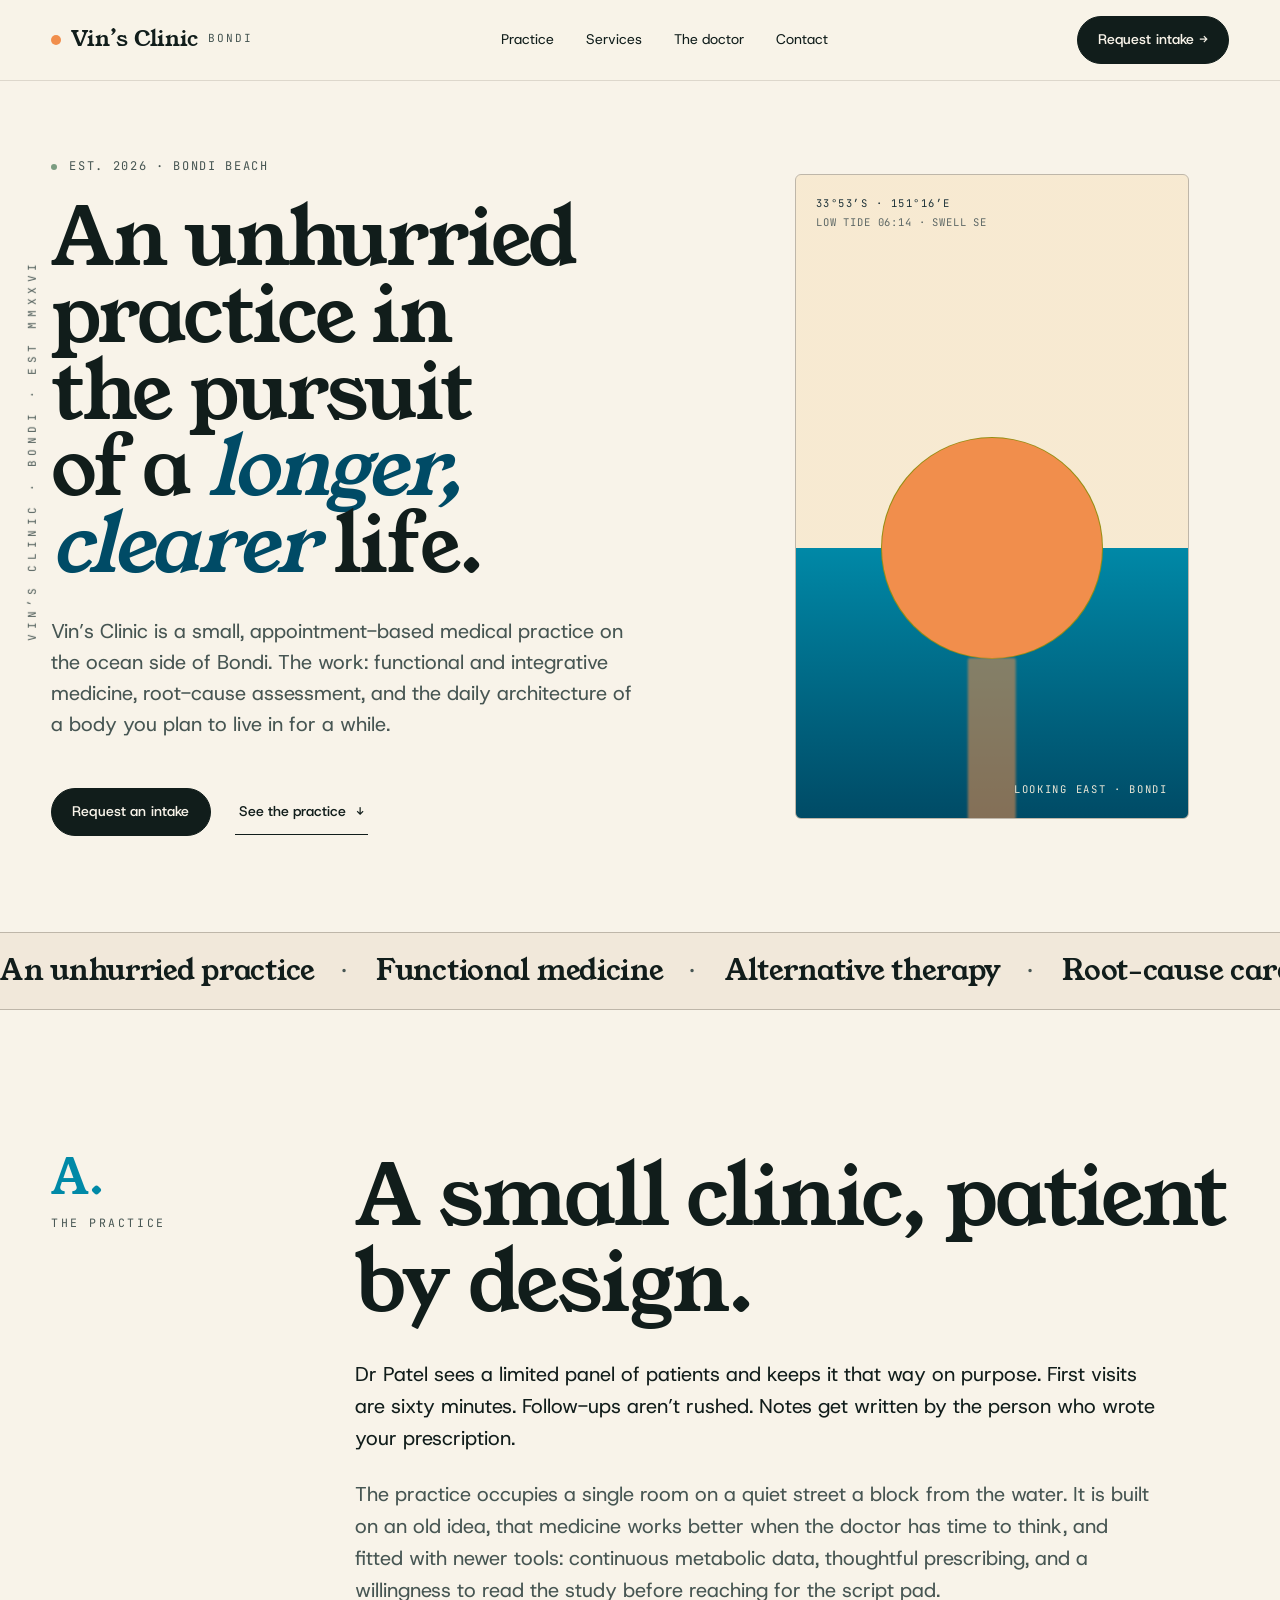
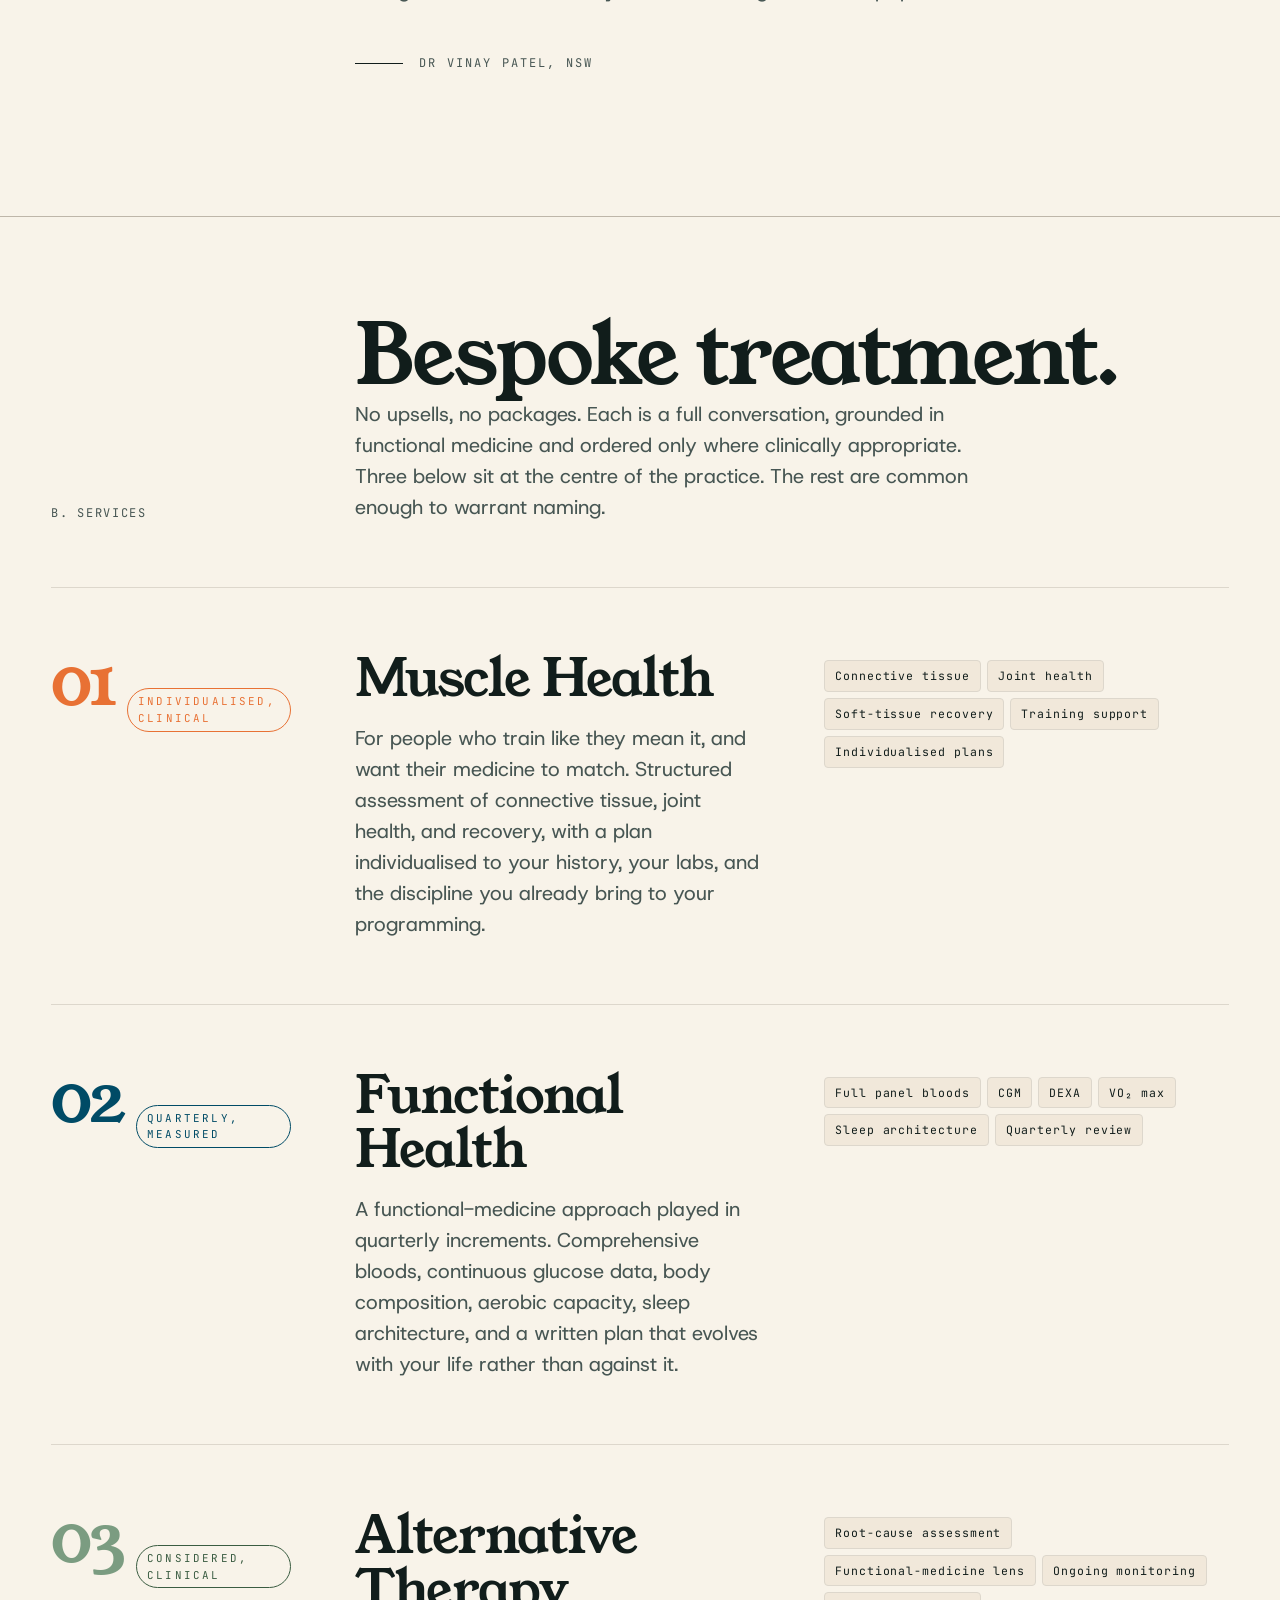
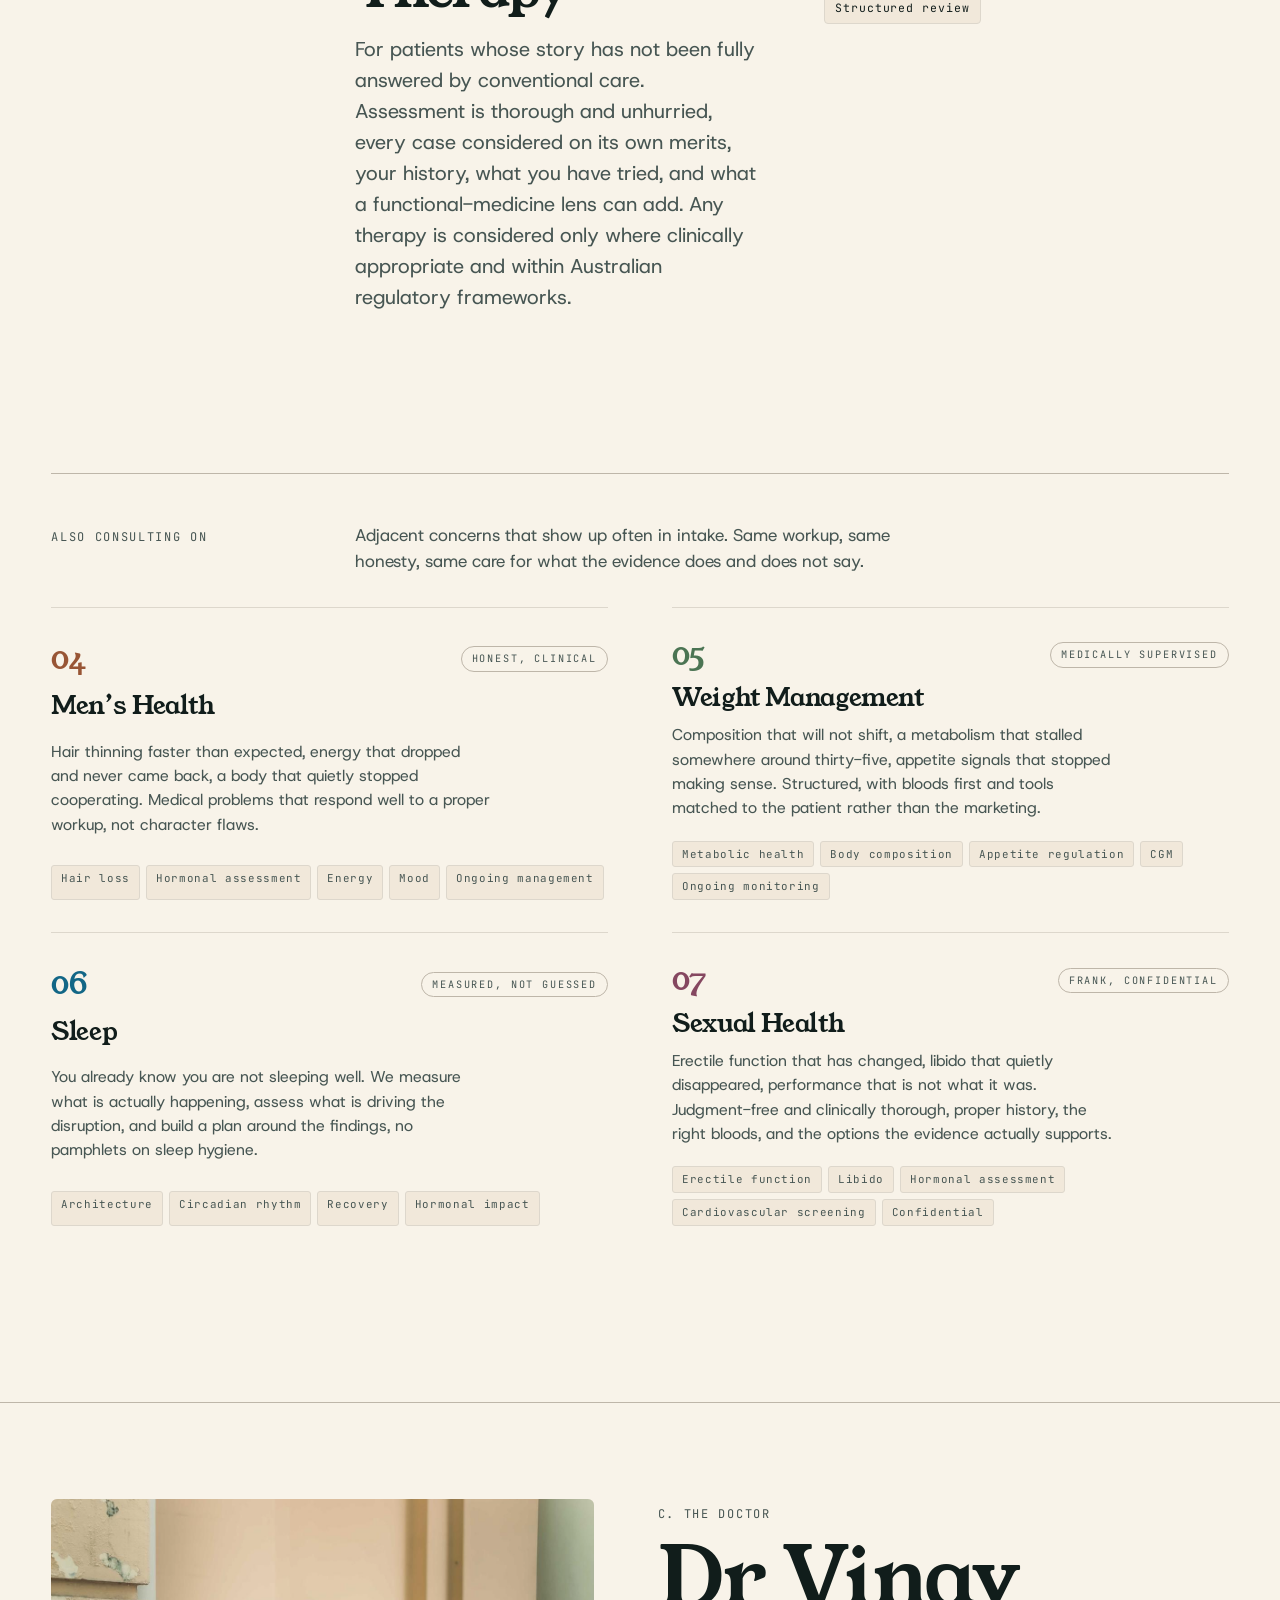
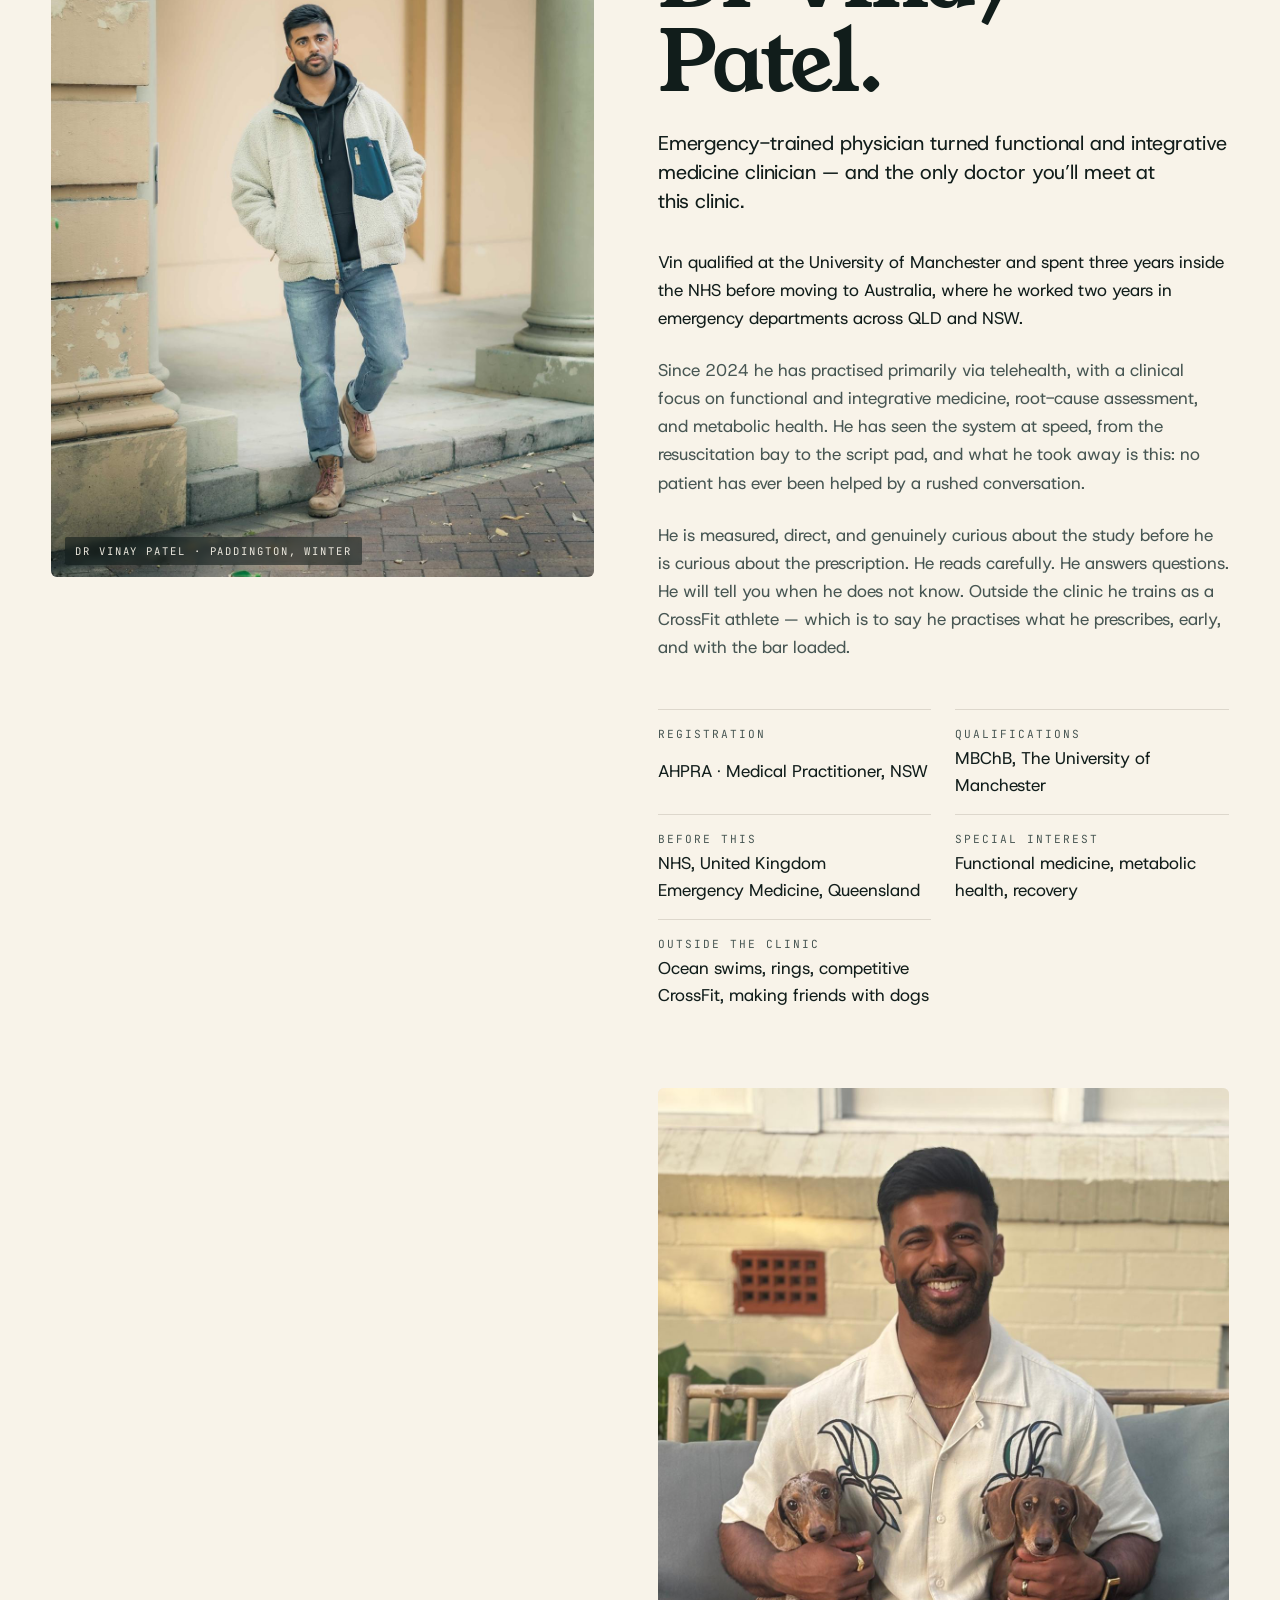
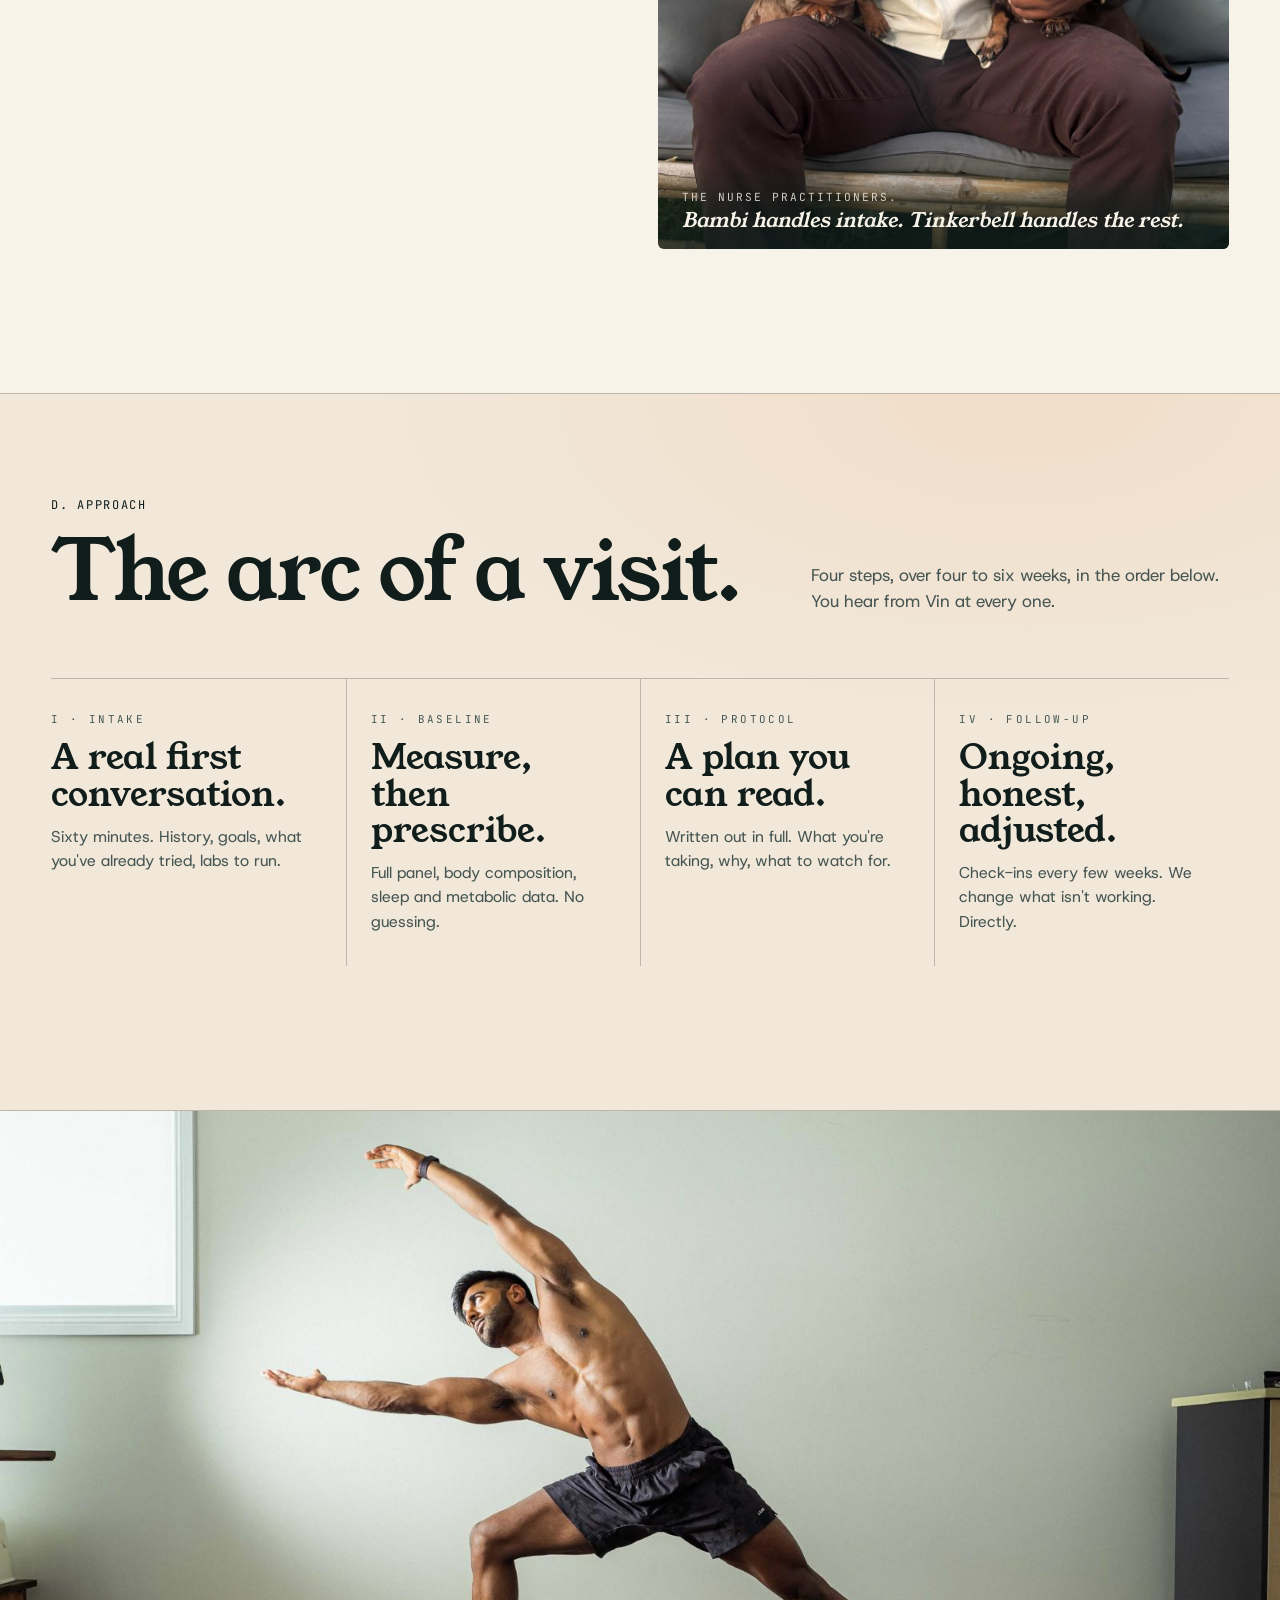
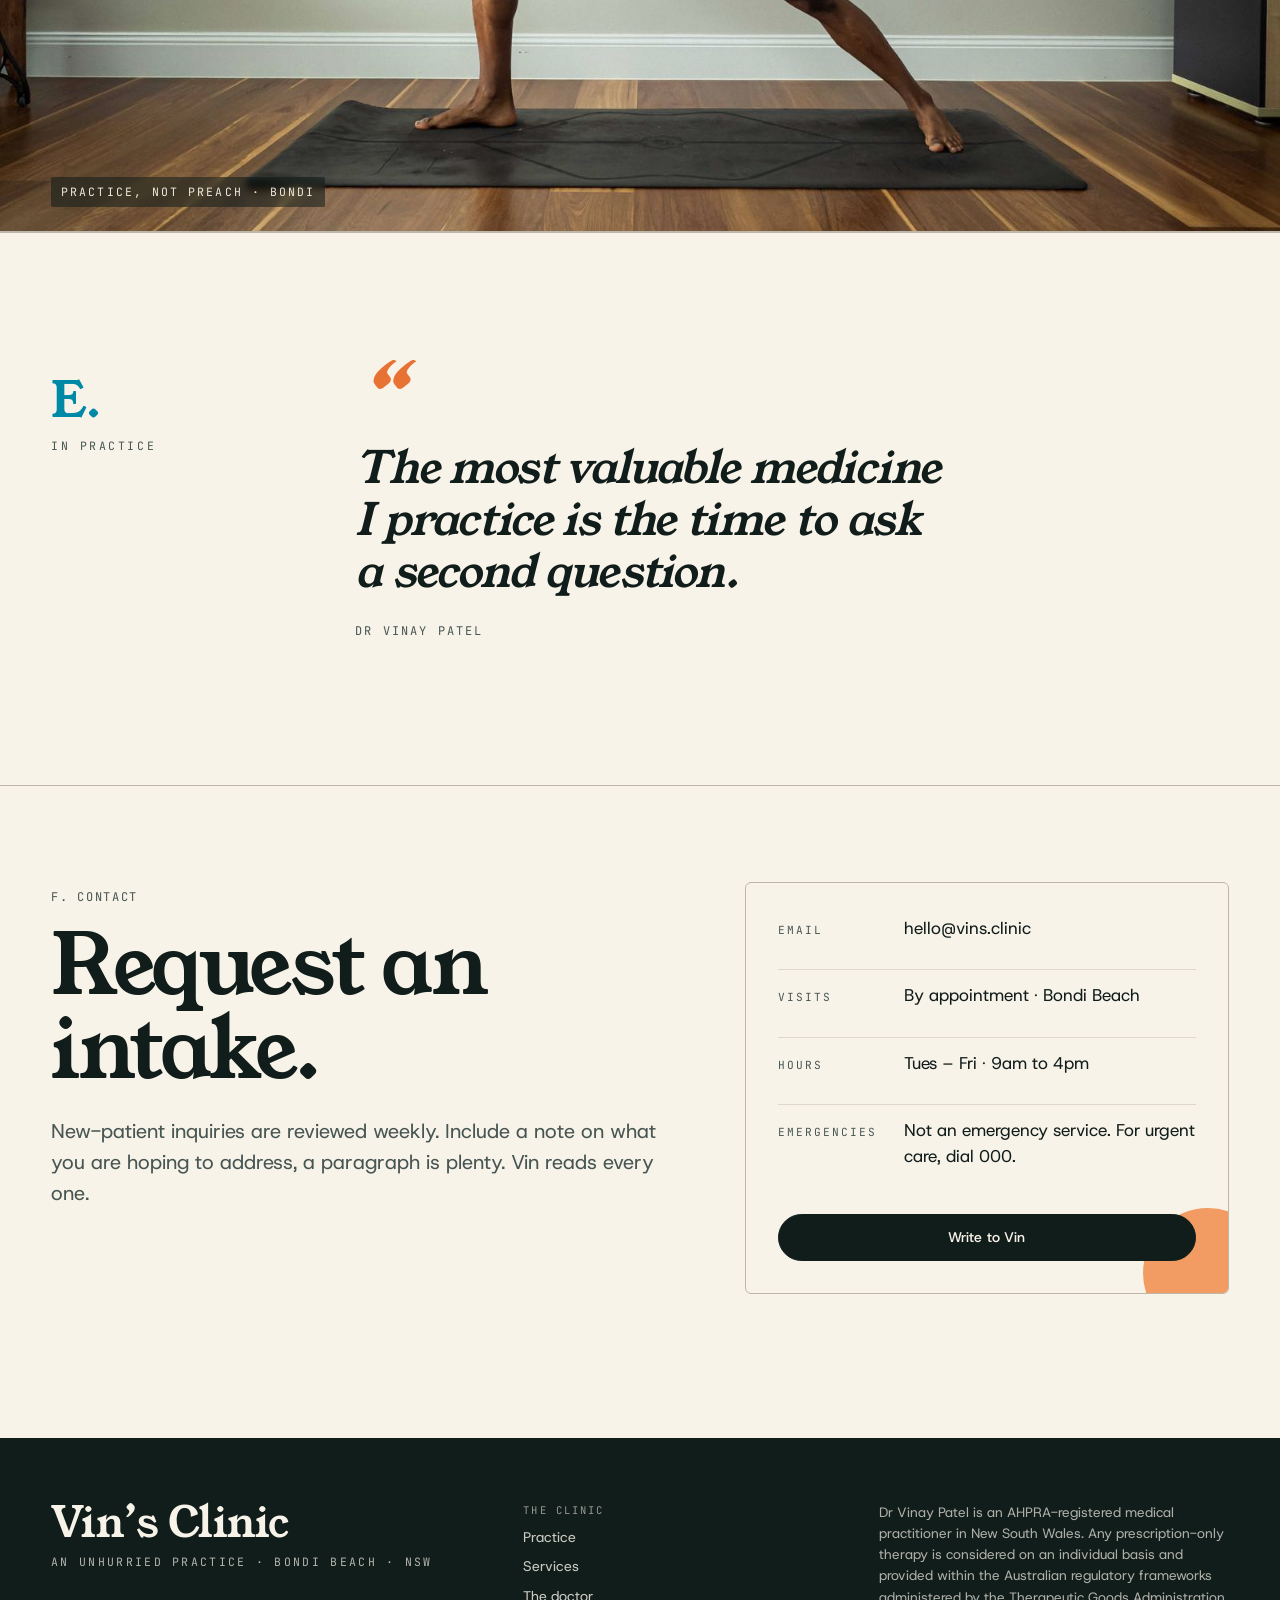
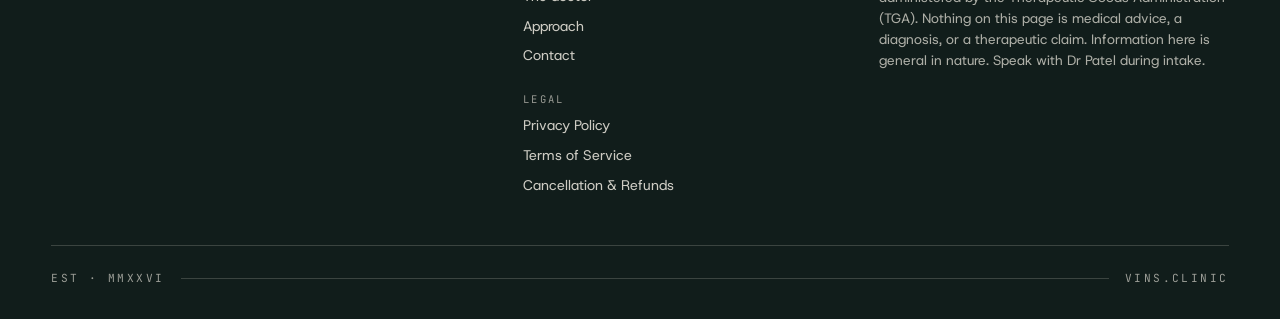
==== index.html @ 53d13d1b "more of vins changes" ====
<!doctype html>
<html lang="en">
  <head>
    <meta charset="UTF-8" />
    <meta name="viewport" content="width=device-width, initial-scale=1.0" />
    <title>Vin&rsquo;s Clinic, Bondi, an unhurried practice</title>
    <meta
      name="description"
      content="An unhurried, appointment-based practice in Bondi Beach. Functional and integrative medicine with Dr Vinay Patel."
    />
    <meta name="theme-color" content="#f2ece0" />
    <link rel="canonical" href="https://vins.clinic/" />

    <!-- Open Graph -->
    <meta property="og:type" content="website" />
    <meta property="og:site_name" content="Vin&rsquo;s Clinic" />
    <meta property="og:title" content="Vin&rsquo;s Clinic, Bondi" />
    <meta property="og:description" content="An unhurried, appointment-based medical practice on the ocean side of Bondi. Dr Vinay Patel." />
    <meta property="og:url" content="https://vins.clinic/" />
    <meta property="og:locale" content="en_AU" />
    <meta property="og:image" content="https://vins.clinic/og-image.jpg" />
    <meta property="og:image:secure_url" content="https://vins.clinic/og-image.jpg" />
    <meta property="og:image:type" content="image/jpeg" />
    <meta property="og:image:width" content="1200" />
    <meta property="og:image:height" content="630" />
    <meta property="og:image:alt" content="A flat illustration of the Bondi horizon, with the sun meeting the sea, and the words Vin&rsquo;s Clinic." />

    <!-- Twitter / X -->
    <meta name="twitter:card" content="summary_large_image" />
    <meta name="twitter:title" content="Vin&rsquo;s Clinic, Bondi" />
    <meta name="twitter:description" content="An unhurried, appointment-based medical practice on the ocean side of Bondi." />
    <meta name="twitter:image" content="https://vins.clinic/og-image.jpg" />
    <meta name="twitter:image:alt" content="Vin&rsquo;s Clinic, an unhurried practice in Bondi." />

    <!-- iMessage / Apple rich link -->
    <meta name="apple-mobile-web-app-title" content="Vin&rsquo;s Clinic" />

    <link rel="icon" type="image/svg+xml" href="data:image/svg+xml;utf8,<svg xmlns='http://www.w3.org/2000/svg' viewBox='0 0 32 32'><rect width='32' height='32' rx='8' fill='%23f2ece0'/><circle cx='16' cy='15' r='7' fill='%23e8833d'/><rect y='20' width='32' height='12' fill='%231866a6'/></svg>" />

    <link rel="preconnect" href="https://fonts.googleapis.com" />
    <link rel="preconnect" href="https://fonts.gstatic.com" crossorigin />
    <link
      href="https://fonts.googleapis.com/css2?family=Young+Serif&family=Host+Grotesk:ital,wght@0,300..800;1,300..800&family=JetBrains+Mono:wght@400;500&display=swap"
      rel="stylesheet"
    />

    <style>
      /* -------------------------------------------------------------
         TOKENS
         ------------------------------------------------------------- */
      :root {
        /* Palette: sun-bleached Bondi apothecary */
        --ink: oklch(0.22 0.018 180);            /* deep kelp-black */
        --ink-muted: oklch(0.44 0.02 180);
        --paper: oklch(0.965 0.014 85);          /* warm limestone */
        --paper-deep: oklch(0.935 0.022 80);     /* stepped surface */
        --line: oklch(0.78 0.02 80);             /* parchment rule */
        --line-soft: oklch(0.88 0.016 80);

        --ocean: oklch(0.58 0.11 220);           /* Bondi ocean glass */
        --ocean-deep: oklch(0.38 0.09 225);
        --sun: oklch(0.74 0.145 52);             /* terracotta sun */
        --sun-hot: oklch(0.68 0.165 45);
        --sage: oklch(0.66 0.055 150);           /* eucalyptus */

        /* Spacing — 4pt scale */
        --s-1: 4px;
        --s-2: 8px;
        --s-3: 12px;
        --s-4: 16px;
        --s-5: 24px;
        --s-6: 32px;
        --s-7: 48px;
        --s-8: 64px;
        --s-9: 96px;
        --s-10: 144px;

        /* Type */
        --display: "Young Serif", ui-serif, Georgia, serif;
        --body: "Host Grotesk", ui-sans-serif, system-ui, -apple-system, Segoe UI, sans-serif;
        --mono: "JetBrains Mono", ui-monospace, SFMono-Regular, Menlo, Consolas, monospace;

        --text-xs: 0.75rem;
        --text-sm: 0.875rem;
        --text-base: 1.0625rem;
        --text-lg: 1.25rem;
        --text-xl: clamp(1.5rem, 1.2rem + 1.2vw, 2.25rem);
        --text-2xl: clamp(2rem, 1.4rem + 2.4vw, 3.25rem);
        --text-3xl: clamp(2.75rem, 1.4rem + 5vw, 5.25rem);
        --text-4xl: clamp(2.75rem, 1.4rem + 4.5vw, 5.75rem);

        --container: 1320px;
        --gutter: clamp(20px, 4vw, 56px);
      }

      /* -------------------------------------------------------------
         RESET / BASE
         ------------------------------------------------------------- */
      *, *::before, *::after { box-sizing: border-box; }
      html, body { margin: 0; padding: 0; }
      html { -webkit-text-size-adjust: 100%; }
      body {
        font-family: var(--body);
        font-size: var(--text-base);
        line-height: 1.55;
        color: var(--ink);
        background: var(--paper);
        font-kerning: normal;
        font-feature-settings: "ss01", "ss02";
        text-rendering: optimizeLegibility;
        -webkit-font-smoothing: antialiased;
      }
      a { color: inherit; text-decoration: none; }
      img, svg { display: block; max-width: 100%; }
      button { font: inherit; color: inherit; background: none; border: 0; cursor: pointer; }
      ul, ol { list-style: none; padding: 0; margin: 0; }
      h1, h2, h3, h4 { margin: 0; font-weight: 400; }
      p { margin: 0; }

      ::selection { background: var(--sun); color: var(--ink); }

      /* -------------------------------------------------------------
         LAYOUT PRIMITIVES
         ------------------------------------------------------------- */
      .container {
        width: 100%;
        max-width: var(--container);
        margin-inline: auto;
        padding-inline: var(--gutter);
      }

      .rule {
        height: 1px;
        background: var(--line);
        border: 0;
        margin: 0;
      }

      .kicker {
        font-family: var(--mono);
        font-size: var(--text-xs);
        letter-spacing: 0.14em;
        text-transform: uppercase;
        color: var(--ink-muted);
      }

      /* -------------------------------------------------------------
         NAV
         ------------------------------------------------------------- */
      .nav {
        position: sticky;
        top: 0;
        z-index: 40;
        background: color-mix(in oklch, var(--paper) 92%, transparent);
        backdrop-filter: saturate(1.2);
        border-bottom: 1px solid var(--line-soft);
      }
      .nav-inner {
        display: grid;
        grid-template-columns: auto 1fr auto;
        align-items: center;
        gap: var(--s-5);
        padding-block: var(--s-4);
      }
      .brand {
        display: inline-flex;
        align-items: baseline;
        gap: 10px;
        font-family: var(--display);
        font-size: 1.4rem;
        letter-spacing: -0.01em;
        white-space: nowrap;
      }
      .brand::before {
        content: "";
        width: 10px;
        height: 10px;
        background: var(--sun);
        border-radius: 999px;
        align-self: center;
      }
      .brand-sub {
        font-family: var(--mono);
        font-size: 0.7rem;
        letter-spacing: 0.18em;
        text-transform: uppercase;
        color: var(--ink-muted);
        align-self: center;
        transform: translateY(-1px);
      }
      .nav-links {
        display: flex;
        gap: var(--s-6);
        justify-content: center;
        font-size: var(--text-sm);
      }
      .nav-links a {
        position: relative;
        padding-block: 4px;
        color: var(--ink);
        transition: color 160ms ease;
      }
      .nav-links a::after {
        content: "";
        position: absolute;
        left: 0; right: 0; bottom: -2px;
        height: 1px;
        background: var(--ink);
        transform: scaleX(0);
        transform-origin: left;
        transition: transform 220ms cubic-bezier(0.2, 0.8, 0.2, 1);
      }
      .nav-links a:hover::after { transform: scaleX(1); }

      .btn {
        display: inline-flex;
        align-items: center;
        gap: 10px;
        font-family: var(--body);
        font-size: var(--text-sm);
        font-weight: 500;
        letter-spacing: 0.01em;
        padding: 12px 20px;
        border: 1px solid var(--ink);
        color: var(--paper);
        background: var(--ink);
        border-radius: 999px;
        transition: background 180ms ease, color 180ms ease, transform 220ms cubic-bezier(0.2,0.8,0.2,1);
      }
      .btn:hover { background: var(--ocean-deep); border-color: var(--ocean-deep); transform: translateY(-1px); }
      .btn-ghost {
        display: inline-flex;
        align-items: center;
        gap: 10px;
        font-size: var(--text-sm);
        font-weight: 500;
        padding: 12px 4px;
        border-bottom: 1px solid var(--ink);
        color: var(--ink);
        transition: gap 220ms cubic-bezier(0.2,0.8,0.2,1);
      }
      .btn-ghost:hover { gap: 16px; }

      /* -------------------------------------------------------------
         VERTICAL SIDE WORDMARK
         ------------------------------------------------------------- */
      .side-brand {
        position: fixed;
        left: 24px;
        top: 50%;
        transform: translateY(-50%) rotate(180deg);
        writing-mode: vertical-rl;
        font-family: var(--mono);
        font-size: 0.68rem;
        letter-spacing: 0.42em;
        text-transform: uppercase;
        color: var(--ink-muted);
        z-index: 10;
        pointer-events: none;
      }
      @media (max-width: 1100px) { .side-brand { display: none; } }

      /* -------------------------------------------------------------
         HERO
         ------------------------------------------------------------- */
      .hero {
        padding-top: clamp(var(--s-7), 6vw, var(--s-9));
        padding-bottom: var(--s-9);
      }
      .hero-grid {
        display: grid;
        grid-template-columns: 1fr;
        gap: var(--s-7);
        align-items: stretch;
      }
      @media (min-width: 960px) {
        .hero-grid {
          grid-template-columns: minmax(0, 1.35fr) minmax(0, 1fr);
          gap: var(--s-8);
        }
      }

      .hero-meta {
        display: flex;
        align-items: center;
        gap: var(--s-3);
        margin-bottom: var(--s-5);
      }
      .hero-meta .dot {
        width: 6px; height: 6px; border-radius: 999px;
        background: var(--sage);
      }

      h1.hero-title {
        font-family: var(--display);
        font-size: var(--text-4xl);
        line-height: 0.96;
        letter-spacing: -0.025em;
        color: var(--ink);
        max-width: 13ch;
        text-wrap: balance;
      }
      h1.hero-title em {
        font-style: italic;
        font-family: var(--display);
        color: var(--ocean-deep);
      }

      .hero-lede {
        margin-top: var(--s-6);
        font-size: var(--text-lg);
        line-height: 1.55;
        color: var(--ink-muted);
        max-width: 46ch;
      }

      .hero-cta {
        margin-top: var(--s-7);
        display: flex;
        align-items: center;
        gap: var(--s-5);
        flex-wrap: wrap;
      }

      /* Horizon — flat geometric composition */
      .horizon {
        position: relative;
        min-height: 420px;
        border: 1px solid var(--line);
        border-radius: 6px;
        overflow: hidden;
        background: linear-gradient(
          to bottom,
          oklch(0.94 0.035 82) 0%,
          oklch(0.94 0.035 82) 58%,
          var(--ocean) 58%,
          var(--ocean-deep) 100%
        );
        /* NOTE: not a decorative gradient on content — this is a flat two-block
           sky/sea illustration rendered as a single image via a hard-stop gradient. */
      }
      @media (min-width: 960px) {
        .horizon { min-height: 560px; }
      }
      .horizon .sun {
        position: absolute;
        left: 50%;
        top: 58%;
        transform: translate(-50%, -50%);
        width: clamp(120px, 22vw, 220px);
        aspect-ratio: 1;
        background: var(--sun);
        border-radius: 999px;
        box-shadow:
          0 0 0 1px color-mix(in oklch, var(--sun) 70%, var(--ocean-deep));
      }
      .horizon .sun::after {
        /* faint reflection band on the water */
        content: "";
        position: absolute;
        left: 50%;
        top: 100%;
        transform: translateX(-50%);
        width: 22%;
        height: clamp(80px, 18vh, 180px);
        background: color-mix(in oklch, var(--sun) 55%, transparent);
        filter: blur(1px);
        border-radius: 2px;
      }
      .horizon .tag {
        position: absolute;
        left: 20px;
        top: 20px;
        display: flex;
        flex-direction: column;
        gap: 2px;
        font-family: var(--mono);
        font-size: 0.66rem;
        letter-spacing: 0.14em;
        text-transform: uppercase;
        color: oklch(0.3 0.03 220);
      }
      .horizon .tag span:last-child { opacity: 0.7; letter-spacing: 0.08em; }
      .horizon .tag-r {
        position: absolute;
        right: 20px;
        bottom: 20px;
        font-family: var(--mono);
        font-size: 0.66rem;
        letter-spacing: 0.16em;
        text-transform: uppercase;
        color: color-mix(in oklch, var(--paper) 90%, var(--ocean));
      }

      /* -------------------------------------------------------------
         MARQUEE
         ------------------------------------------------------------- */
      .marquee {
        position: relative;
        border-top: 1px solid var(--line);
        border-bottom: 1px solid var(--line);
        overflow: hidden;
        background: var(--paper-deep);
      }
      .marquee-track {
        display: flex;
        gap: var(--s-7);
        padding-block: var(--s-4);
        white-space: nowrap;
        animation: marquee 42s linear infinite;
        width: max-content;
      }
      .marquee span {
        font-family: var(--display);
        font-size: clamp(1.35rem, 1rem + 1vw, 1.9rem);
        letter-spacing: -0.01em;
        color: var(--ink);
      }
      .marquee span em {
        font-family: var(--mono);
        font-style: normal;
        font-size: 0.7em;
        letter-spacing: 0.18em;
        text-transform: uppercase;
        color: var(--ink-muted);
        margin-left: var(--s-4);
        margin-right: var(--s-4);
        vertical-align: 0.12em;
      }
      @keyframes marquee {
        from { transform: translateX(0); }
        to   { transform: translateX(-50%); }
      }
      @media (prefers-reduced-motion: reduce) {
        .marquee-track { animation: none; }
      }

      /* -------------------------------------------------------------
         PRACTICE (about)
         ------------------------------------------------------------- */
      .practice {
        padding-block: var(--s-10);
      }
      .practice-grid {
        display: grid;
        grid-template-columns: 1fr;
        gap: var(--s-6);
      }
      @media (min-width: 900px) {
        .practice-grid {
          grid-template-columns: 240px 1fr;
          gap: var(--s-8);
        }
      }
      .col-label {
        display: flex;
        flex-direction: column;
        gap: var(--s-3);
      }
      .col-label .num {
        font-family: var(--display);
        font-size: 3rem;
        line-height: 1;
        color: var(--ocean);
      }
      .col-label .label {
        font-family: var(--mono);
        font-size: 0.72rem;
        letter-spacing: 0.22em;
        text-transform: uppercase;
        color: var(--ink-muted);
      }
      .practice h2 {
        font-family: var(--display);
        font-size: var(--text-3xl);
        line-height: 1.02;
        letter-spacing: -0.025em;
        max-width: 18ch;
      }
      .practice .prose {
        margin-top: var(--s-6);
        display: grid;
        gap: var(--s-5);
        max-width: 62ch;
        font-size: var(--text-lg);
        line-height: 1.6;
        color: var(--ink);
      }
      .practice .prose p + p { color: var(--ink-muted); }
      .practice .signature {
        margin-top: var(--s-7);
        display: flex;
        align-items: center;
        gap: var(--s-4);
        font-family: var(--mono);
        font-size: var(--text-xs);
        letter-spacing: 0.18em;
        text-transform: uppercase;
        color: var(--ink-muted);
      }
      .practice .signature .line {
        flex: 0 0 48px;
        height: 1px;
        background: var(--ink);
      }

      /* -------------------------------------------------------------
         DOCTOR / PORTRAIT
         ------------------------------------------------------------- */
      .doctor {
        border-top: 1px solid var(--line);
        padding-block: var(--s-9) var(--s-10);
      }
      .doctor-grid {
        display: grid;
        grid-template-columns: 1fr;
        gap: var(--s-7);
      }
      @media (min-width: 900px) {
        .doctor-grid {
          grid-template-columns: minmax(0, 0.95fr) minmax(0, 1fr);
          gap: var(--s-8);
          align-items: start;
        }
      }
      .doctor-photo {
        margin: 0;
        position: relative;
        overflow: hidden;
        border-radius: 6px;
        background: var(--paper-deep);
        aspect-ratio: 4 / 5;
      }
      .doctor-photo img {
        width: 100%;
        height: 100%;
        object-fit: cover;
        object-position: 55% 22%;
        display: block;
        filter: saturate(0.96) contrast(1.02);
      }
      @media (max-width: 720px) {
        .doctor-photo { aspect-ratio: 4 / 5; }
        .doctor-photo img {
          object-position: 58% 18%;
          transform: scale(1.35);
          transform-origin: 58% 20%;
        }
      }
      .doctor-photo figcaption {
        position: absolute;
        left: 14px;
        bottom: 12px;
        font-family: var(--mono);
        font-size: 0.66rem;
        letter-spacing: 0.18em;
        text-transform: uppercase;
        color: color-mix(in oklch, var(--paper) 94%, transparent);
        padding: 6px 10px;
        background: color-mix(in oklch, var(--ink) 55%, transparent);
        backdrop-filter: blur(3px);
        border-radius: 2px;
      }

      .doctor-body h2 {
        font-family: var(--display);
        font-size: var(--text-3xl);
        line-height: 1;
        letter-spacing: -0.025em;
        margin-top: var(--s-3);
        max-width: 16ch;
      }
      .doctor-body .lede {
        margin-top: var(--s-5);
        font-size: var(--text-lg);
        line-height: 1.45;
        letter-spacing: -0.005em;
        color: var(--ink);
        max-width: 46ch;
        text-wrap: pretty;
      }
      .doctor-body .prose {
        margin-top: var(--s-6);
        display: grid;
        gap: var(--s-5);
        font-size: var(--text-base);
        line-height: 1.65;
        color: var(--ink-muted);
        max-width: 56ch;
        text-wrap: pretty;
      }
      .doctor-body .prose p {
        hanging-punctuation: first last;
      }
      .doctor-body .prose p:first-child {
        color: var(--ink);
      }

      .creds {
        margin-top: var(--s-7);
        display: grid;
        grid-template-columns: 1fr;
        gap: 0;
      }
      @media (min-width: 560px) {
        .creds { grid-template-columns: 1fr 1fr; column-gap: var(--s-5); }
      }
      .creds > div {
        display: grid;
        grid-template-columns: 1fr;
        gap: 2px;
        padding-block: var(--s-4);
        border-top: 1px solid var(--line-soft);
      }
      .creds dt {
        font-family: var(--mono);
        font-size: 0.7rem;
        letter-spacing: 0.18em;
        text-transform: uppercase;
        color: var(--ink-muted);
      }
      .creds dd {
        margin: 0;
        font-size: var(--text-base);
        color: var(--ink);
      }

      .doctor-inset {
        margin: var(--s-8) 0 0;
        padding: 0;
        position: relative;
        overflow: hidden;
        border-radius: 6px;
        background: var(--paper-deep);
        aspect-ratio: 4 / 5;
      }
      .doctor-inset img {
        width: 100%;
        height: 100%;
        object-fit: cover;
        object-position: center 28%;
        display: block;
      }
      .doctor-inset figcaption {
        position: absolute;
        left: 0; right: 0; bottom: 0;
        padding: var(--s-5) var(--s-5) var(--s-4);
        font-family: var(--display);
        font-style: italic;
        font-size: var(--text-lg);
        line-height: 1.25;
        color: var(--paper);
        background: linear-gradient(
          to top,
          color-mix(in oklch, var(--ink) 82%, transparent) 0%,
          color-mix(in oklch, var(--ink) 55%, transparent) 55%,
          transparent 100%
        );
      }
      .doctor-inset figcaption span {
        display: block;
        margin-bottom: 4px;
        font-family: var(--mono);
        font-style: normal;
        font-size: 0.7rem;
        letter-spacing: 0.18em;
        text-transform: uppercase;
        color: color-mix(in oklch, var(--paper) 82%, transparent);
      }
      @media (min-width: 900px) {
        .doctor-inset { aspect-ratio: 3 / 4; }
        .doctor-inset img { object-position: center 22%; }
      }

      /* -------------------------------------------------------------
         FIELD (full-bleed image break)
         ------------------------------------------------------------- */
      .field {
        position: relative;
        border-top: 1px solid var(--line);
        border-bottom: 1px solid var(--line);
        background: oklch(0.9 0.018 150);
        overflow: hidden;
      }
      .field-img {
        width: 100%;
        aspect-ratio: 16 / 9;
        object-fit: cover;
        object-position: center 45%;
        display: block;
        filter: saturate(0.92);
      }
      @media (max-width: 640px) {
        .field-img {
          aspect-ratio: 5 / 6;
          object-position: 52% 42%;
        }
        .field { overflow: hidden; }
      }
      .field .cap {
        position: absolute;
        left: var(--gutter);
        bottom: var(--s-5);
        font-family: var(--mono);
        font-size: 0.72rem;
        letter-spacing: 0.18em;
        text-transform: uppercase;
        color: color-mix(in oklch, var(--paper) 94%, transparent);
        padding: 6px 10px;
        background: color-mix(in oklch, var(--ink) 55%, transparent);
        backdrop-filter: blur(3px);
        border-radius: 2px;
      }

      /* -------------------------------------------------------------
         SERVICES
         ------------------------------------------------------------- */
      .services {
        border-top: 1px solid var(--line);
        padding-block: var(--s-9) var(--s-10);
      }
      .services-head {
        display: grid;
        grid-template-columns: 1fr;
        gap: var(--s-4);
        margin-bottom: var(--s-8);
      }
      @media (min-width: 900px) {
        .services-head {
          grid-template-columns: 240px 1fr;
          gap: var(--s-8);
          align-items: end;
        }
      }
      .services-head h2 {
        font-family: var(--display);
        font-size: var(--text-3xl);
        line-height: 1.02;
        letter-spacing: -0.025em;
        max-width: 18ch;
      }
      .services-head p {
        font-size: var(--text-lg);
        color: var(--ink-muted);
        max-width: 50ch;
      }

      .service {
        display: grid;
        grid-template-columns: 1fr;
        gap: var(--s-5);
        padding-block: var(--s-8);
        border-top: 1px solid var(--line-soft);
      }
      .service:last-child { border-bottom: 1px solid var(--line-soft); }
      @media (min-width: 900px) {
        .service {
          grid-template-columns: 240px 1fr 1fr;
          gap: var(--s-8);
        }
      }

      .service-num {
        display: flex;
        align-items: baseline;
        gap: var(--s-3);
      }
      .service-num .n {
        font-family: var(--display);
        font-size: 4.25rem;
        line-height: 0.9;
        letter-spacing: -0.03em;
      }
      .service-num .chip {
        font-family: var(--mono);
        font-size: 0.68rem;
        letter-spacing: 0.2em;
        text-transform: uppercase;
        padding: 4px 10px;
        border: 1px solid currentColor;
        border-radius: 999px;
      }

      .service-01 .service-num .n    { color: var(--sun-hot); }
      .service-01 .service-num .chip { color: var(--sun-hot); }
      .service-02 .service-num .n    { color: var(--ocean-deep); }
      .service-02 .service-num .chip { color: var(--ocean-deep); }
      .service-03 .service-num .n    { color: var(--sage); }
      .service-03 .service-num .chip { color: oklch(0.44 0.06 150); }

      /* Compact services — an index of adjacent care */
      .services-more {
        margin-top: var(--s-9);
        padding-top: var(--s-7);
        border-top: 1px solid var(--line);
      }
      .services-more-head {
        display: grid;
        grid-template-columns: 1fr;
        gap: var(--s-4);
        margin-bottom: var(--s-6);
      }
      @media (min-width: 900px) {
        .services-more-head {
          grid-template-columns: 240px 1fr;
          gap: var(--s-8);
          align-items: baseline;
        }
      }
      .services-more-head p {
        font-size: var(--text-base);
        color: var(--ink-muted);
        max-width: 52ch;
      }
      .services-more-grid {
        display: grid;
        grid-template-columns: 1fr;
        column-gap: var(--s-8);
      }
      @media (min-width: 720px) {
        .services-more-grid {
          grid-template-columns: 1fr 1fr;
        }
      }

      .service-compact {
        display: grid;
        grid-template-columns: 1fr;
        gap: var(--s-3);
        padding-block: var(--s-6);
        border-top: 1px solid var(--line-soft);
      }
      @media (min-width: 720px) {
        /* Hide the top border on the 2nd card of each row so it aligns */
        .service-compact:nth-child(2),
        .service-compact:nth-child(2) ~ .service-compact {
          /* keep rules on all cards; the grid renders a clean row */
        }
      }
      .service-compact-top {
        display: flex;
        align-items: center;
        justify-content: space-between;
        gap: var(--s-4);
      }
      .service-compact .n {
        font-family: var(--display);
        font-size: 1.9rem;
        line-height: 1;
        letter-spacing: -0.02em;
        color: var(--ink);
      }
      .service-compact .chip {
        font-family: var(--mono);
        font-size: 0.64rem;
        letter-spacing: 0.18em;
        text-transform: uppercase;
        color: var(--ink-muted);
        padding: 4px 10px;
        border: 1px solid var(--line);
        border-radius: 999px;
        white-space: nowrap;
      }
      .service-compact h3 {
        font-family: var(--display);
        font-size: 1.55rem;
        line-height: 1.1;
        letter-spacing: -0.015em;
        margin-top: 2px;
      }
      .service-compact p {
        font-size: 0.98rem;
        line-height: 1.55;
        color: var(--ink-muted);
        max-width: 44ch;
      }
      .service-compact-tags {
        display: flex;
        flex-wrap: wrap;
        gap: 6px;
        margin-top: var(--s-2);
      }
      .service-compact-tags li {
        font-family: var(--mono);
        font-size: 0.68rem;
        letter-spacing: 0.06em;
        padding: 4px 9px;
        background: var(--paper-deep);
        border: 1px solid var(--line-soft);
        border-radius: 3px;
        color: var(--ink-muted);
      }

      /* Subtle tonal accents on compact numbers — each distinct from its neighbours */
      .service-04 .n { color: oklch(0.52 0.1 45); }   /* sienna */
      .service-05 .n { color: oklch(0.52 0.07 150); } /* sage */
      .service-06 .n { color: oklch(0.48 0.09 230); } /* dusk blue */
      .service-07 .n { color: oklch(0.48 0.09 355); } /* rose plum */

      .service h3 {
        font-family: var(--display);
        font-size: var(--text-2xl);
        line-height: 1.05;
        letter-spacing: -0.02em;
        max-width: 14ch;
      }
      .service h3 + p {
        margin-top: var(--s-4);
        font-size: var(--text-lg);
        line-height: 1.55;
        color: var(--ink-muted);
        max-width: 52ch;
      }
      .service-tags {
        display: flex;
        flex-wrap: wrap;
        gap: 6px;
        align-self: start;
        margin-top: var(--s-2);
      }
      .service-tags li {
        font-family: var(--mono);
        font-size: 0.72rem;
        letter-spacing: 0.08em;
        padding: 6px 10px;
        background: var(--paper-deep);
        border: 1px solid var(--line-soft);
        border-radius: 4px;
      }

      /* -------------------------------------------------------------
         APPROACH / STEPS
         ------------------------------------------------------------- */
      .approach {
        border-top: 1px solid var(--line);
        padding-block: var(--s-9) var(--s-10);
        background:
          radial-gradient(
            1200px 600px at 80% 0%,
            color-mix(in oklch, var(--sun) 12%, transparent) 0%,
            transparent 55%
          ),
          var(--paper-deep);
      }
      .approach-head {
        display: flex;
        align-items: flex-end;
        justify-content: space-between;
        gap: var(--s-5);
        flex-wrap: wrap;
        margin-bottom: var(--s-8);
      }
      .approach-head h2 {
        font-family: var(--display);
        font-size: var(--text-3xl);
        line-height: 1.02;
        letter-spacing: -0.025em;
        max-width: 18ch;
      }
      .approach-head .kicker { color: var(--ink); }

      .steps {
        display: grid;
        grid-template-columns: 1fr;
        gap: 0;
      }
      @media (min-width: 760px) {
        .steps {
          grid-template-columns: repeat(4, 1fr);
        }
      }
      .steps li {
        padding: var(--s-6) 0;
        border-top: 1px solid var(--line);
        display: flex;
        flex-direction: column;
        gap: var(--s-3);
        min-height: 180px;
      }
      @media (min-width: 760px) {
        .steps li {
          padding: var(--s-6) var(--s-5) var(--s-6) 0;
        }
        .steps li + li { border-left: 1px solid var(--line); padding-left: var(--s-5); }
      }
      .steps .rn {
        font-family: var(--mono);
        font-size: 0.68rem;
        letter-spacing: 0.22em;
        text-transform: uppercase;
        color: var(--ink-muted);
      }
      .steps h3 {
        font-family: var(--display);
        font-size: var(--text-xl);
        line-height: 1.05;
      }
      .steps p {
        color: var(--ink-muted);
        font-size: 0.98rem;
        max-width: 28ch;
      }

      /* -------------------------------------------------------------
         QUOTE
         ------------------------------------------------------------- */
      .quote {
        padding-block: var(--s-10);
        border-top: 1px solid var(--line);
      }
      .quote-inner {
        display: grid;
        grid-template-columns: 1fr;
        gap: var(--s-5);
      }
      @media (min-width: 900px) {
        .quote-inner {
          grid-template-columns: 240px 1fr;
          gap: var(--s-8);
          align-items: start;
        }
      }
      .quote blockquote {
        margin: 0;
        font-family: var(--display);
        font-style: italic;
        font-size: clamp(1.6rem, 1rem + 2.2vw, 3rem);
        line-height: 1.18;
        letter-spacing: -0.018em;
        color: var(--ink);
        max-width: 22ch;
      }
      .quote blockquote::before {
        content: "“";
        display: block;
        font-size: 2em;
        line-height: 0.6;
        color: var(--sun-hot);
        margin-bottom: var(--s-3);
      }
      .quote cite {
        display: block;
        margin-top: var(--s-5);
        font-family: var(--mono);
        font-style: normal;
        font-size: var(--text-xs);
        letter-spacing: 0.18em;
        text-transform: uppercase;
        color: var(--ink-muted);
      }

      /* -------------------------------------------------------------
         CONTACT
         ------------------------------------------------------------- */
      .contact {
        border-top: 1px solid var(--line);
        padding-block: var(--s-9) var(--s-10);
      }
      .contact-grid {
        display: grid;
        grid-template-columns: 1fr;
        gap: var(--s-7);
      }
      @media (min-width: 900px) {
        .contact-grid {
          grid-template-columns: 1.3fr 1fr;
          gap: var(--s-8);
          align-items: start;
        }
      }
      .contact h2 {
        font-family: var(--display);
        font-size: var(--text-3xl);
        line-height: 1;
        letter-spacing: -0.03em;
        max-width: 16ch;
      }
      .contact .lede {
        margin-top: var(--s-5);
        font-size: var(--text-lg);
        color: var(--ink-muted);
        max-width: 48ch;
      }
      .contact-card {
        padding: var(--s-6);
        background: var(--paper);
        border: 1px solid var(--line);
        border-radius: 6px;
        position: relative;
        overflow: hidden;
      }
      .contact-card .corner {
        position: absolute;
        right: -45px; bottom: -45px;
        width: 130px; height: 130px;
        background: var(--sun);
        border-radius: 999px;
        opacity: 0.85;
        z-index: 0;
        pointer-events: none;
      }
      .contact-card dl, .contact-card > .btn { position: relative; z-index: 1; }
      .contact-card dl {
        display: grid;
        grid-template-columns: 1fr;
        gap: var(--s-4);
        margin: 0 0 var(--s-6);
        position: relative;
      }
      .contact-card .row {
        display: grid;
        grid-template-columns: 110px 1fr;
        gap: var(--s-4);
        align-items: baseline;
        padding-block: var(--s-3);
        border-top: 1px solid var(--line-soft);
      }
      .contact-card .row:first-child { border-top: 0; padding-top: 0; }
      .contact-card dt {
        font-family: var(--mono);
        font-size: 0.7rem;
        letter-spacing: 0.18em;
        text-transform: uppercase;
        color: var(--ink-muted);
      }
      .contact-card dd {
        margin: 0;
        font-size: var(--text-base);
        color: var(--ink);
      }
      .contact-card dd a:hover { color: var(--ocean-deep); }

      /* -------------------------------------------------------------
         FOOTER
         ------------------------------------------------------------- */
      footer {
        background: var(--ink);
        color: var(--paper);
        padding-block: var(--s-8) var(--s-6);
      }
      .foot-grid {
        display: grid;
        grid-template-columns: 1fr;
        gap: var(--s-7);
        padding-bottom: var(--s-7);
        border-bottom: 1px solid color-mix(in oklch, var(--paper) 18%, transparent);
      }
      @media (min-width: 760px) {
        .foot-grid {
          grid-template-columns: 1.4fr 1fr 1.2fr;
          gap: var(--s-8);
        }
      }
      .foot-brand {
        font-family: var(--display);
        font-size: clamp(1.8rem, 1rem + 2vw, 2.6rem);
        letter-spacing: -0.02em;
        line-height: 1;
      }
      .foot-brand span {
        display: block;
        margin-top: var(--s-3);
        font-family: var(--mono);
        font-size: 0.72rem;
        letter-spacing: 0.2em;
        text-transform: uppercase;
        color: color-mix(in oklch, var(--paper) 70%, transparent);
      }
      .foot-nav {
        display: flex;
        flex-direction: column;
        gap: var(--s-2);
        font-size: var(--text-sm);
      }
      .foot-nav a {
        color: color-mix(in oklch, var(--paper) 82%, transparent);
        transition: color 160ms ease;
      }
      .foot-nav a:hover { color: var(--paper); }
      .foot-nav .foot-nav-head {
        font-family: var(--mono);
        font-size: 0.66rem;
        letter-spacing: 0.2em;
        text-transform: uppercase;
        color: color-mix(in oklch, var(--paper) 58%, transparent);
        margin-top: var(--s-4);
      }
      .foot-nav .foot-nav-head:first-child { margin-top: 0; }
      .foot-disc {
        font-size: 0.85rem;
        line-height: 1.55;
        color: color-mix(in oklch, var(--paper) 68%, transparent);
        max-width: 48ch;
      }
      .foot-mark {
        display: flex;
        align-items: center;
        gap: var(--s-4);
        padding-top: var(--s-5);
        font-family: var(--mono);
        font-size: 0.7rem;
        letter-spacing: 0.22em;
        text-transform: uppercase;
        color: color-mix(in oklch, var(--paper) 60%, transparent);
      }
      .foot-mark .bar {
        flex: 1;
        height: 1px;
        background: color-mix(in oklch, var(--paper) 18%, transparent);
      }

      /* -------------------------------------------------------------
         ENTRANCE ANIMATION
         ------------------------------------------------------------- */
      @media (prefers-reduced-motion: no-preference) {
        .reveal {
          opacity: 0;
          transform: translateY(12px);
          animation: reveal 900ms cubic-bezier(0.2, 0.8, 0.2, 1) forwards;
        }
        .reveal-1 { animation-delay: 60ms; }
        .reveal-2 { animation-delay: 180ms; }
        .reveal-3 { animation-delay: 320ms; }
        .reveal-4 { animation-delay: 460ms; }
        .reveal-5 { animation-delay: 600ms; }
        @keyframes reveal {
          to { opacity: 1; transform: translateY(0); }
        }
        .sun-rise {
          animation: sun-rise 1400ms cubic-bezier(0.2, 0.8, 0.2, 1) 240ms both;
        }
        @keyframes sun-rise {
          from { transform: translate(-50%, calc(-50% + 60px)); opacity: 0; }
          to   { transform: translate(-50%, -50%); opacity: 1; }
        }
      }

      /* -------------------------------------------------------------
         SMALL SCREEN ADJUSTMENTS
         ------------------------------------------------------------- */
      @media (max-width: 640px) {
        .nav-links { display: none; }
        .nav-inner { grid-template-columns: 1fr auto; }
        .brand-sub { display: none; }
        .btn { padding: 10px 14px; font-size: 0.82rem; }
        .hero-meta { flex-wrap: wrap; }
        h1.hero-title { max-width: none; letter-spacing: -0.02em; }
        .service-num .n { font-size: 3.25rem; }
        .contact-card .row { grid-template-columns: 88px 1fr; }
        .contact-card .corner { width: 100px; height: 100px; right: -40px; bottom: -40px; }
      }
    </style>
  </head>

  <body>
    <!-- Navigation -->
    <header class="nav">
      <div class="container nav-inner">
        <a href="#" class="brand" aria-label="Vin&rsquo;s Clinic home">
          Vin&rsquo;s Clinic
          <span class="brand-sub">Bondi</span>
        </a>
        <nav class="nav-links" aria-label="Primary">
          <a href="#practice">Practice</a>
          <a href="#services">Services</a>
          <a href="#doctor">The doctor</a>
          <a href="#contact">Contact</a>
        </nav>
        <a href="#contact" class="btn">Request intake →</a>
      </div>
    </header>

    <aside class="side-brand" aria-hidden="true">
      VIN&rsquo;S CLINIC · BONDI · EST MMXXVI
    </aside>

    <!-- Hero -->
    <section class="hero">
      <div class="container">
        <div class="hero-grid">
          <div>
            <div class="hero-meta reveal reveal-1">
              <span class="dot"></span>
              <span class="kicker">Est. 2026 · Bondi Beach</span>
            </div>
            <h1 class="hero-title reveal reveal-2">
              An unhurried practice in the pursuit of&nbsp;a <em>longer, clearer</em> life.
            </h1>
            <p class="hero-lede reveal reveal-3">
              Vin&rsquo;s Clinic is a small, appointment-based medical
              practice on the ocean side of Bondi. The work: functional
              and integrative medicine, root-cause assessment, and the
              daily architecture of a body you plan to live in for a
              while.
            </p>
            <div class="hero-cta reveal reveal-4">
              <a href="#contact" class="btn">Request an intake</a>
              <a href="#services" class="btn-ghost">See the practice <span aria-hidden="true">↓</span></a>
            </div>
          </div>

          <!-- Horizon illustration -->
          <figure class="horizon reveal reveal-3" aria-label="A flat horizon illustration of sun, sky, and sea.">
            <div class="tag">
              <span>33°53′S · 151°16′E</span>
              <span>Low tide 06:14 · Swell SE</span>
            </div>
            <div class="sun sun-rise" aria-hidden="true"></div>
            <span class="tag-r">Looking east · Bondi</span>
          </figure>
        </div>
      </div>
    </section>

    <!-- Scrolling marquee -->
    <div class="marquee" aria-hidden="true">
      <div class="marquee-track">
        <span>An unhurried practice <em>·</em> Functional medicine <em>·</em> Alternative therapy <em>·</em> Root-cause care <em>·</em> By appointment <em>·</em> Bondi Beach <em>·</em></span>
        <span>An unhurried practice <em>·</em> Functional medicine <em>·</em> Alternative therapy <em>·</em> Root-cause care <em>·</em> By appointment <em>·</em> Bondi Beach <em>·</em></span>
      </div>
    </div>

    <!-- The Practice -->
    <section id="practice" class="practice">
      <div class="container practice-grid">
        <div class="col-label">
          <span class="num">A.</span>
          <span class="label">The Practice</span>
        </div>
        <div>
          <h2>A small clinic, patient by design.</h2>
          <div class="prose">
            <p>
              Dr Patel sees a limited panel of patients and keeps it
              that way on purpose. First visits are sixty minutes.
              Follow-ups aren&rsquo;t rushed. Notes get written by the
              person who wrote your prescription.
            </p>
            <p>
              The practice occupies a single room on a quiet street a
              block from the water. It is built on an old idea, that
              medicine works better when the doctor has time to think,
              and fitted with newer tools: continuous metabolic data,
              thoughtful prescribing, and a willingness to read the
              study before reaching for the script pad.
            </p>
          </div>
          <div class="signature">
            <span class="line"></span>
            <span>Dr Vinay Patel, NSW</span>
          </div>
        </div>
      </div>
    </section>

    <!-- Services -->
    <section id="services" class="services">
      <div class="container">
        <div class="services-head">
          <div class="col-label">
            <span class="kicker">B. Services</span>
          </div>
          <div>
            <h2>Bespoke treatment.</h2>
            <p>No upsells, no packages. Each is a full conversation, grounded in functional medicine and ordered only where clinically appropriate. Three below sit at the centre of the practice. The rest are common enough to warrant naming.</p>
          </div>
        </div>

        <article class="service service-01">
          <div class="service-num">
            <span class="n">01</span>
            <span class="chip">Individualised, clinical</span>
          </div>
          <div>
            <h3>Muscle Health</h3>
            <p>
              For people who train like they mean it, and want their
              medicine to match. Structured assessment of connective
              tissue, joint health, and recovery, with a plan
              individualised to your history, your labs, and the
              discipline you already bring to your programming.
            </p>
          </div>
          <ul class="service-tags" aria-label="Areas of clinical practice">
            <li>Connective tissue</li>
            <li>Joint health</li>
            <li>Soft-tissue recovery</li>
            <li>Training support</li>
            <li>Individualised plans</li>
          </ul>
        </article>

        <article class="service service-02">
          <div class="service-num">
            <span class="n">02</span>
            <span class="chip">Quarterly, measured</span>
          </div>
          <div>
            <h3>Functional Health</h3>
            <p>
              A functional-medicine approach played in quarterly
              increments. Comprehensive bloods, continuous glucose
              data, body composition, aerobic capacity, sleep
              architecture, and a written plan that evolves with your
              life rather than against it.
            </p>
          </div>
          <ul class="service-tags" aria-label="What is measured">
            <li>Full panel bloods</li>
            <li>CGM</li>
            <li>DEXA</li>
            <li>VO₂ max</li>
            <li>Sleep architecture</li>
            <li>Quarterly review</li>
          </ul>
        </article>

        <article class="service service-03">
          <div class="service-num">
            <span class="n">03</span>
            <span class="chip">Considered, clinical</span>
          </div>
          <div>
            <h3>Alternative Therapy</h3>
            <p>
              For patients whose story has not been fully answered by
              conventional care. Assessment is thorough and
              unhurried, every case considered on its own merits,
              your history, what you have tried, and what a
              functional-medicine lens can add. Any therapy is
              considered only where clinically appropriate and within
              Australian regulatory frameworks.
            </p>
          </div>
          <ul class="service-tags" aria-label="Areas of clinical practice">
            <li>Root-cause assessment</li>
            <li>Functional-medicine lens</li>
            <li>Ongoing monitoring</li>
            <li>Structured review</li>
          </ul>
        </article>

        <!-- Adjacent services — compact grid -->
        <div class="services-more">
          <div class="services-more-head">
            <div class="col-label">
              <span class="kicker">Also consulting on</span>
            </div>
            <p>Adjacent concerns that show up often in intake. Same workup, same honesty, same care for what the evidence does and does not say.</p>
          </div>

          <div class="services-more-grid">
            <article class="service-compact service-04">
              <div class="service-compact-top">
                <span class="n">04</span>
                <span class="chip">Honest, clinical</span>
              </div>
              <h3>Men&rsquo;s Health</h3>
              <p>
                Hair thinning faster than expected, energy that dropped
                and never came back, a body that quietly stopped
                cooperating. Medical problems that respond well to a
                proper workup, not character flaws.
              </p>
              <ul class="service-compact-tags" aria-label="Areas of clinical practice">
                <li>Hair loss</li>
                <li>Hormonal assessment</li>
                <li>Energy</li>
                <li>Mood</li>
                <li>Ongoing management</li>
              </ul>
            </article>

            <article class="service-compact service-05">
              <div class="service-compact-top">
                <span class="n">05</span>
                <span class="chip">Medically supervised</span>
              </div>
              <h3>Weight Management</h3>
              <p>
                Composition that will not shift, a metabolism that
                stalled somewhere around thirty-five, appetite signals
                that stopped making sense. Structured, with bloods
                first and tools matched to the patient rather than the
                marketing.
              </p>
              <ul class="service-compact-tags" aria-label="Areas of clinical practice">
                <li>Metabolic health</li>
                <li>Body composition</li>
                <li>Appetite regulation</li>
                <li>CGM</li>
                <li>Ongoing monitoring</li>
              </ul>
            </article>

            <article class="service-compact service-06">
              <div class="service-compact-top">
                <span class="n">06</span>
                <span class="chip">Measured, not guessed</span>
              </div>
              <h3>Sleep</h3>
              <p>
                You already know you are not sleeping well. We measure
                what is actually happening, assess what is driving the
                disruption, and build a plan around the findings, no
                pamphlets on sleep hygiene.
              </p>
              <ul class="service-compact-tags" aria-label="Areas of clinical practice">
                <li>Architecture</li>
                <li>Circadian rhythm</li>
                <li>Recovery</li>
                <li>Hormonal impact</li>
              </ul>
            </article>

            <article class="service-compact service-07">
              <div class="service-compact-top">
                <span class="n">07</span>
                <span class="chip">Frank, confidential</span>
              </div>
              <h3>Sexual Health</h3>
              <p>
                Erectile function that has changed, libido that
                quietly disappeared, performance that is not what it
                was. Judgment-free and clinically thorough, proper
                history, the right bloods, and the options the
                evidence actually supports.
              </p>
              <ul class="service-compact-tags" aria-label="Areas of clinical practice">
                <li>Erectile function</li>
                <li>Libido</li>
                <li>Hormonal assessment</li>
                <li>Cardiovascular screening</li>
                <li>Confidential</li>
              </ul>
            </article>
          </div>
        </div>
      </div>
    </section>

    <!-- The Doctor -->
    <section id="doctor" class="doctor">
      <div class="container doctor-grid">
        <figure class="doctor-photo">
          <img
            src="assets/vin-whatsapp-photos-2026-04-03/vin-2026-04-03-211230-08.jpg"
            alt="Dr Vinay Patel, standing in a cream fleece against a terracotta wall in Sydney."
            loading="lazy"
            width="900"
            height="1200"
          />
          <figcaption>Dr Vinay Patel · Paddington, winter</figcaption>
        </figure>

        <div class="doctor-body">
          <span class="kicker">C. The Doctor</span>
          <h2>Dr Vinay Patel.</h2>
          <p class="lede">
            Emergency-trained physician turned functional and
            integrative medicine clinician &mdash; and the only doctor
            you&rsquo;ll meet at this clinic.
          </p>
          <div class="prose">
            <p>
              Vin qualified at the University of Manchester and spent
              three years inside the NHS before moving to Australia,
              where he worked two years in emergency departments
              across QLD and NSW.
            </p>
            <p>
              Since 2024 he has practised primarily via telehealth,
              with a clinical focus on functional and integrative
              medicine, root-cause assessment, and metabolic health.
              He has seen the system at speed, from the resuscitation
              bay to the script pad, and what he took away is this:
              no patient has ever been helped by a rushed
              conversation.
            </p>
            <p>
              He is measured, direct, and genuinely curious about the
              study before he is curious about the prescription. He
              reads carefully. He answers questions. He will tell you
              when he does not know. Outside the clinic he trains as a
              CrossFit athlete &mdash; which is to say he practises
              what he prescribes, early, and with the bar loaded.
            </p>
          </div>

          <dl class="creds" aria-label="Credentials">
            <div>
              <dt>Registration</dt>
              <dd>AHPRA · Medical Practitioner, NSW</dd>
            </div>
            <div>
              <dt>Qualifications</dt>
              <dd>MBChB, The University of Manchester</dd>
            </div>
            <div>
              <dt>Before this</dt>
              <dd>
                NHS, United Kingdom<br />
                Emergency Medicine, Queensland
              </dd>
            </div>
            <div>
              <dt>Special interest</dt>
              <dd>Functional medicine, metabolic health, recovery</dd>
            </div>
            <div>
              <dt>Outside the clinic</dt>
              <dd>
                Ocean swims, rings, competitive CrossFit, making
                friends with dogs
              </dd>
            </div>
          </dl>

          <figure class="doctor-inset">
            <img
              src="assets/vin-whatsapp-photos-2026-04-03/vin-2026-04-03-211230-01.jpg"
              alt="Dr Patel on a bamboo bench with his two dachshunds, Bambi and Tinkerbell."
              loading="lazy"
              width="900"
              height="1200"
            />
            <figcaption>
              <span>The nurse practitioners.</span>
              Bambi handles intake. Tinkerbell handles the rest.
            </figcaption>
          </figure>
        </div>
      </div>
    </section>

    <!-- Approach -->
    <section id="approach" class="approach">
      <div class="container">
        <div class="approach-head">
          <div>
            <span class="kicker">D. Approach</span>
            <h2 style="margin-top: var(--s-3);">The arc of a visit.</h2>
          </div>
          <p style="max-width: 38ch; color: var(--ink-muted);">
            Four steps, over four to six weeks, in the order below. You
            hear from Vin at every one.
          </p>
        </div>
        <ol class="steps">
          <li>
            <span class="rn">i · Intake</span>
            <h3>A real first conversation.</h3>
            <p>Sixty minutes. History, goals, what you've already tried, labs to run.</p>
          </li>
          <li>
            <span class="rn">ii · Baseline</span>
            <h3>Measure, then prescribe.</h3>
            <p>Full panel, body composition, sleep and metabolic data. No guessing.</p>
          </li>
          <li>
            <span class="rn">iii · Protocol</span>
            <h3>A plan you can read.</h3>
            <p>Written out in full. What you're taking, why, what to watch for.</p>
          </li>
          <li>
            <span class="rn">iv · Follow-up</span>
            <h3>Ongoing, honest, adjusted.</h3>
            <p>Check-ins every few weeks. We change what isn't working. Directly.</p>
          </li>
        </ol>
      </div>
    </section>

    <!-- Field image break -->
    <section class="field" aria-label="Dr Patel in practice.">
      <img
        class="field-img"
        src="assets/vin-whatsapp-photos-2026-04-03/vin-2026-04-03-211230-06.jpg"
        alt="Dr Patel in a side-angle yoga posture, on a wooden floor against a sage wall."
        loading="lazy"
      />
      <span class="cap">Practice, not preach · Bondi</span>
    </section>

    <!-- Pull quote -->
    <section class="quote">
      <div class="container quote-inner">
        <div class="col-label">
          <span class="num">E.</span>
          <span class="label">In practice</span>
        </div>
        <div>
          <blockquote>
            The most valuable medicine I practice is the time to ask a second question.
          </blockquote>
          <cite>Dr Vinay Patel</cite>
        </div>
      </div>
    </section>

    <!-- Contact -->
    <section id="contact" class="contact">
      <div class="container">
        <div class="contact-grid">
          <div>
            <span class="kicker">F. Contact</span>
            <h2 style="margin-top: var(--s-4);">Request an intake.</h2>
            <p class="lede">
              New-patient inquiries are reviewed weekly. Include a note
              on what you are hoping to address, a paragraph is plenty.
              Vin reads every one.
            </p>
          </div>
          <div class="contact-card">
            <div class="corner" aria-hidden="true"></div>
            <dl>
              <div class="row">
                <dt>Email</dt>
                <dd><a href="mailto:hello@vins.clinic">hello@vins.clinic</a></dd>
              </div>
              <div class="row">
                <dt>Visits</dt>
                <dd>By appointment · Bondi Beach</dd>
              </div>
              <div class="row">
                <dt>Hours</dt>
                <dd>Tues &ndash; Fri · 9am to 4pm</dd>
              </div>
              <div class="row">
                <dt>Emergencies</dt>
                <dd>Not an emergency service. For urgent care, dial 000.</dd>
              </div>
            </dl>
            <a href="mailto:hello@vins.clinic" class="btn" style="width: 100%; justify-content: center;">
              Write to Vin
            </a>
          </div>
        </div>
      </div>
    </section>

    <!-- Footer -->
    <footer>
      <div class="container">
        <div class="foot-grid">
          <div>
            <div class="foot-brand">
              Vin&rsquo;s Clinic
              <span>An unhurried practice · Bondi Beach · NSW</span>
            </div>
          </div>
          <nav class="foot-nav" aria-label="Footer">
            <span class="foot-nav-head">The clinic</span>
            <a href="#practice">Practice</a>
            <a href="#services">Services</a>
            <a href="#doctor">The doctor</a>
            <a href="#approach">Approach</a>
            <a href="#contact">Contact</a>
            <span class="foot-nav-head">Legal</span>
            <a href="privacy-policy.html">Privacy Policy</a>
            <a href="terms-of-service.html">Terms of Service</a>
            <a href="refund-policy.html">Cancellation &amp; Refunds</a>
          </nav>
          <p class="foot-disc">
            Dr Vinay Patel is an AHPRA-registered medical practitioner
            in New South Wales. Any prescription-only therapy is
            considered on an individual basis and provided within the
            Australian regulatory frameworks administered by the
            Therapeutic Goods Administration (TGA). Nothing on this
            page is medical advice, a diagnosis, or a therapeutic
            claim. Information here is general in nature. Speak with
            Dr Patel during intake.
          </p>
        </div>
        <div class="foot-mark">
          <span>Est · MMXXVI</span>
          <span class="bar"></span>
          <span><a href="https://vins.clinic">vins.clinic</a></span>
        </div>
      </div>
    </footer>
  </body>
</html>
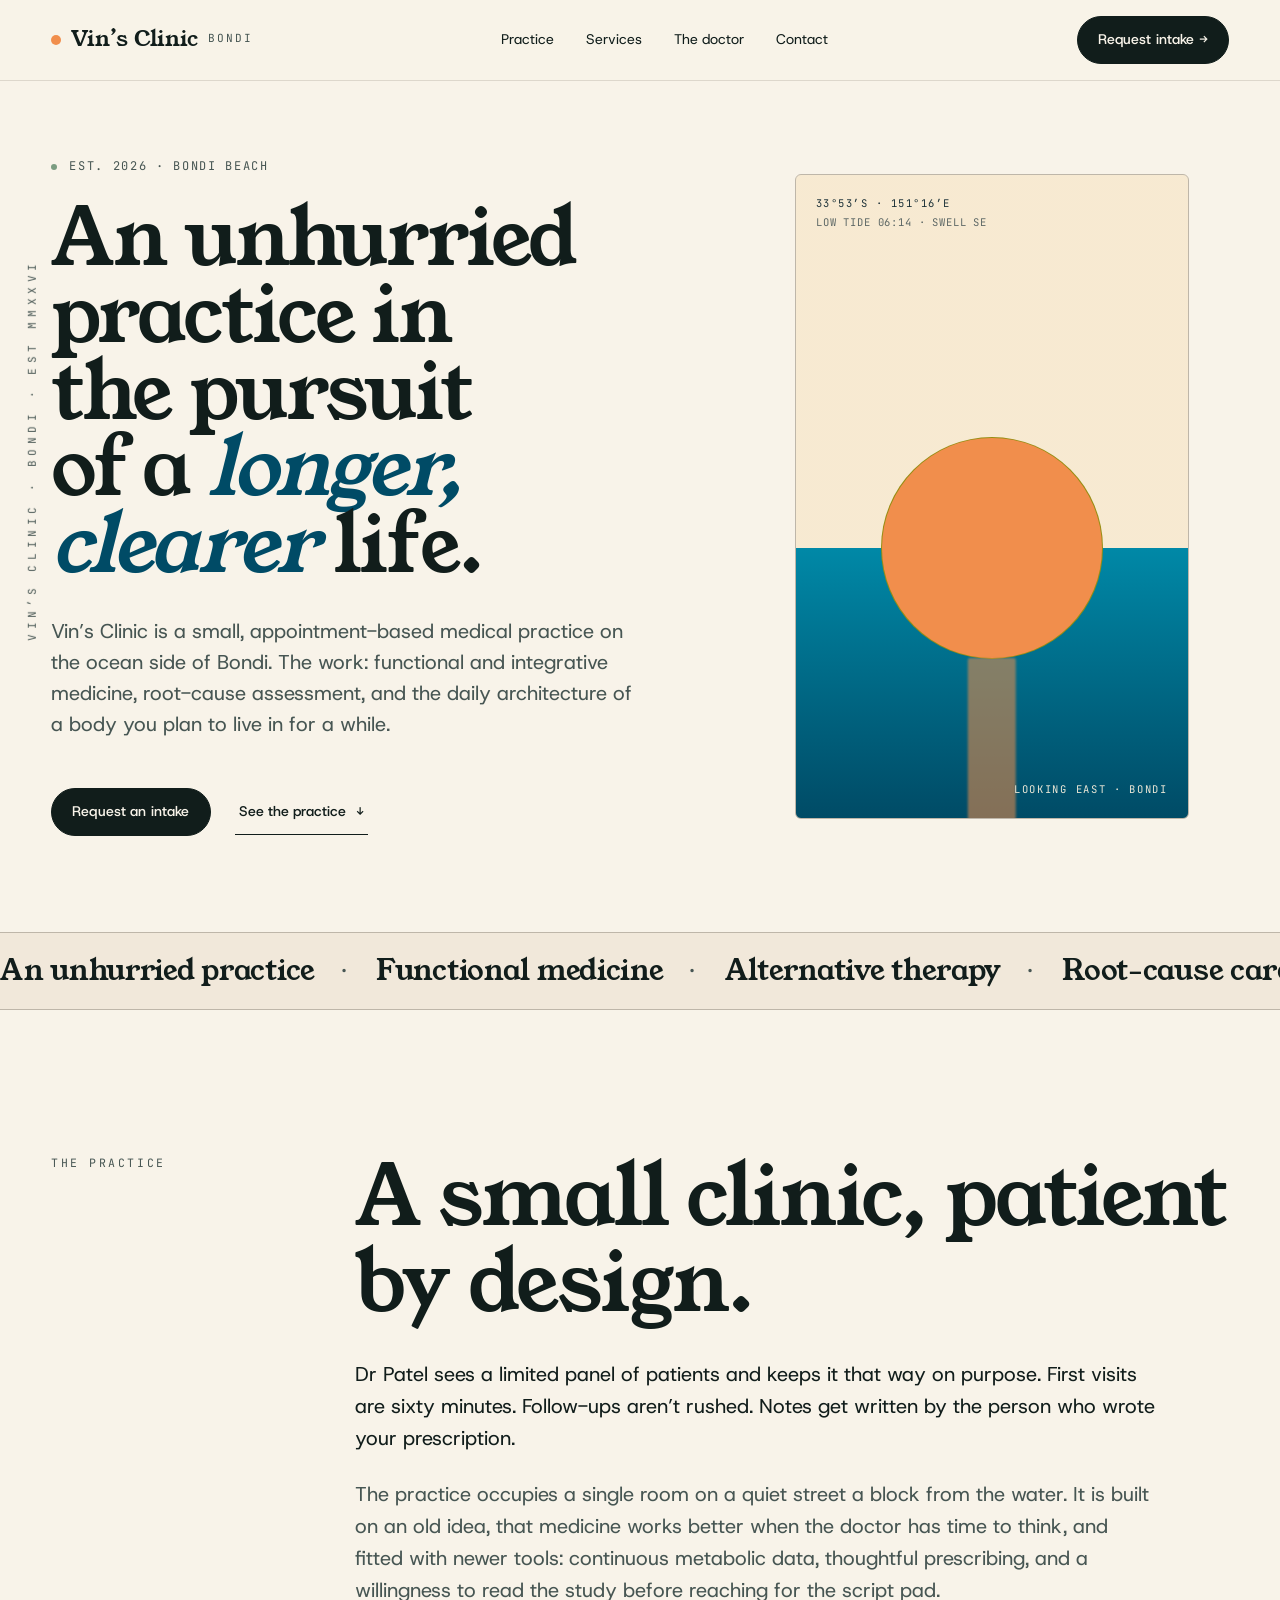
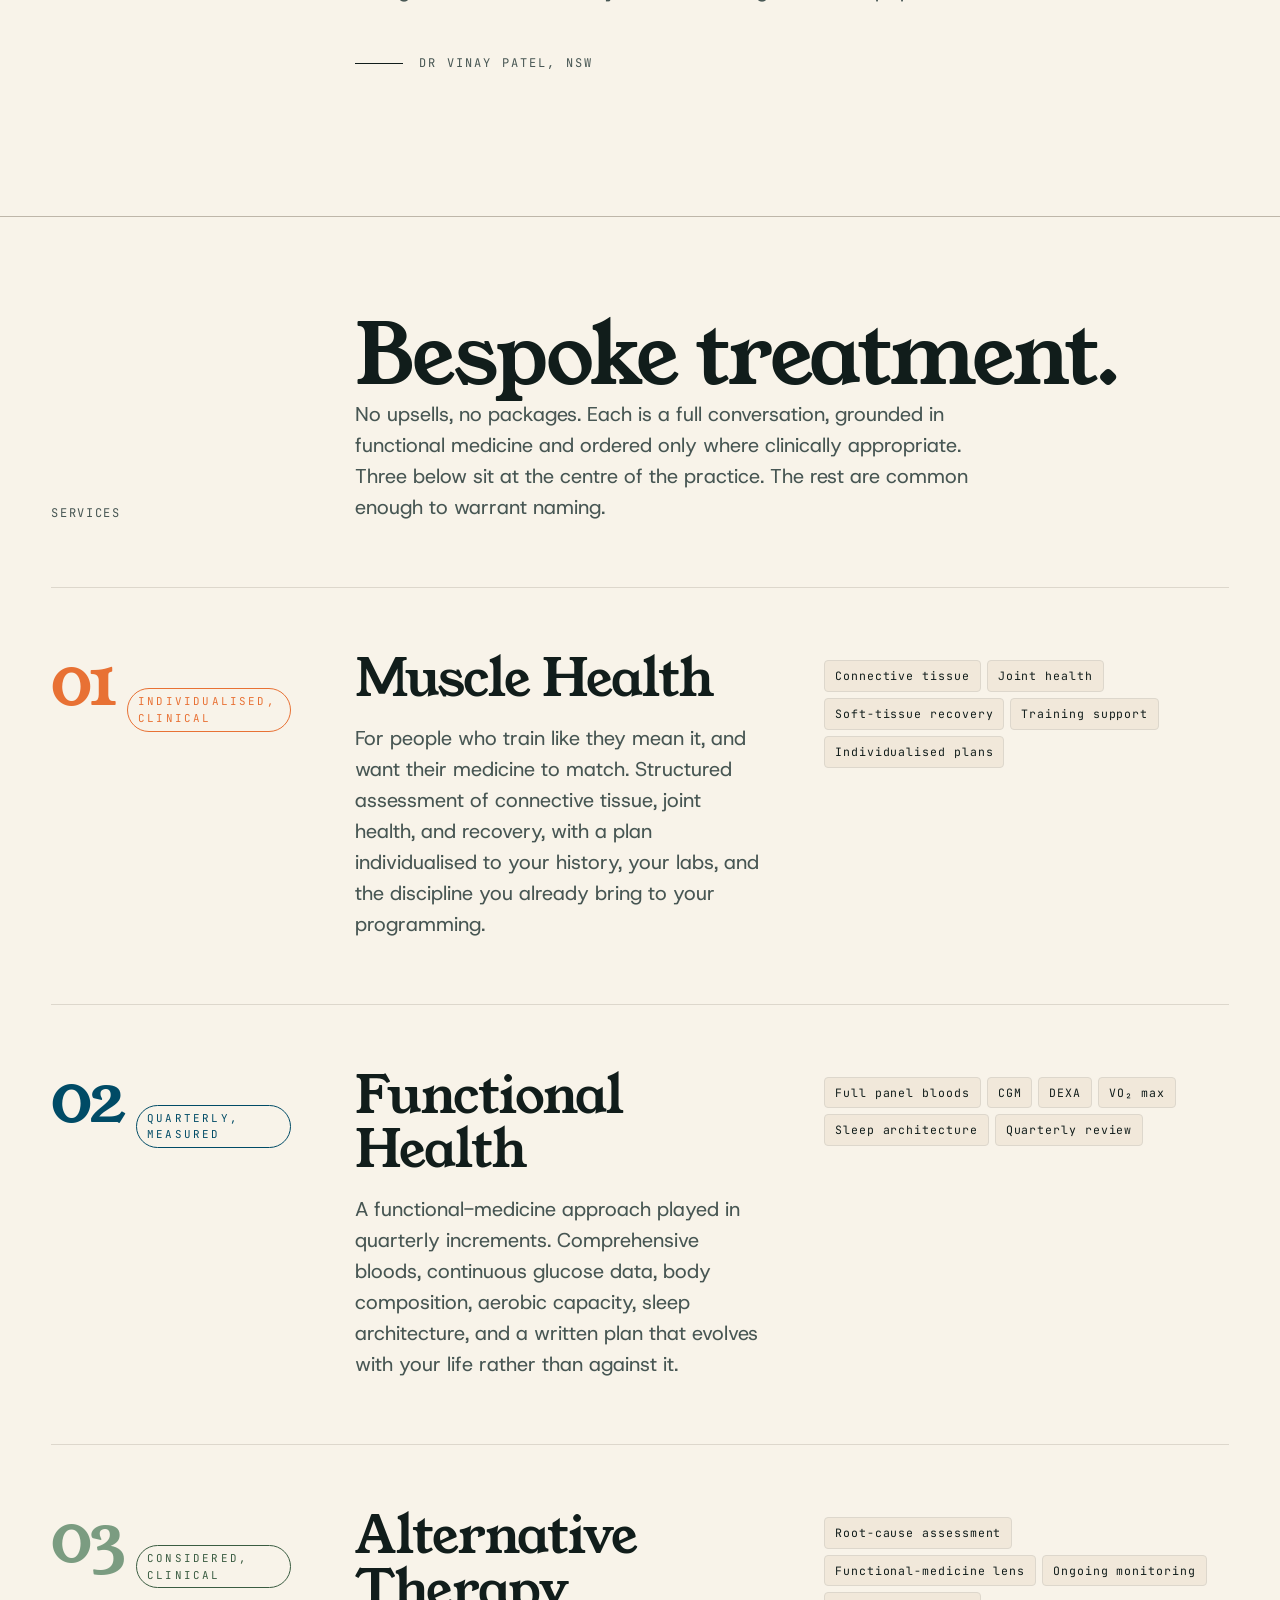
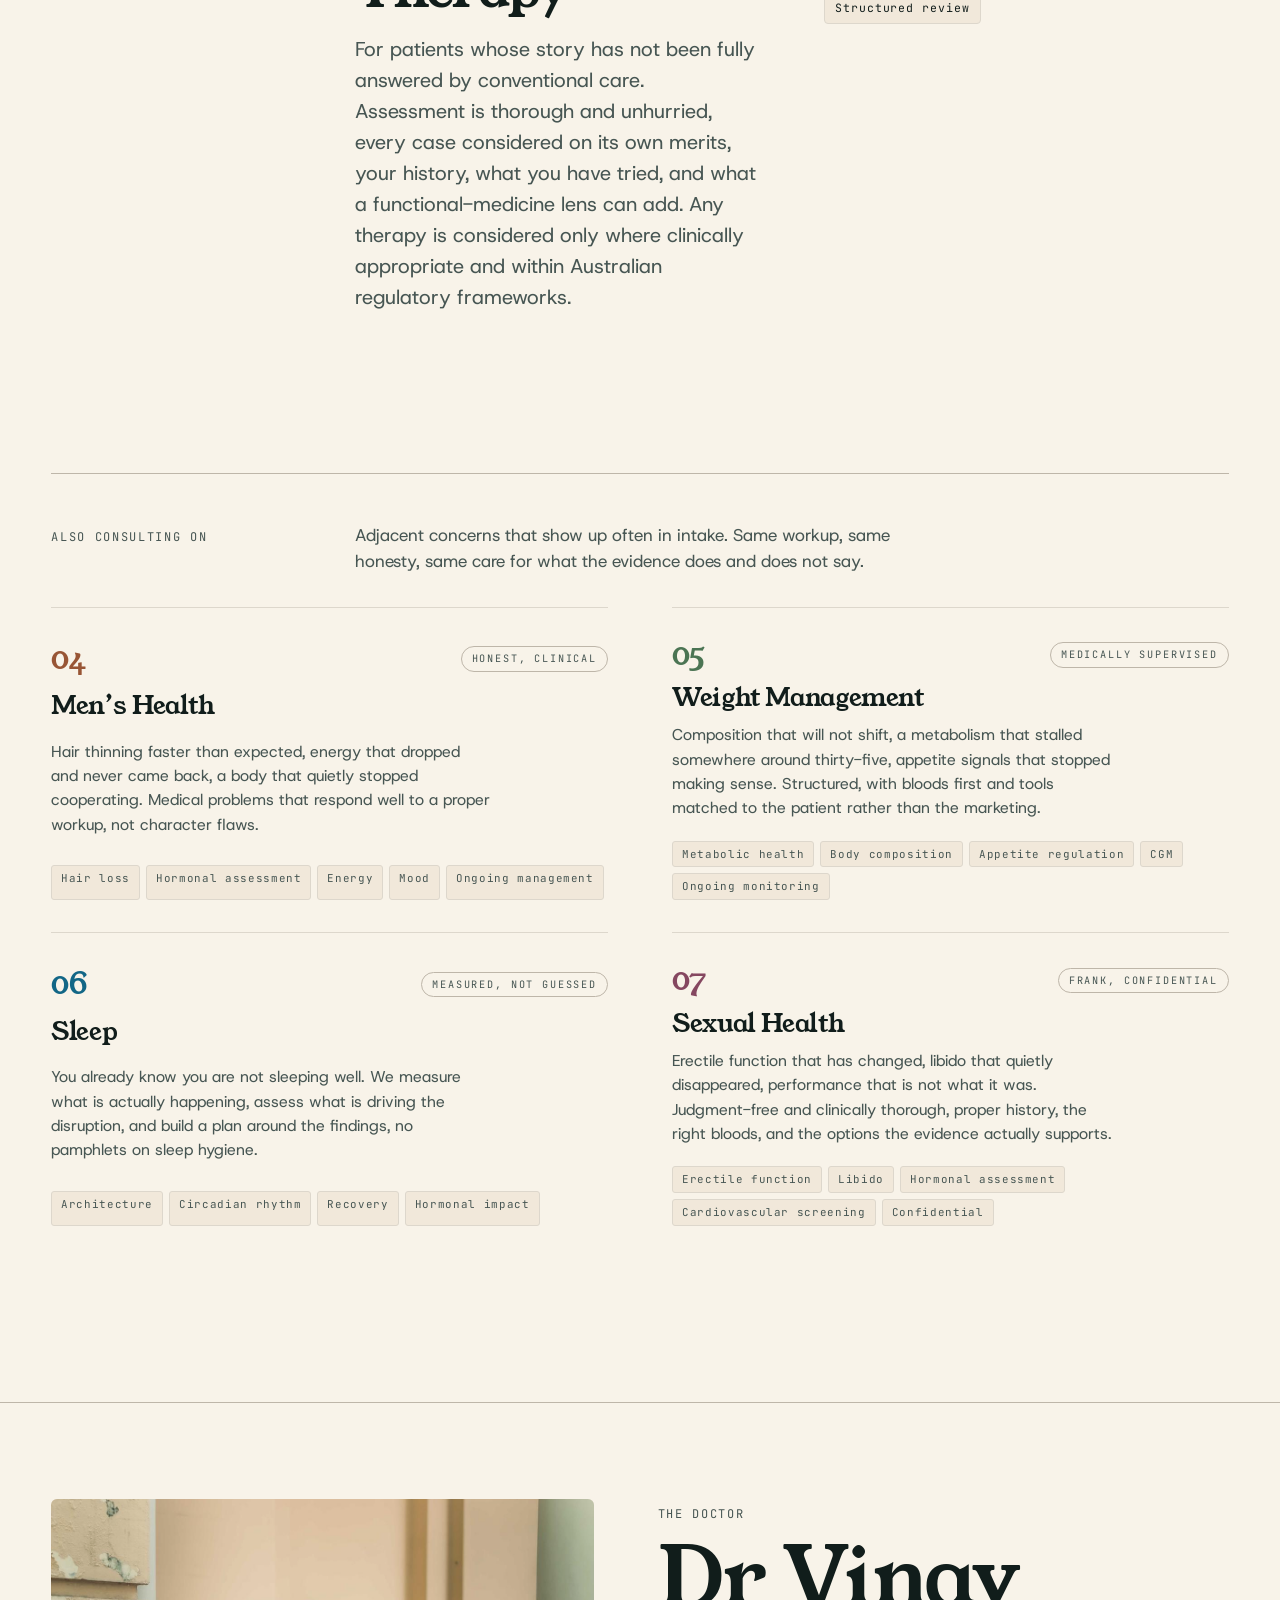
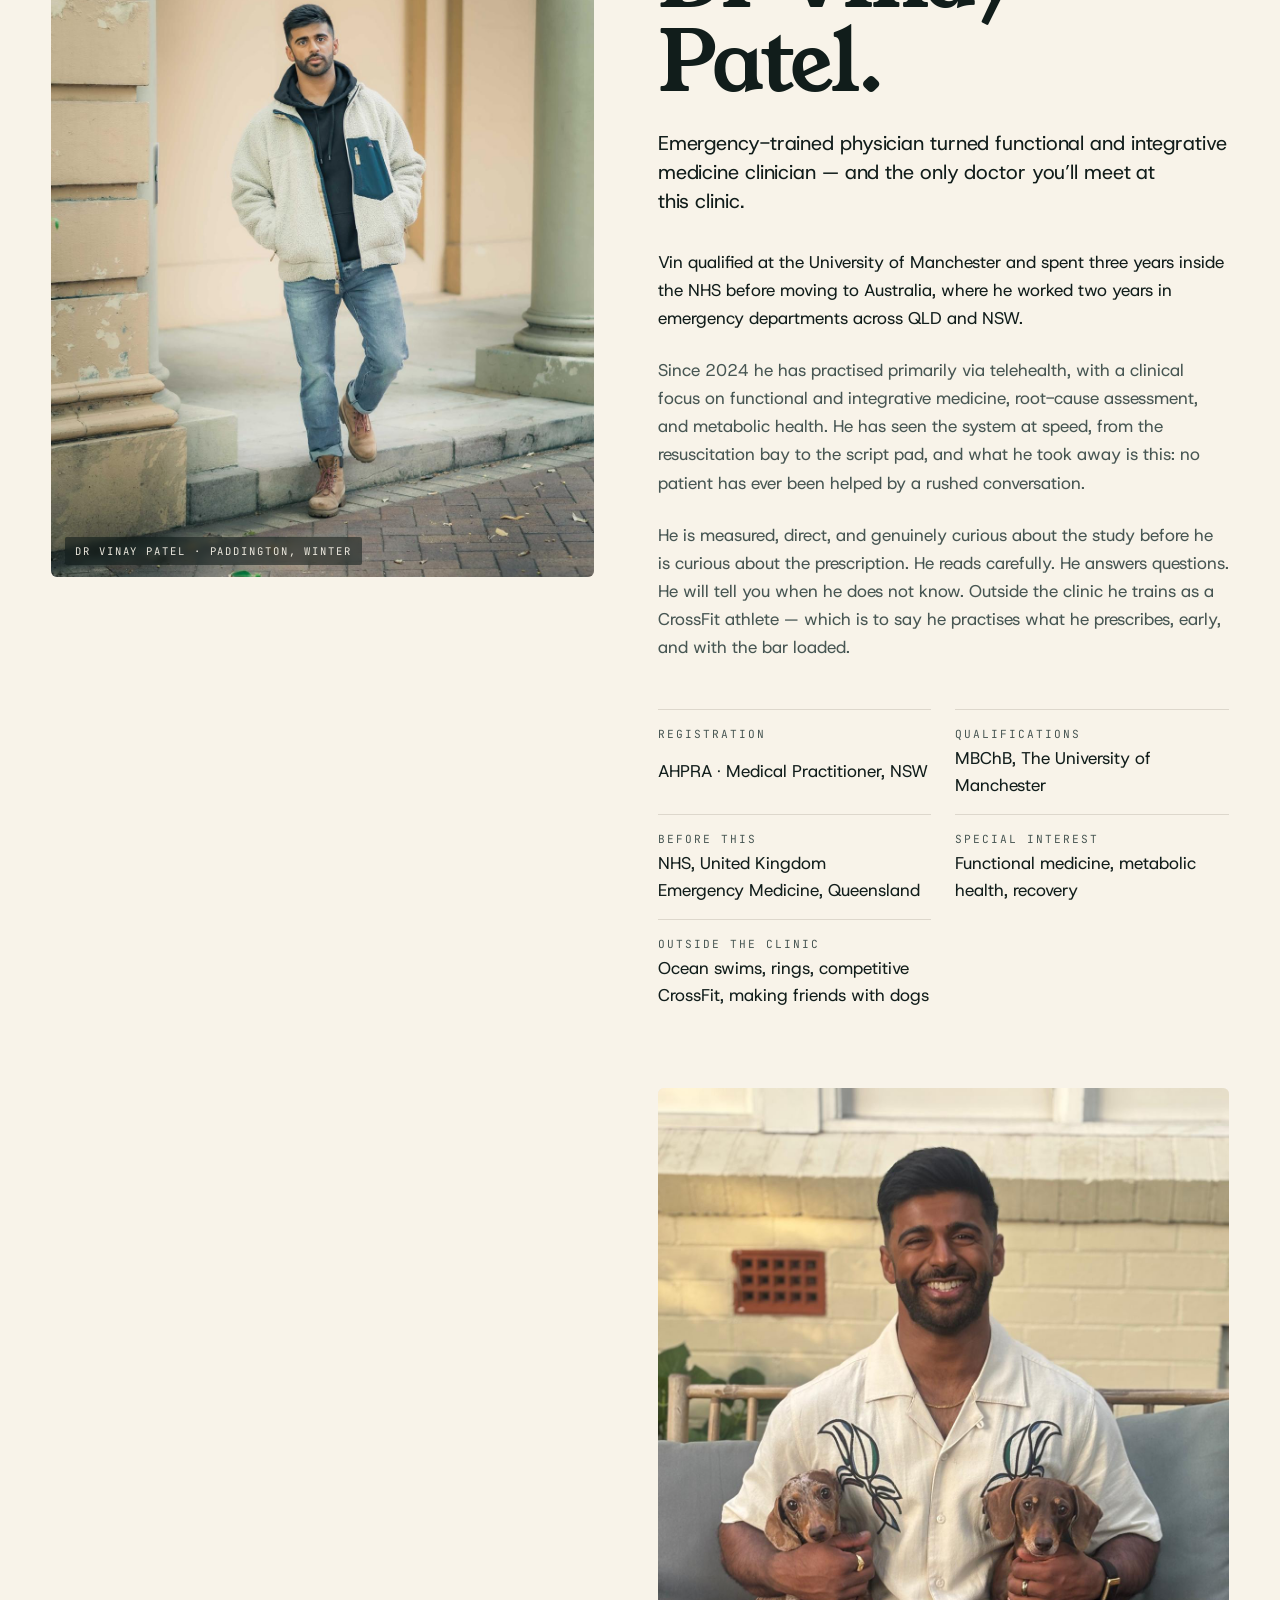
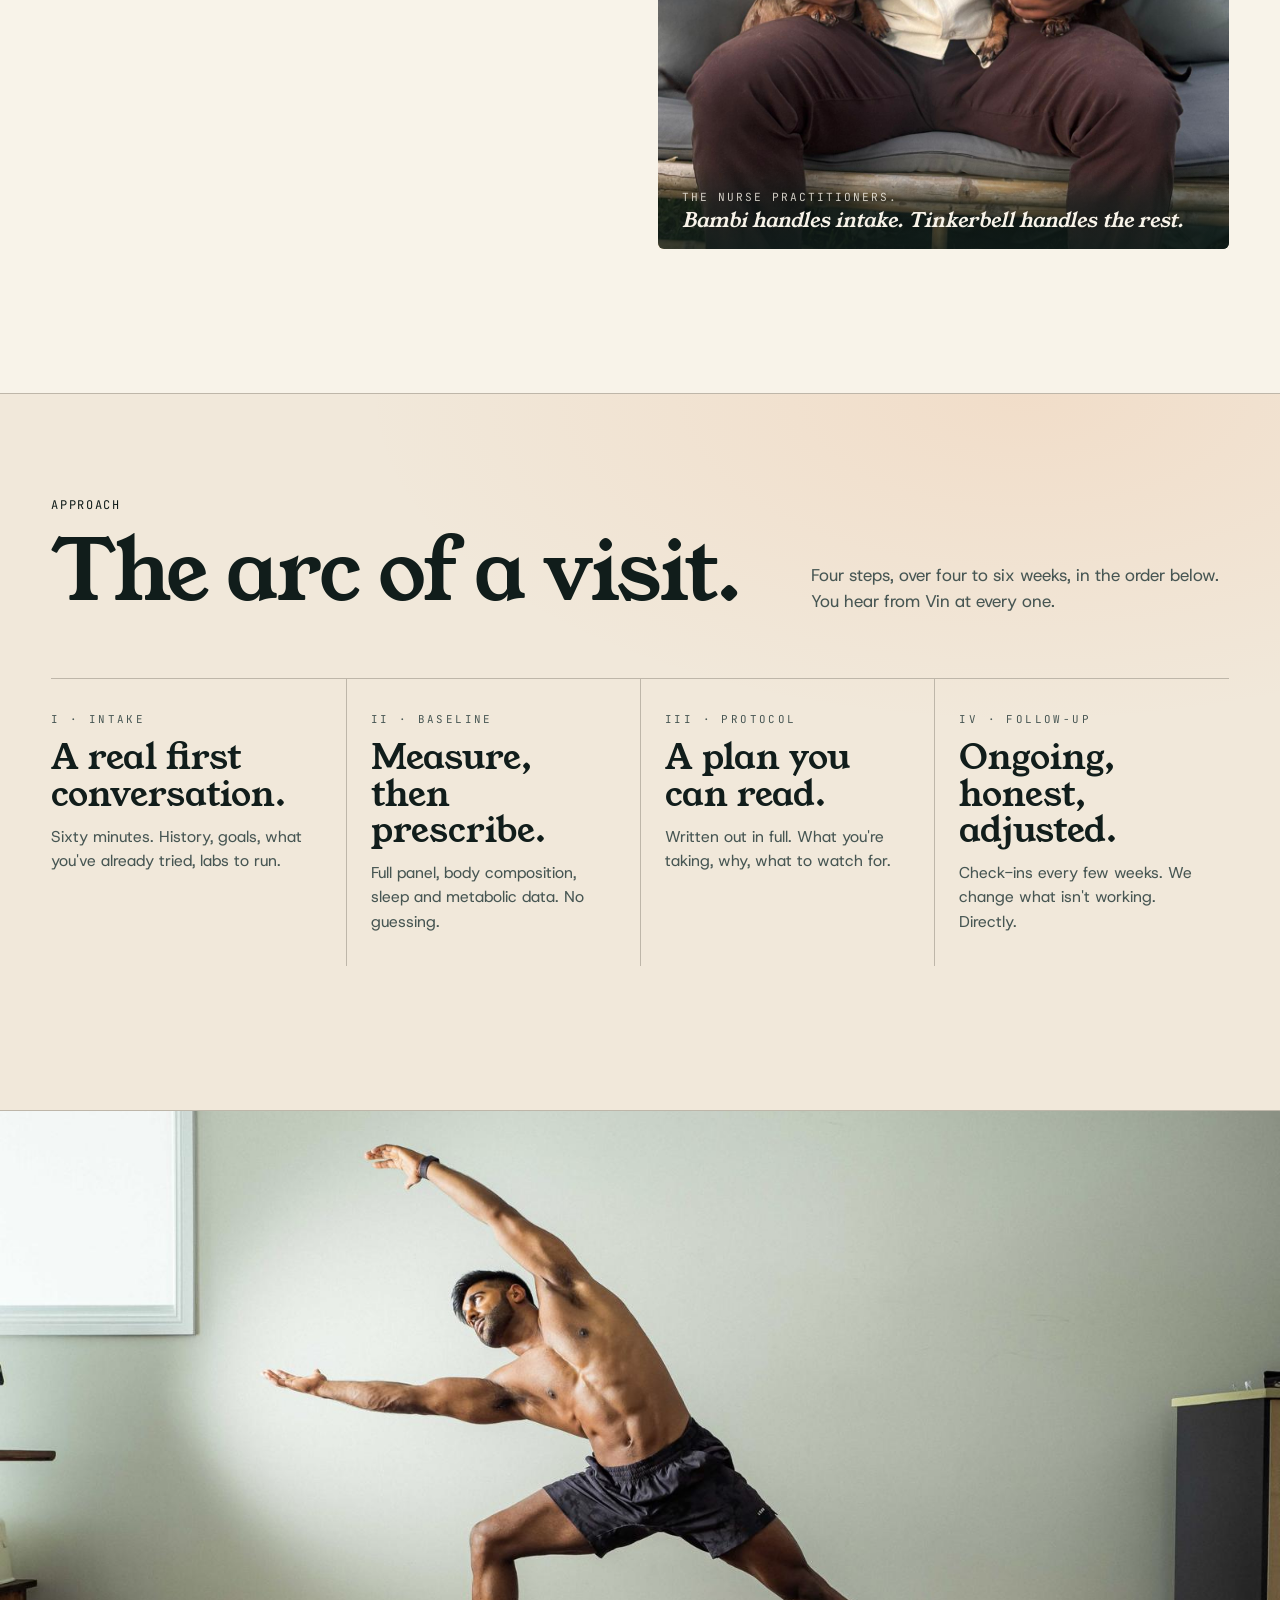
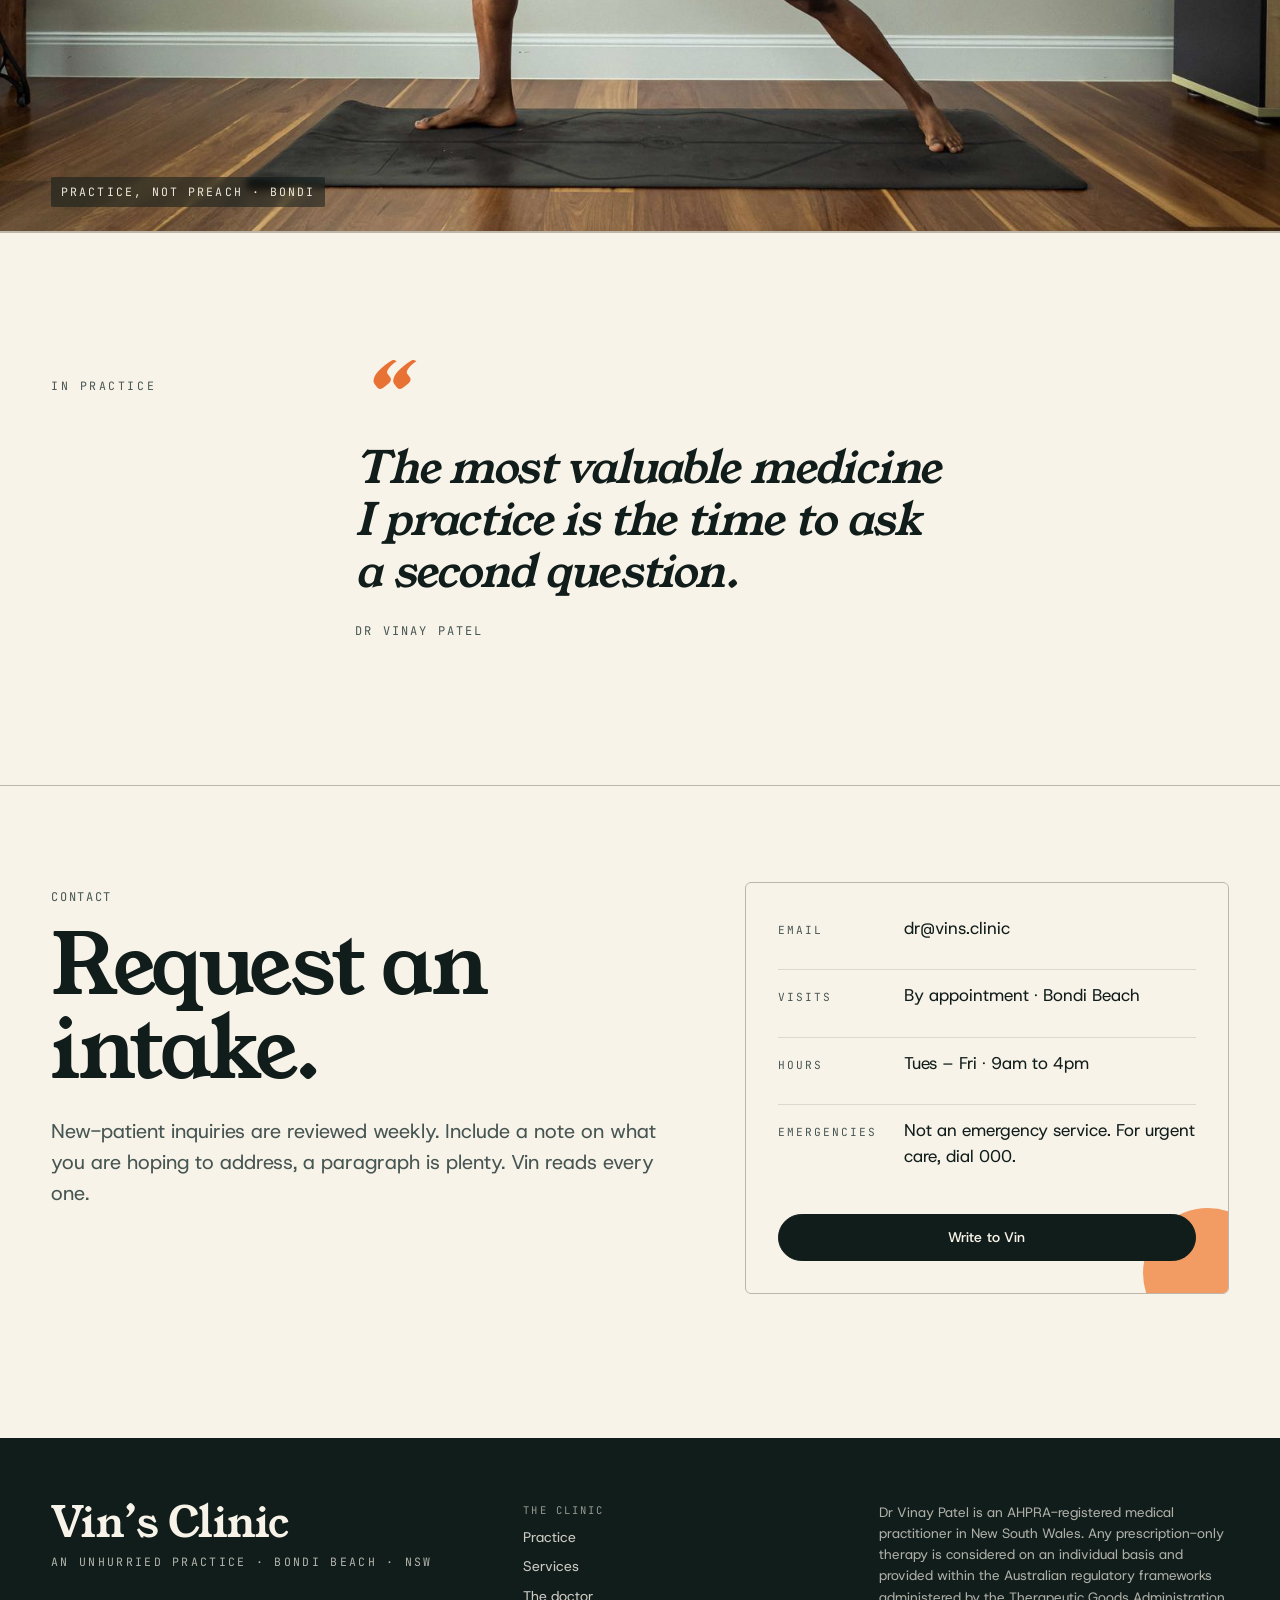
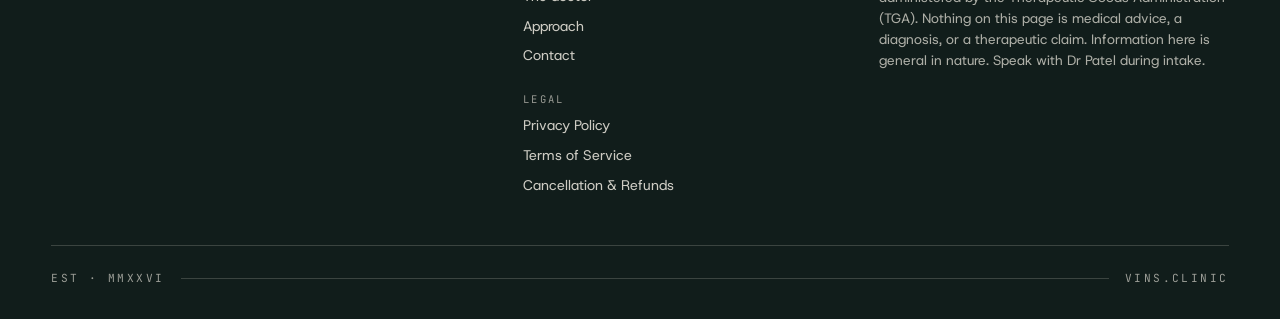
==== commit 01fd881e: "Drop letter prefixes from section labels, update email to dr@vins.clinic Co-Authored-By: Claude Opus" ====
--- a/index.html
+++ b/index.html
@@ -1324,7 +1324,6 @@
     <section id="practice" class="practice">
       <div class="container practice-grid">
         <div class="col-label">
-          <span class="num">A.</span>
           <span class="label">The Practice</span>
         </div>
         <div>
@@ -1358,7 +1357,7 @@
       <div class="container">
         <div class="services-head">
           <div class="col-label">
-            <span class="kicker">B. Services</span>
+            <span class="kicker">Services</span>
           </div>
           <div>
             <h2>Bespoke treatment.</h2>
@@ -1554,7 +1553,7 @@
         </figure>
 
         <div class="doctor-body">
-          <span class="kicker">C. The Doctor</span>
+          <span class="kicker">The Doctor</span>
           <h2>Dr Vinay Patel.</h2>
           <p class="lede">
             Emergency-trained physician turned functional and
@@ -1638,7 +1637,7 @@
       <div class="container">
         <div class="approach-head">
           <div>
-            <span class="kicker">D. Approach</span>
+            <span class="kicker">Approach</span>
             <h2 style="margin-top: var(--s-3);">The arc of a visit.</h2>
           </div>
           <p style="max-width: 38ch; color: var(--ink-muted);">
@@ -1686,7 +1685,6 @@
     <section class="quote">
       <div class="container quote-inner">
         <div class="col-label">
-          <span class="num">E.</span>
           <span class="label">In practice</span>
         </div>
         <div>
@@ -1703,7 +1701,7 @@
       <div class="container">
         <div class="contact-grid">
           <div>
-            <span class="kicker">F. Contact</span>
+            <span class="kicker">Contact</span>
             <h2 style="margin-top: var(--s-4);">Request an intake.</h2>
             <p class="lede">
               New-patient inquiries are reviewed weekly. Include a note
@@ -1716,7 +1714,7 @@
             <dl>
               <div class="row">
                 <dt>Email</dt>
-                <dd><a href="mailto:hello@vins.clinic">hello@vins.clinic</a></dd>
+                <dd><a href="mailto:dr@vins.clinic">dr@vins.clinic</a></dd>
               </div>
               <div class="row">
                 <dt>Visits</dt>
@@ -1731,7 +1729,7 @@
                 <dd>Not an emergency service. For urgent care, dial 000.</dd>
               </div>
             </dl>
-            <a href="mailto:hello@vins.clinic" class="btn" style="width: 100%; justify-content: center;">
+            <a href="mailto:dr@vins.clinic" class="btn" style="width: 100%; justify-content: center;">
               Write to Vin
             </a>
           </div>
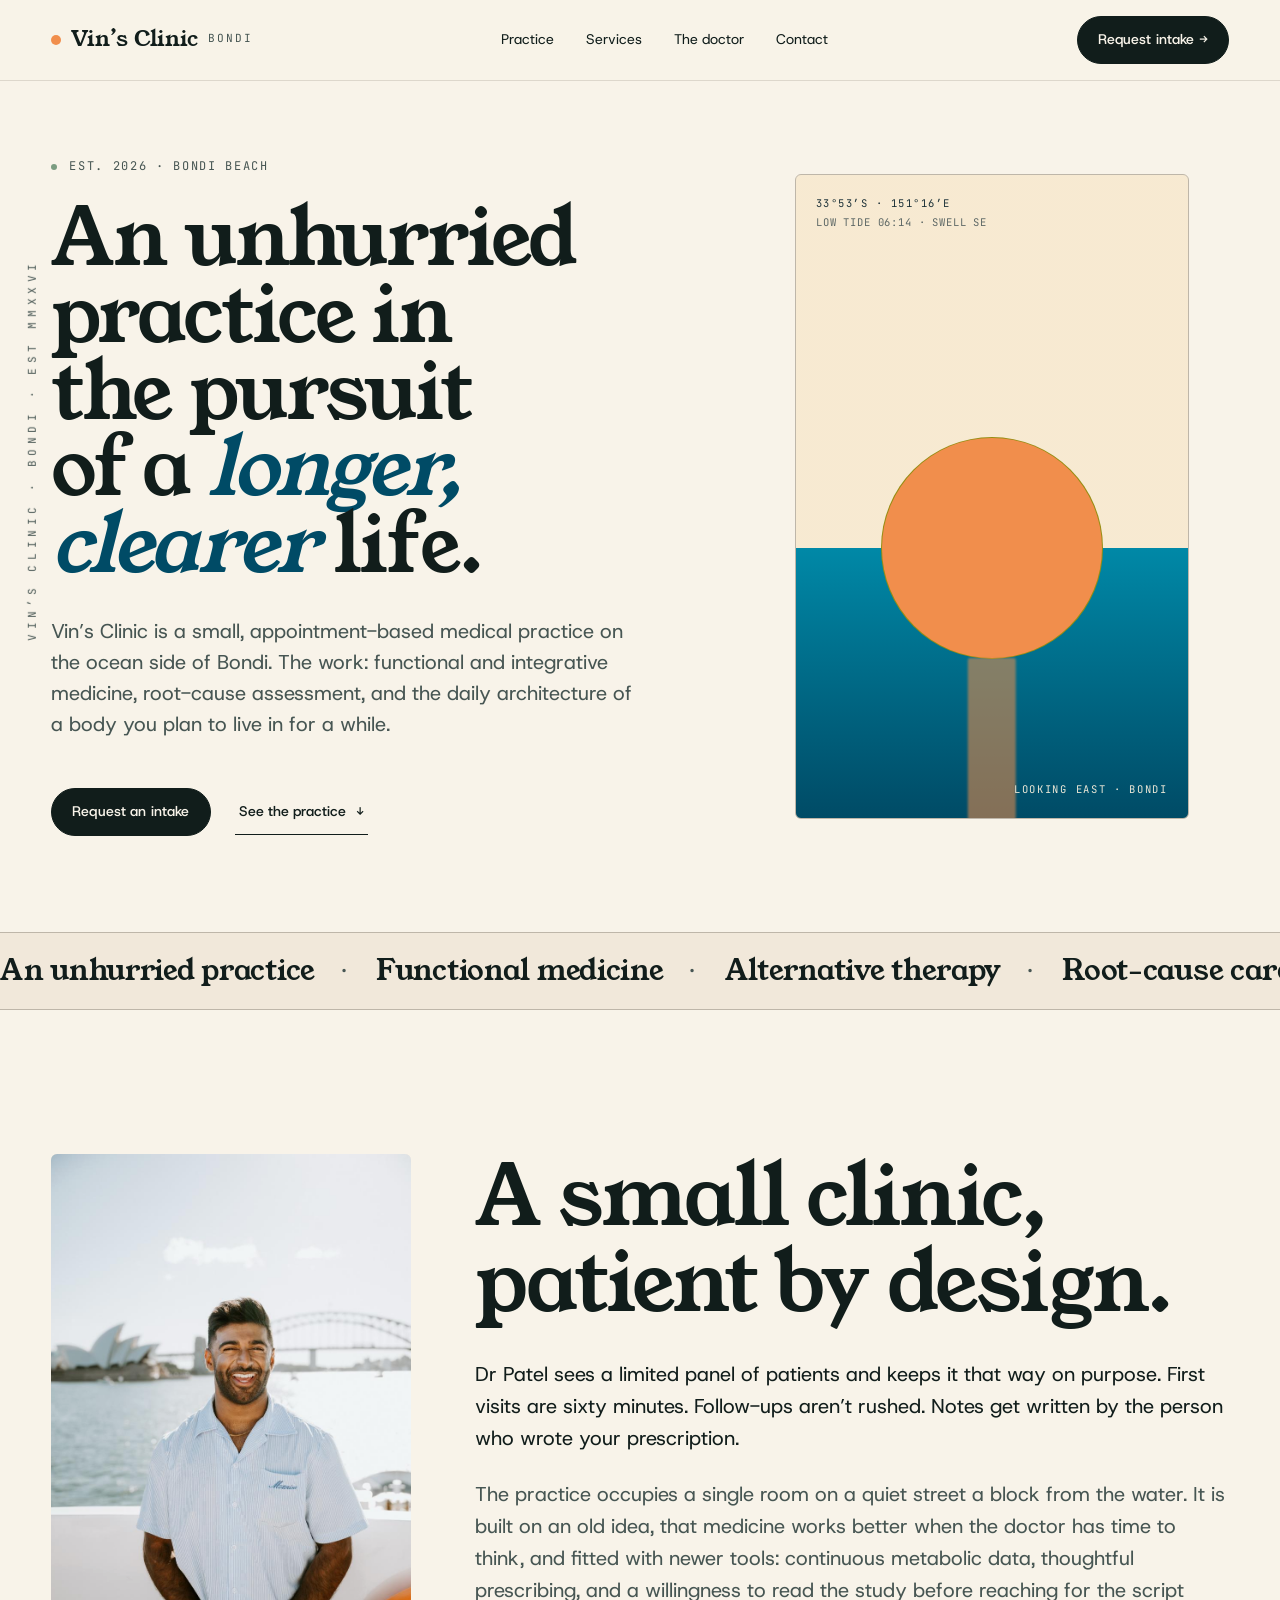
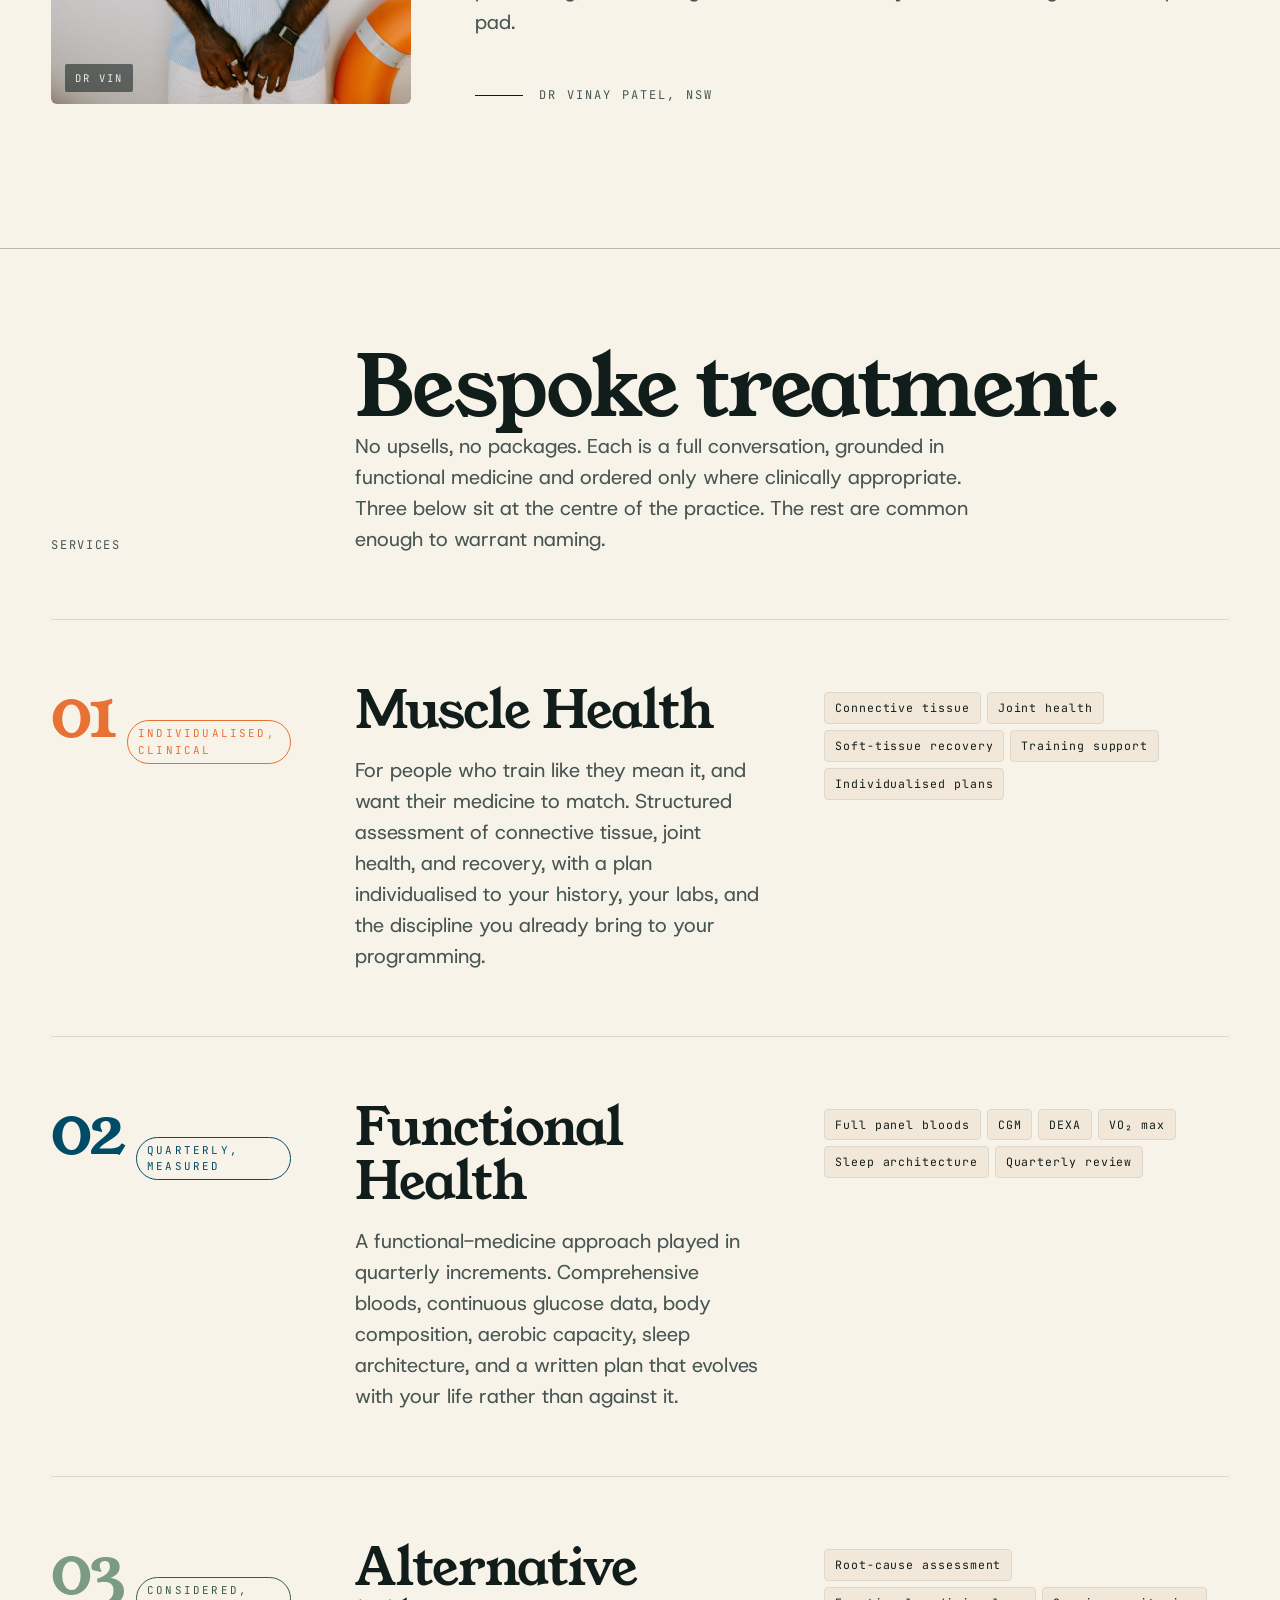
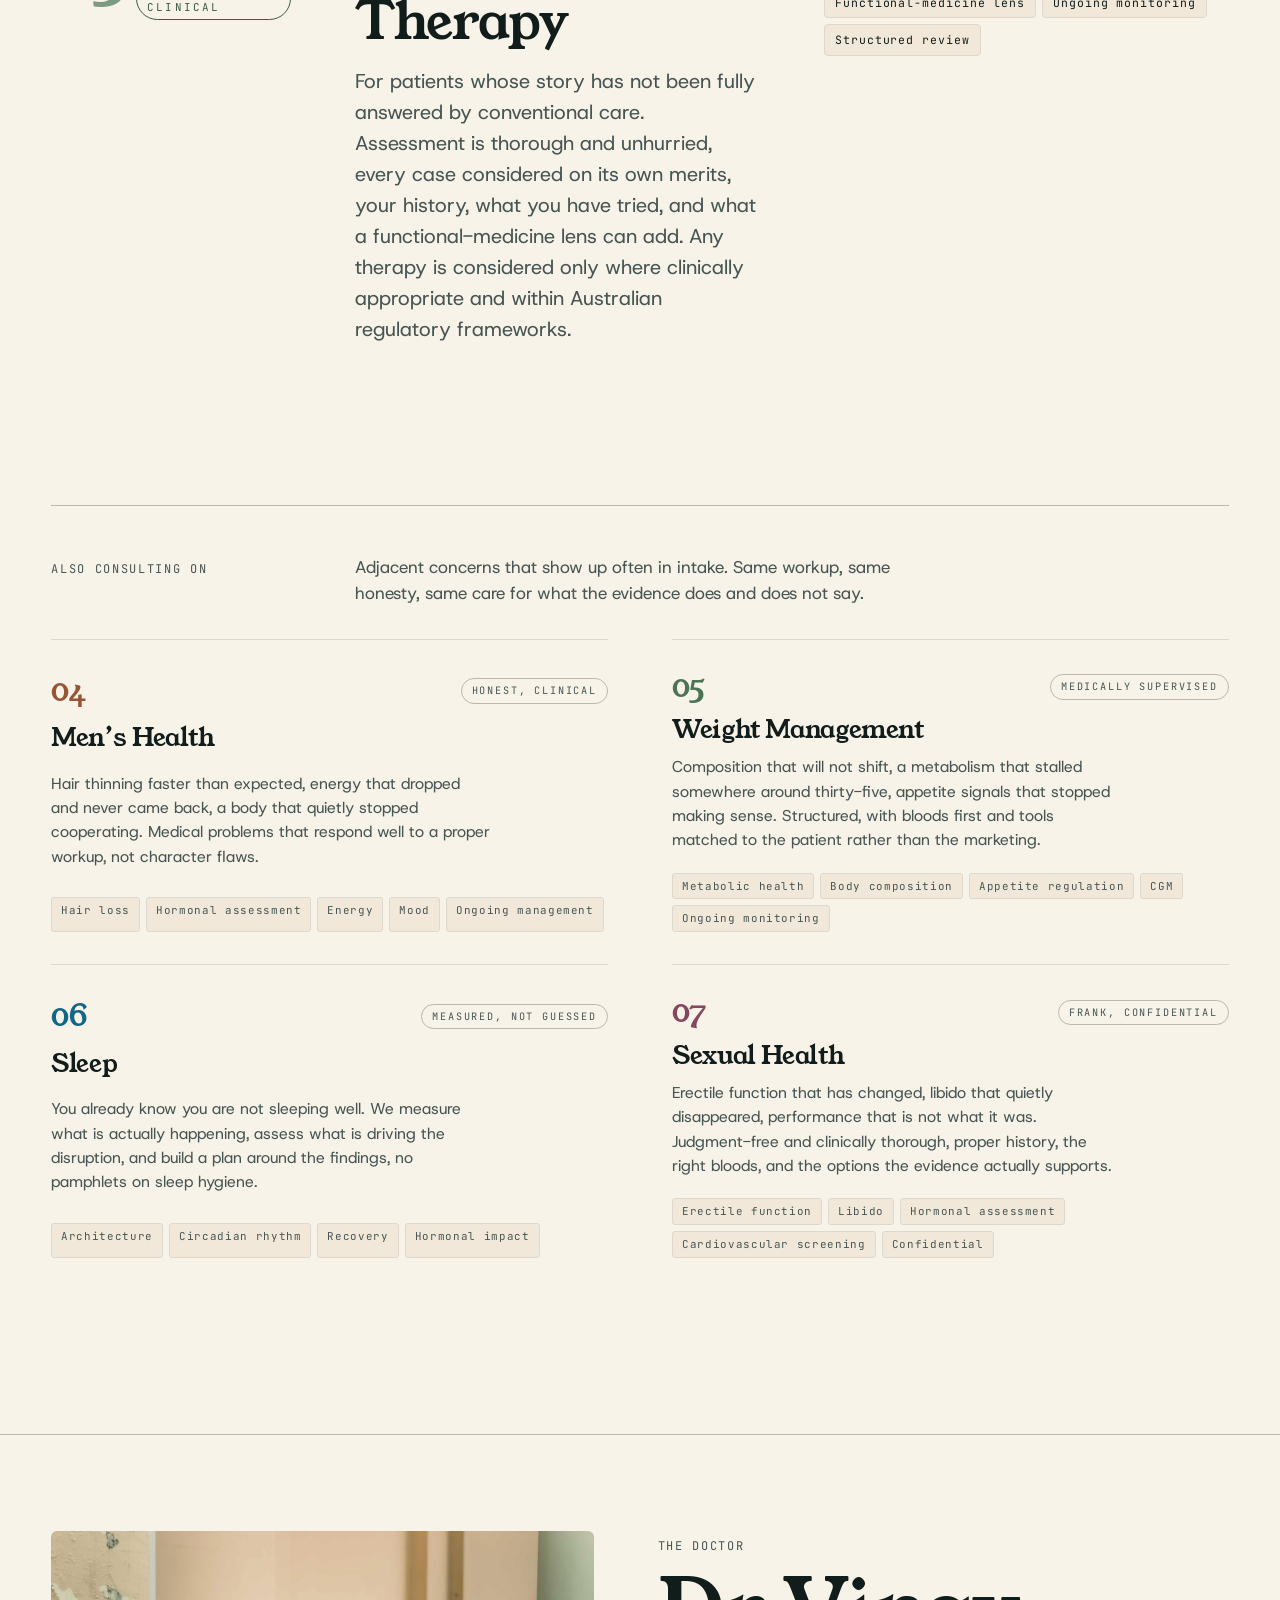
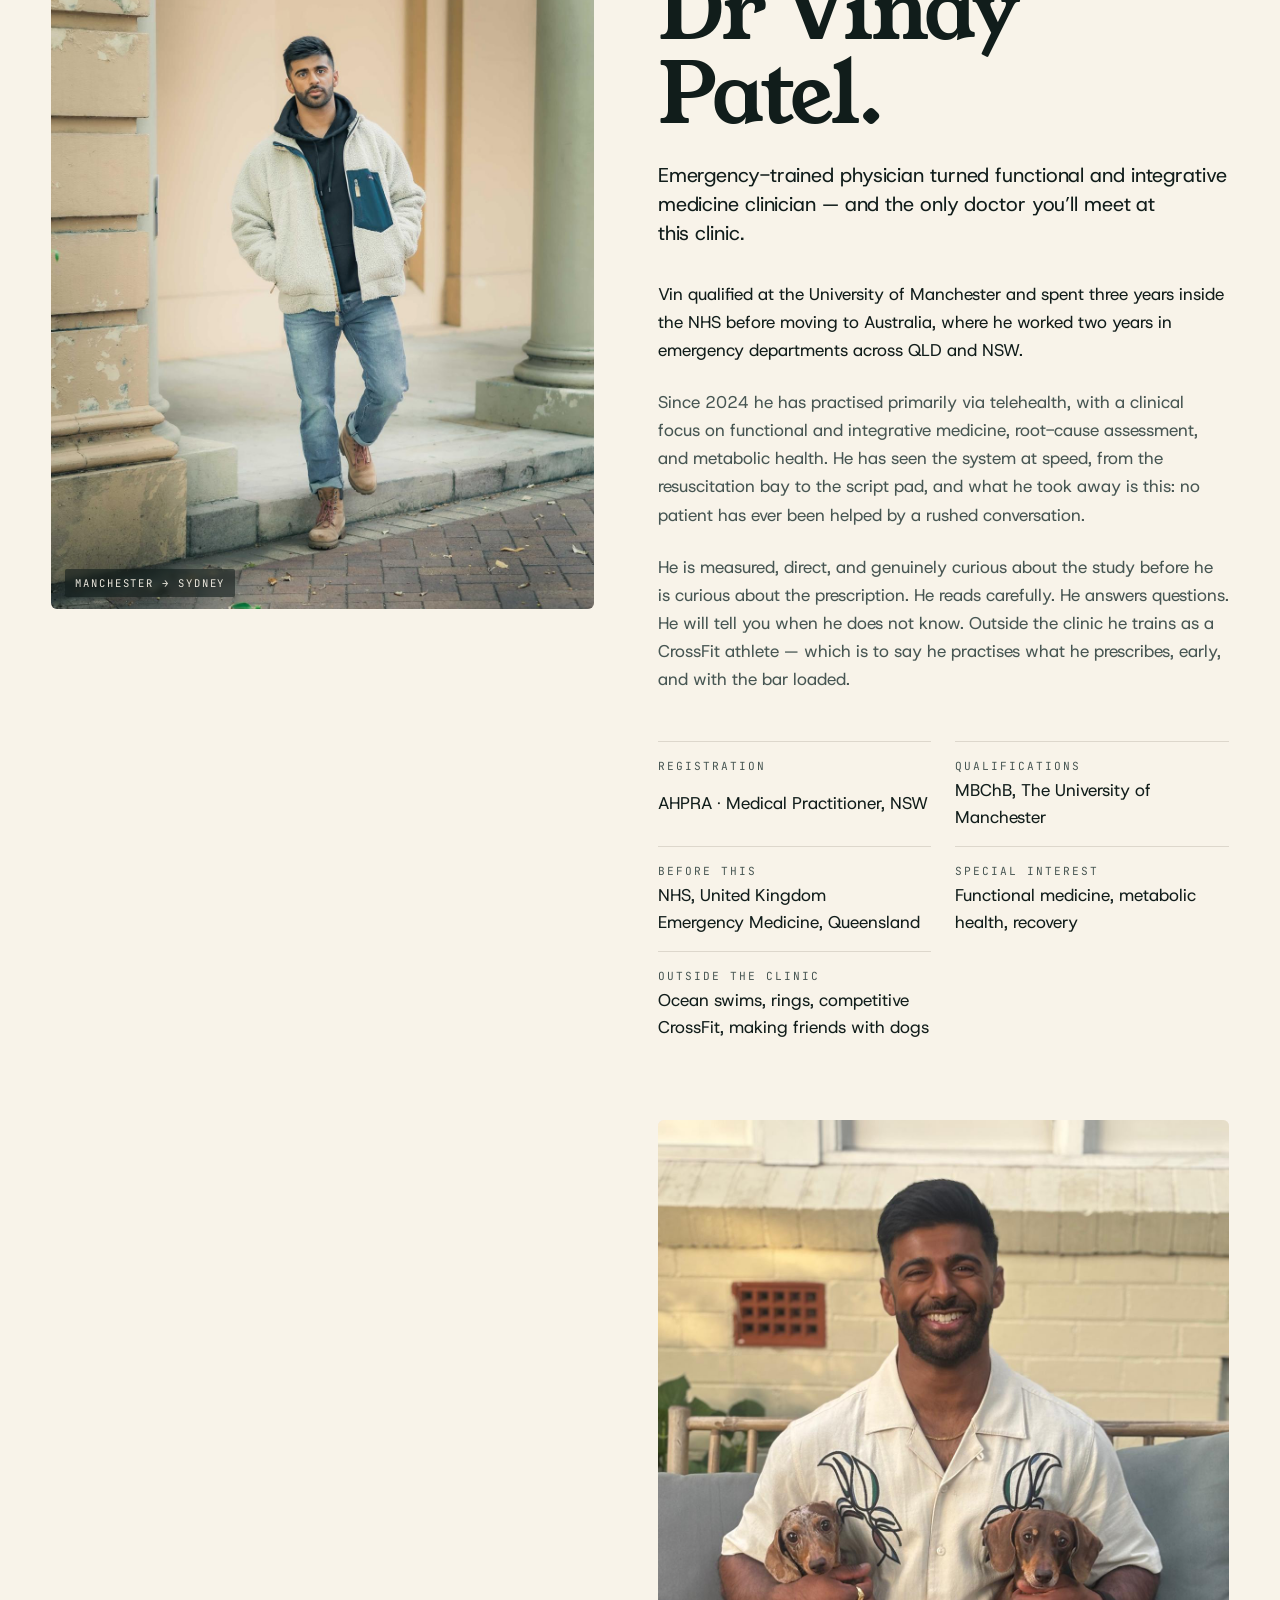
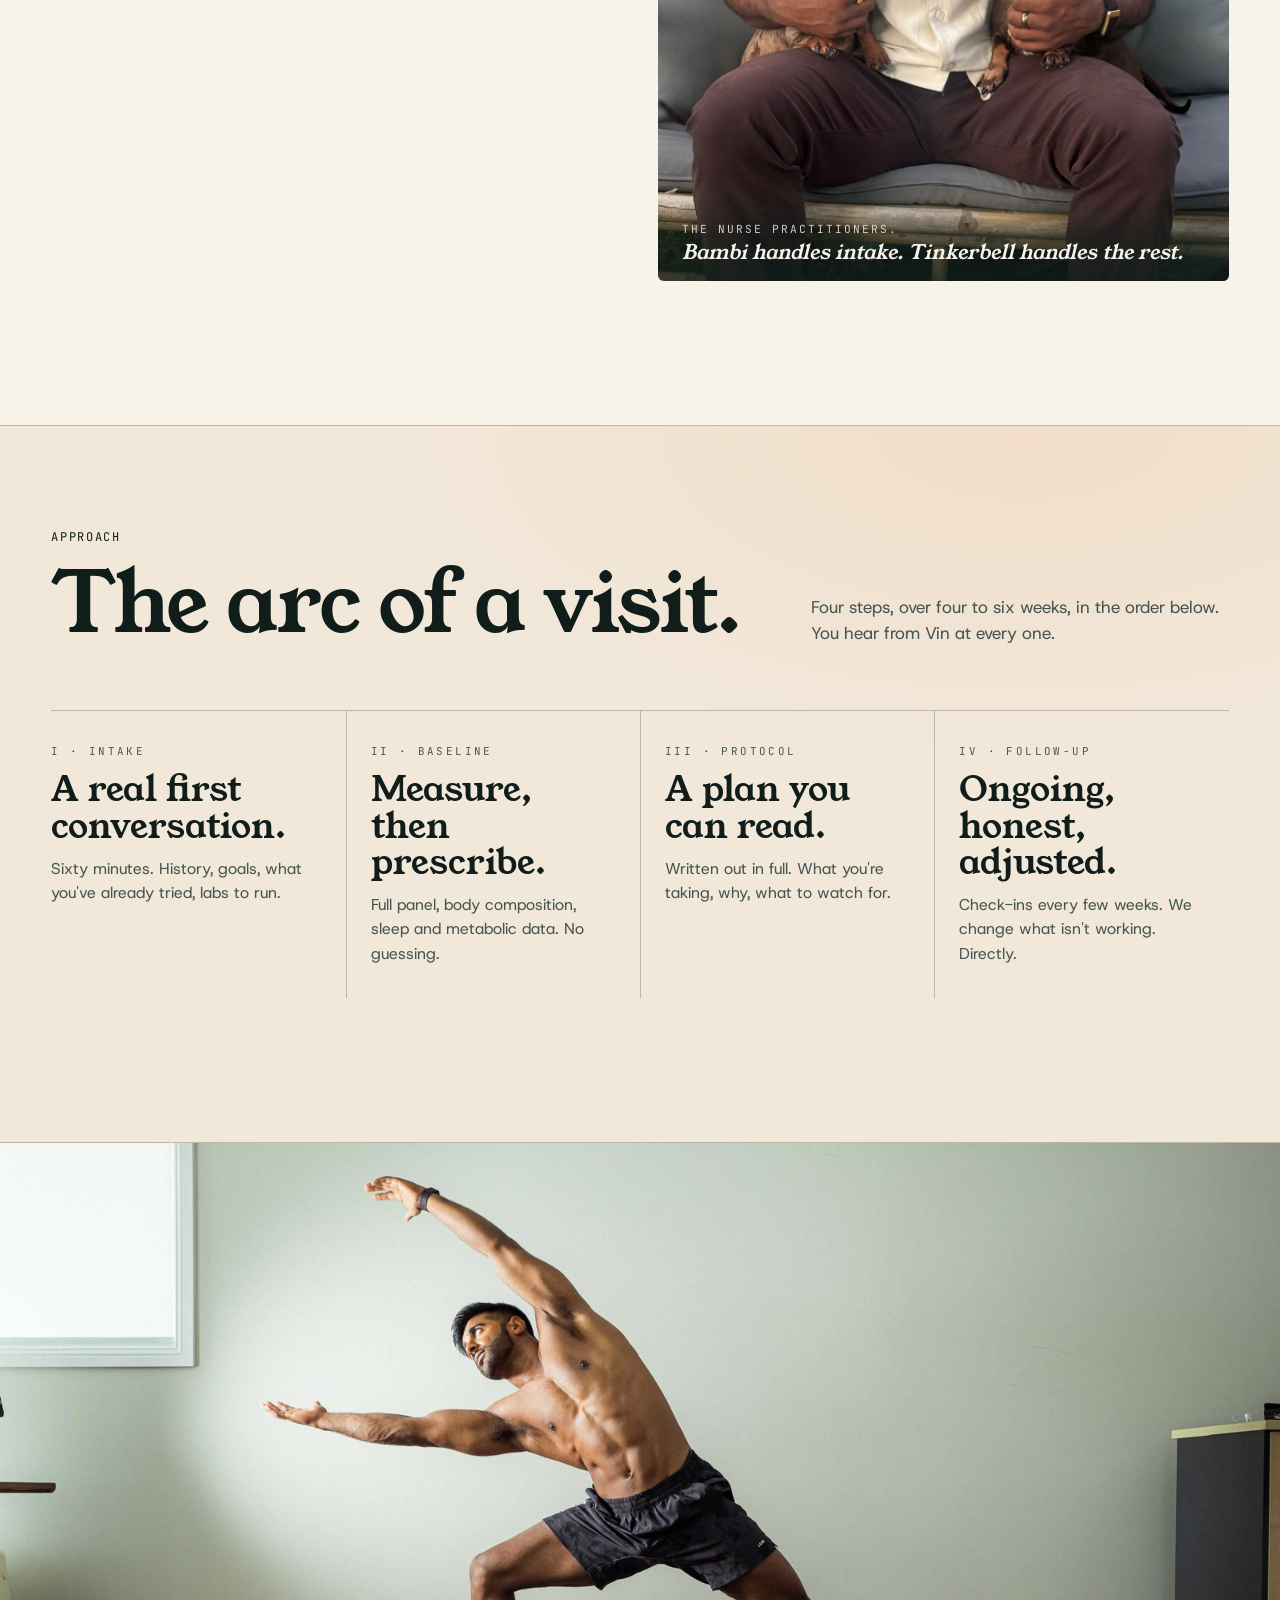
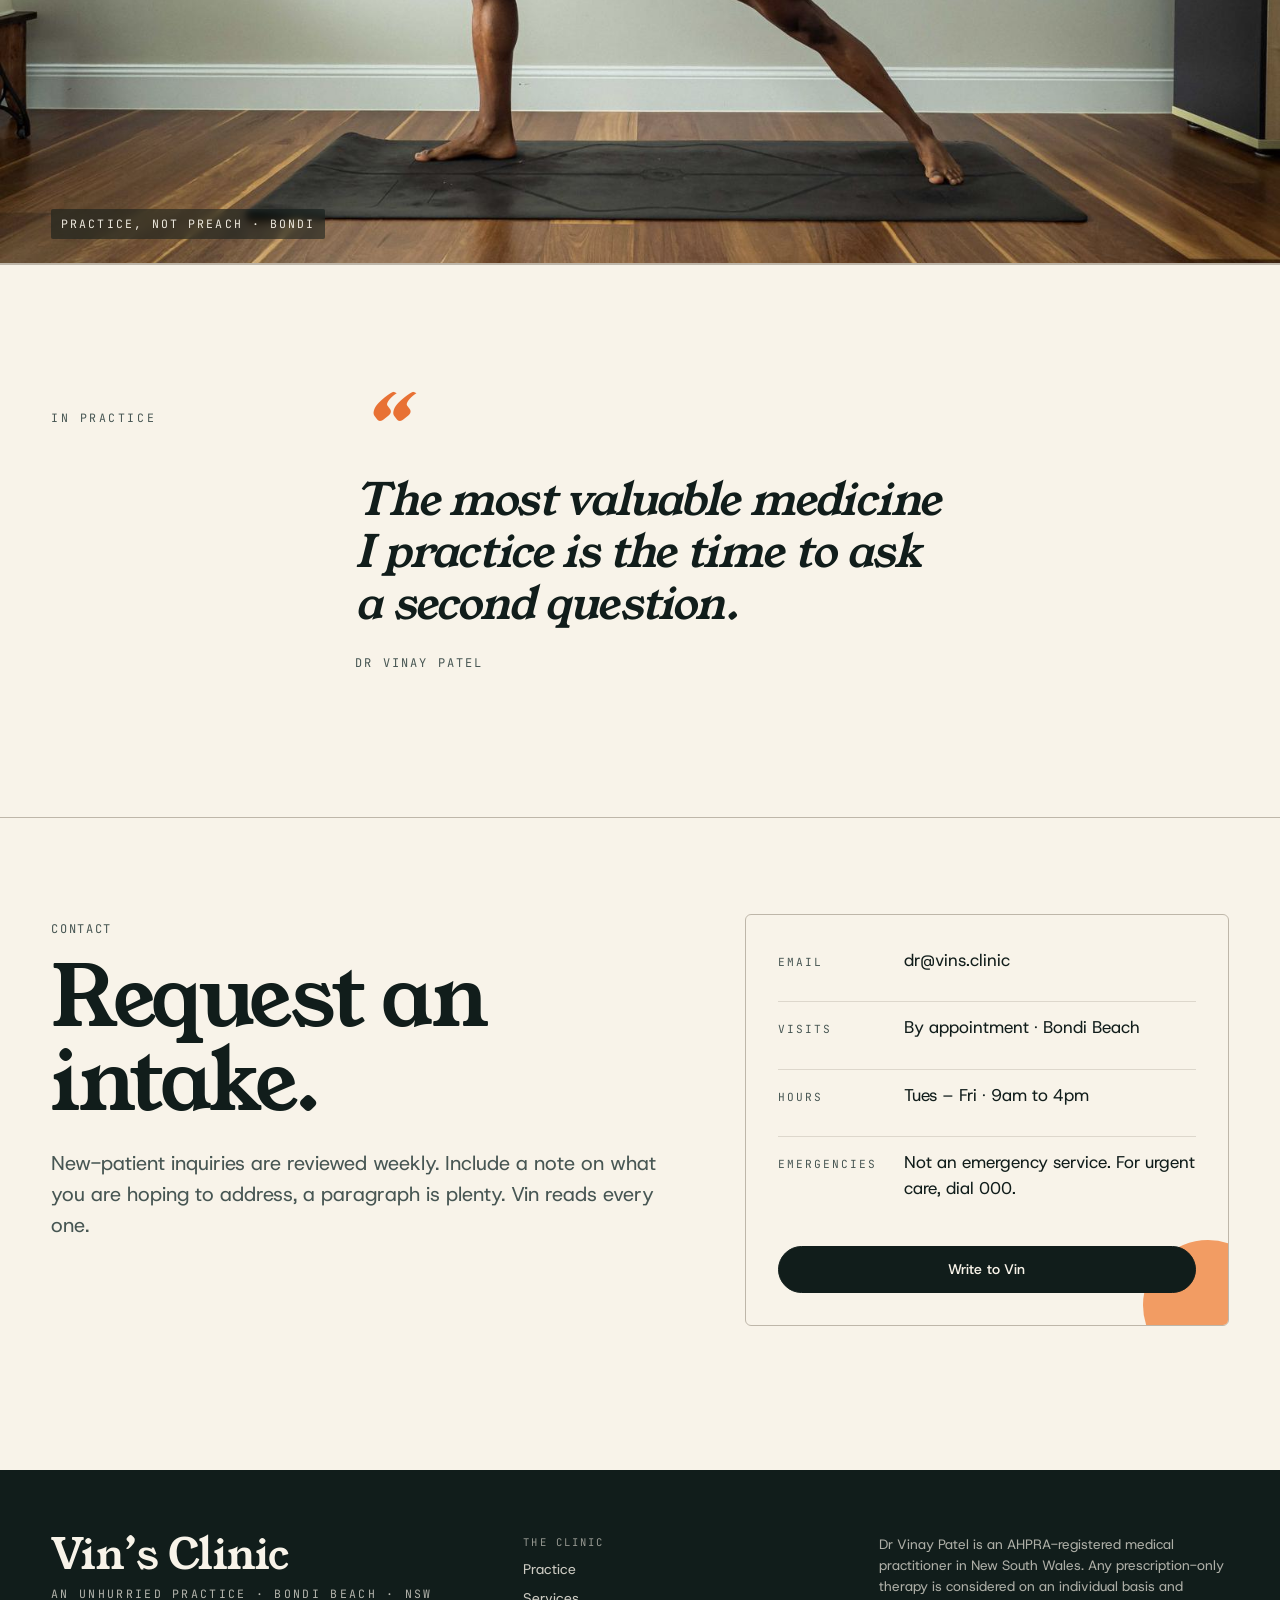
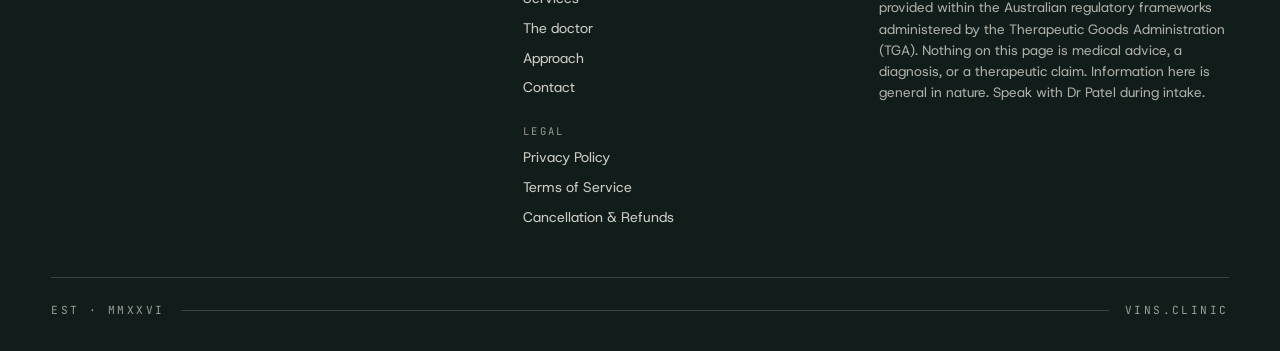
==== commit 9887d010: "new pic" ====
--- a/index.html
+++ b/index.html
@@ -448,9 +448,53 @@
       }
       @media (min-width: 900px) {
         .practice-grid {
-          grid-template-columns: 240px 1fr;
-          gap: var(--s-8);
-        }
+          grid-template-columns: minmax(260px, 360px) minmax(0, 1fr);
+          column-gap: var(--s-8);
+          align-items: stretch;
+        }
+      }
+      .practice-photo {
+        margin: 0;
+        position: relative;
+        overflow: hidden;
+        border-radius: 6px;
+        background: var(--paper-deep);
+        max-width: 480px;
+      }
+      .practice-photo img {
+        width: 100%;
+        height: auto;
+        display: block;
+        filter: saturate(0.96) contrast(1.02);
+      }
+      @media (min-width: 900px) {
+        .practice-photo {
+          max-width: none;
+          height: 100%;
+          min-height: 0;
+        }
+        .practice-photo img {
+          position: absolute;
+          inset: 0;
+          width: 100%;
+          height: 100%;
+          object-fit: cover;
+          object-position: center 28%;
+        }
+      }
+      .practice-photo figcaption {
+        position: absolute;
+        left: 14px;
+        bottom: 12px;
+        font-family: var(--mono);
+        font-size: 0.66rem;
+        letter-spacing: 0.18em;
+        text-transform: uppercase;
+        color: color-mix(in oklch, var(--paper) 94%, transparent);
+        padding: 6px 10px;
+        background: color-mix(in oklch, var(--ink) 55%, transparent);
+        backdrop-filter: blur(3px);
+        border-radius: 2px;
       }
       .col-label {
         display: flex;
@@ -1323,10 +1367,17 @@
     <!-- The Practice -->
     <section id="practice" class="practice">
       <div class="container practice-grid">
-        <div class="col-label">
-          <span class="label">The Practice</span>
-        </div>
-        <div>
+        <figure class="practice-photo">
+          <img
+            src="assets/vin-whatsapp-photos-2026-04-22/vin-2026-04-22-harbour.jpg"
+            alt="Dr Vinay Patel on Sydney Harbour, Opera House and Harbour Bridge behind him."
+            loading="lazy"
+            width="853"
+            height="1280"
+          />
+          <figcaption>Dr Vin</figcaption>
+        </figure>
+        <div class="practice-copy">
           <h2>A small clinic, patient by design.</h2>
           <div class="prose">
             <p>
@@ -1549,7 +1600,7 @@
             width="900"
             height="1200"
           />
-          <figcaption>Dr Vinay Patel · Paddington, winter</figcaption>
+          <figcaption>Manchester → Sydney</figcaption>
         </figure>
 
         <div class="doctor-body">
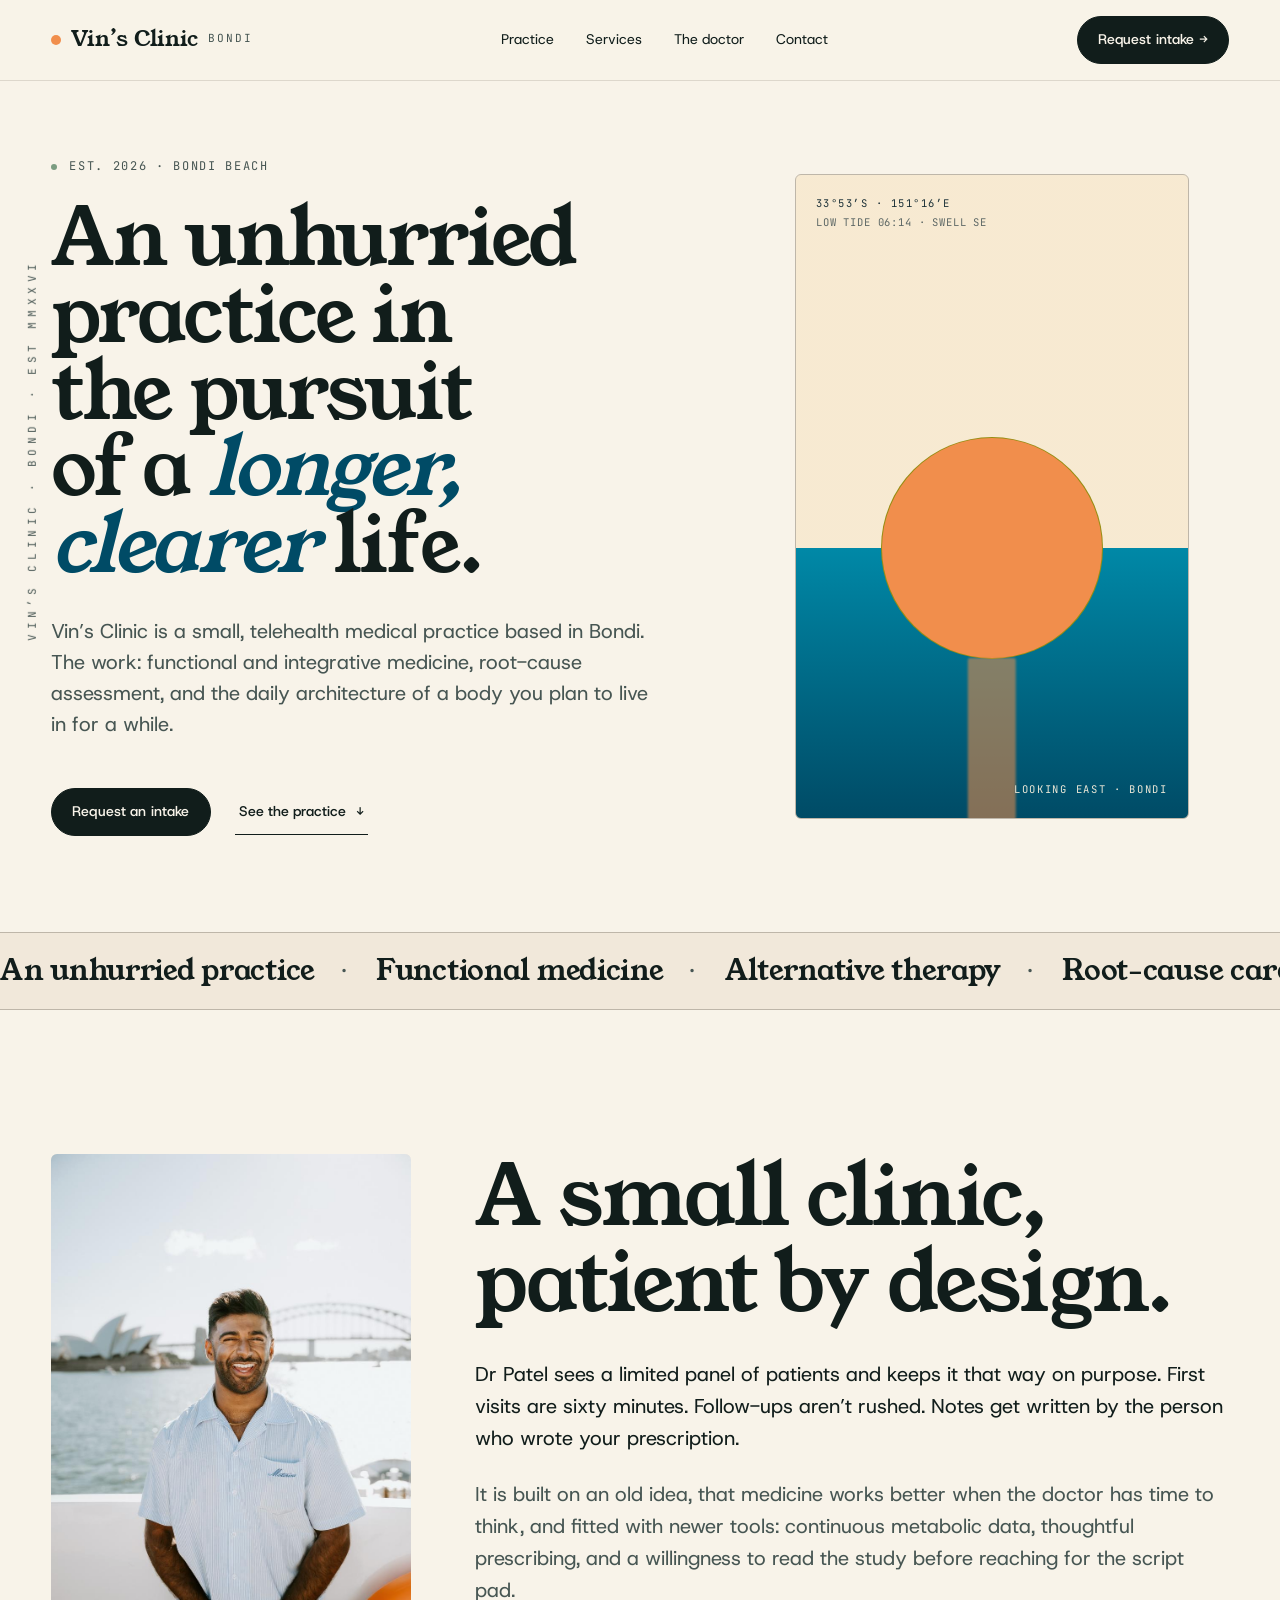
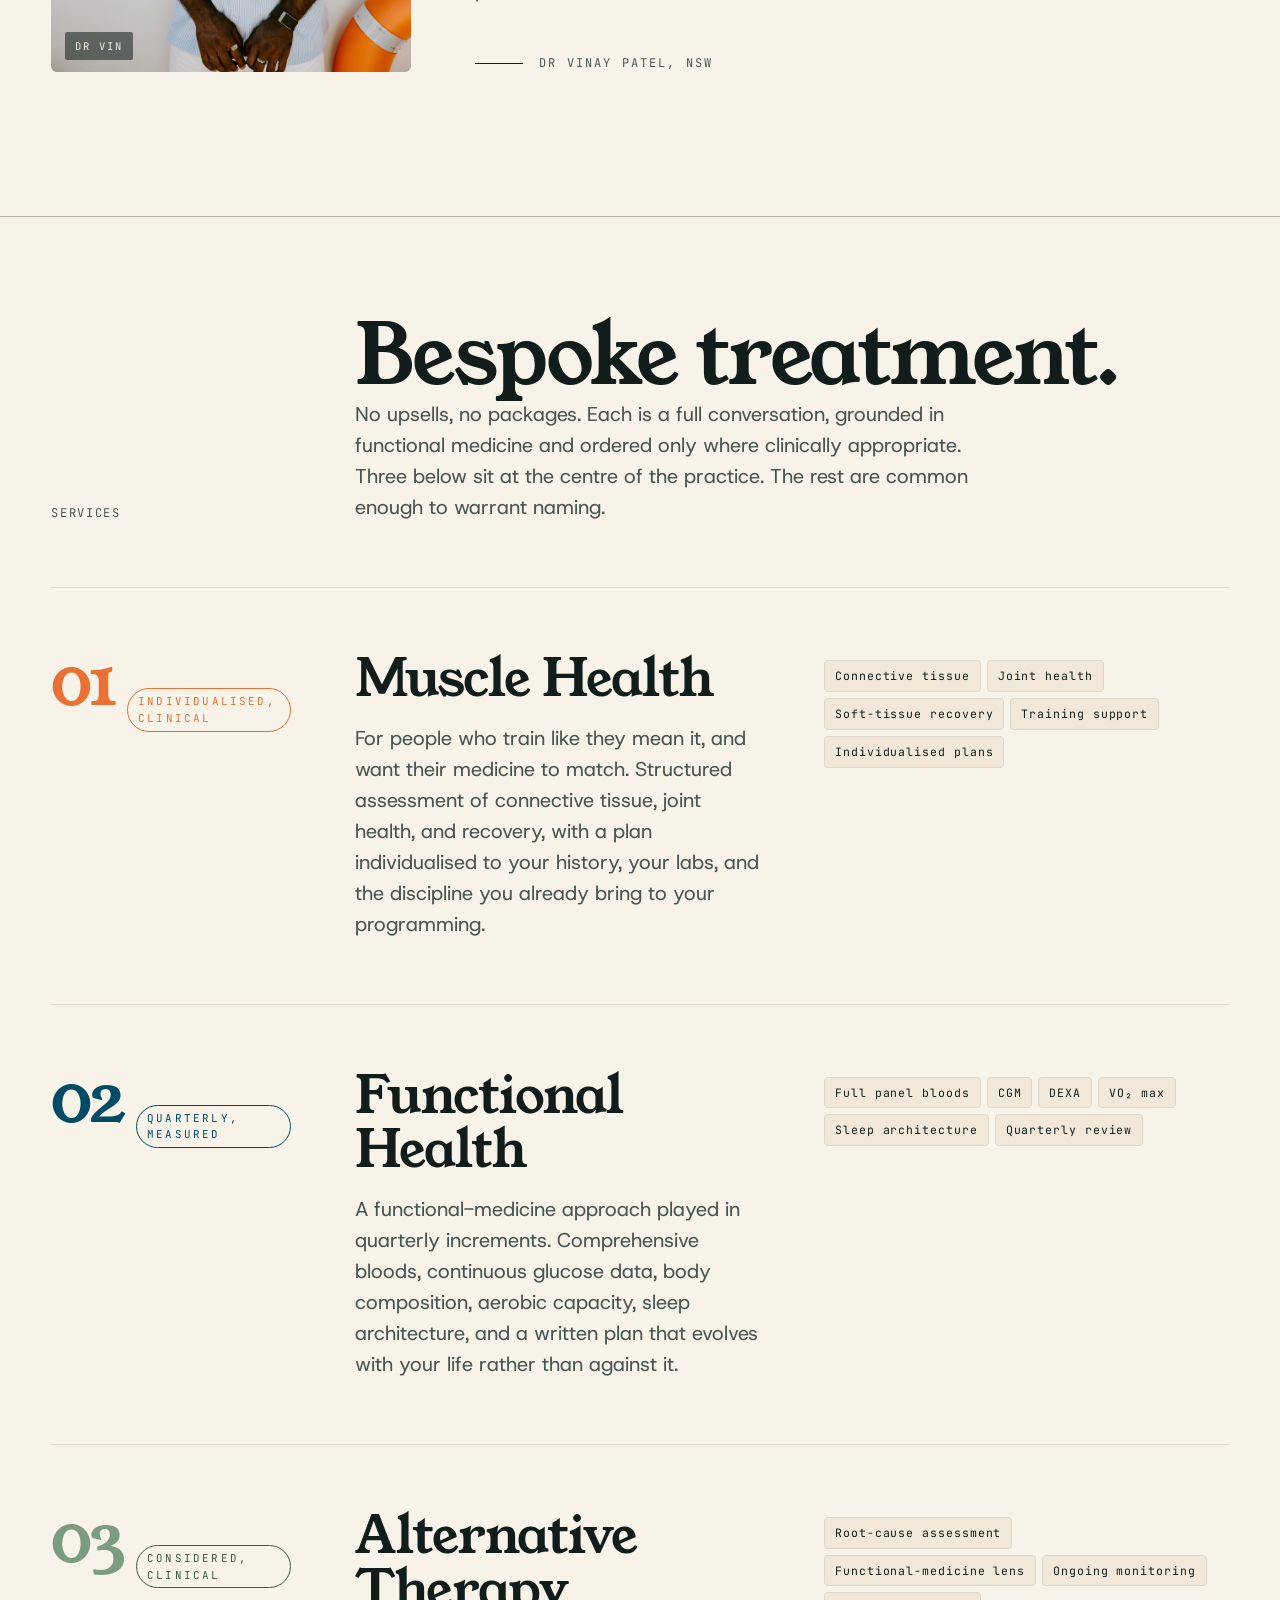
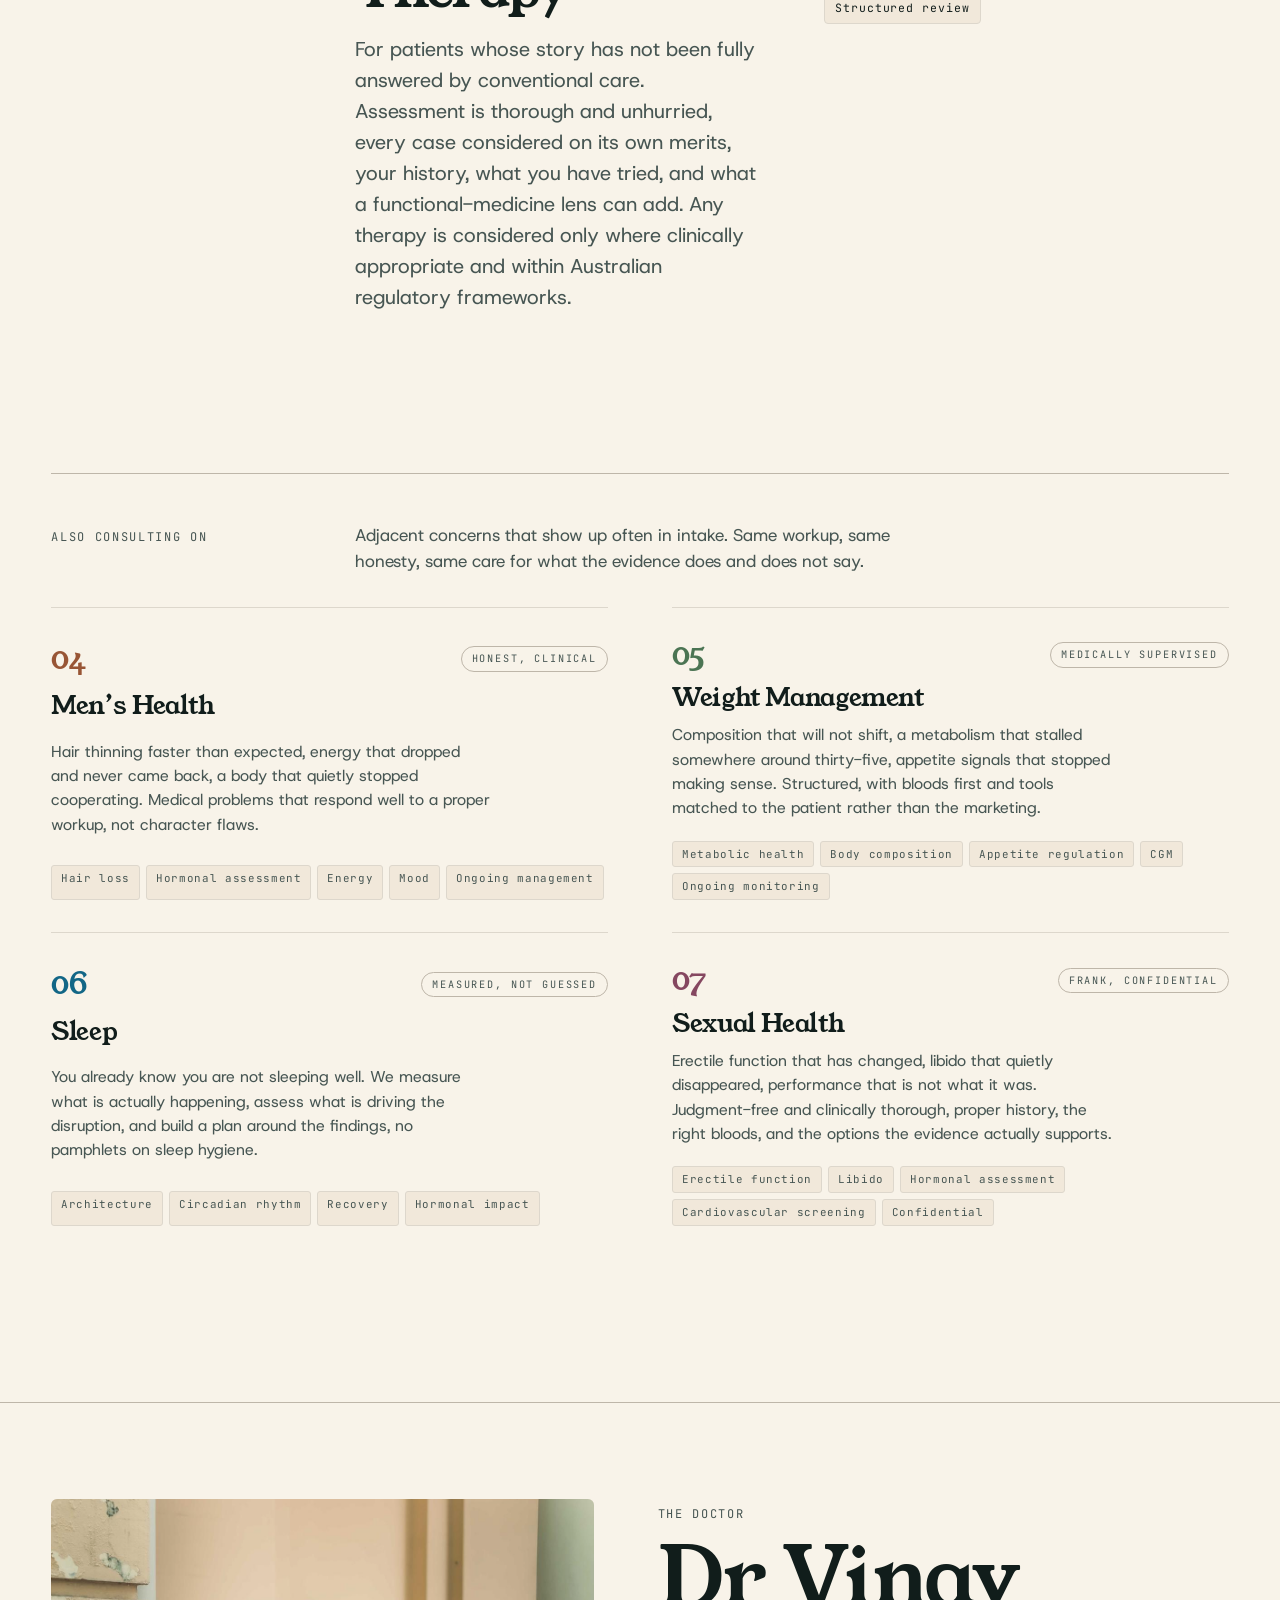
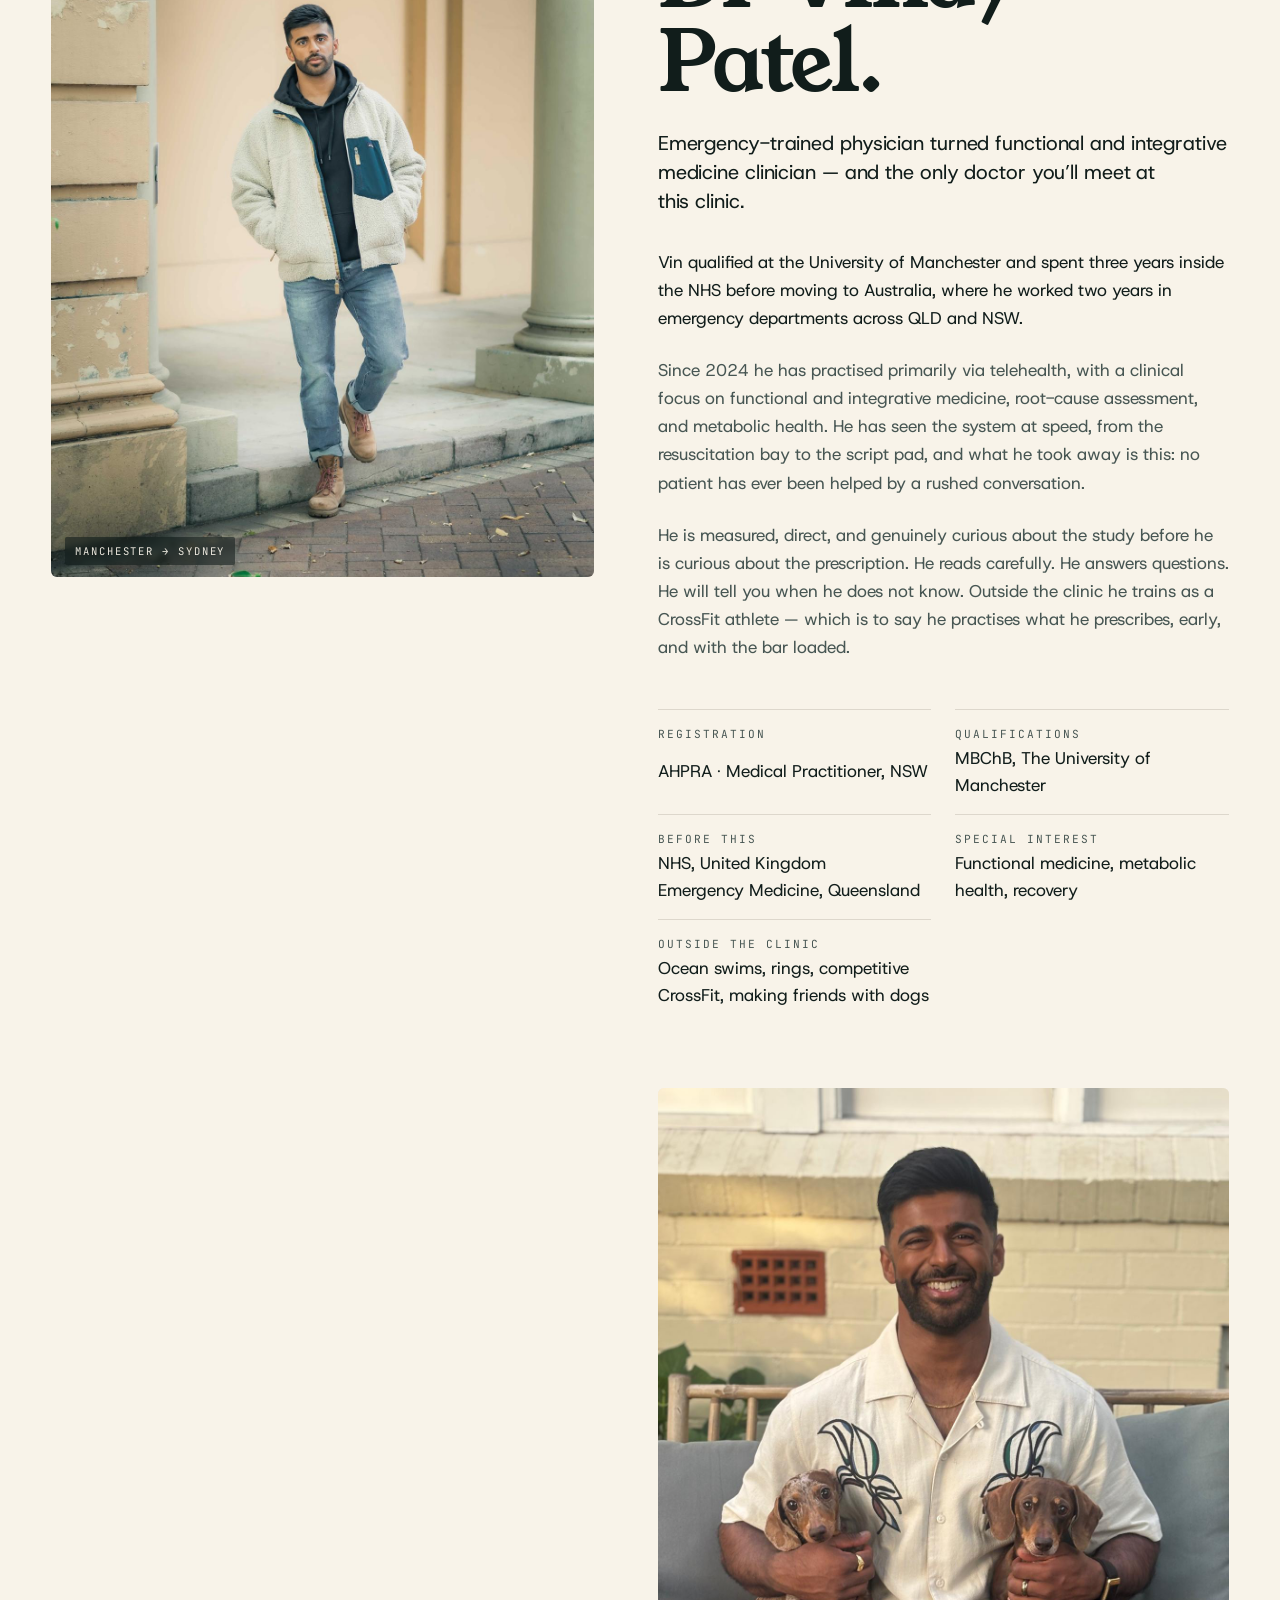
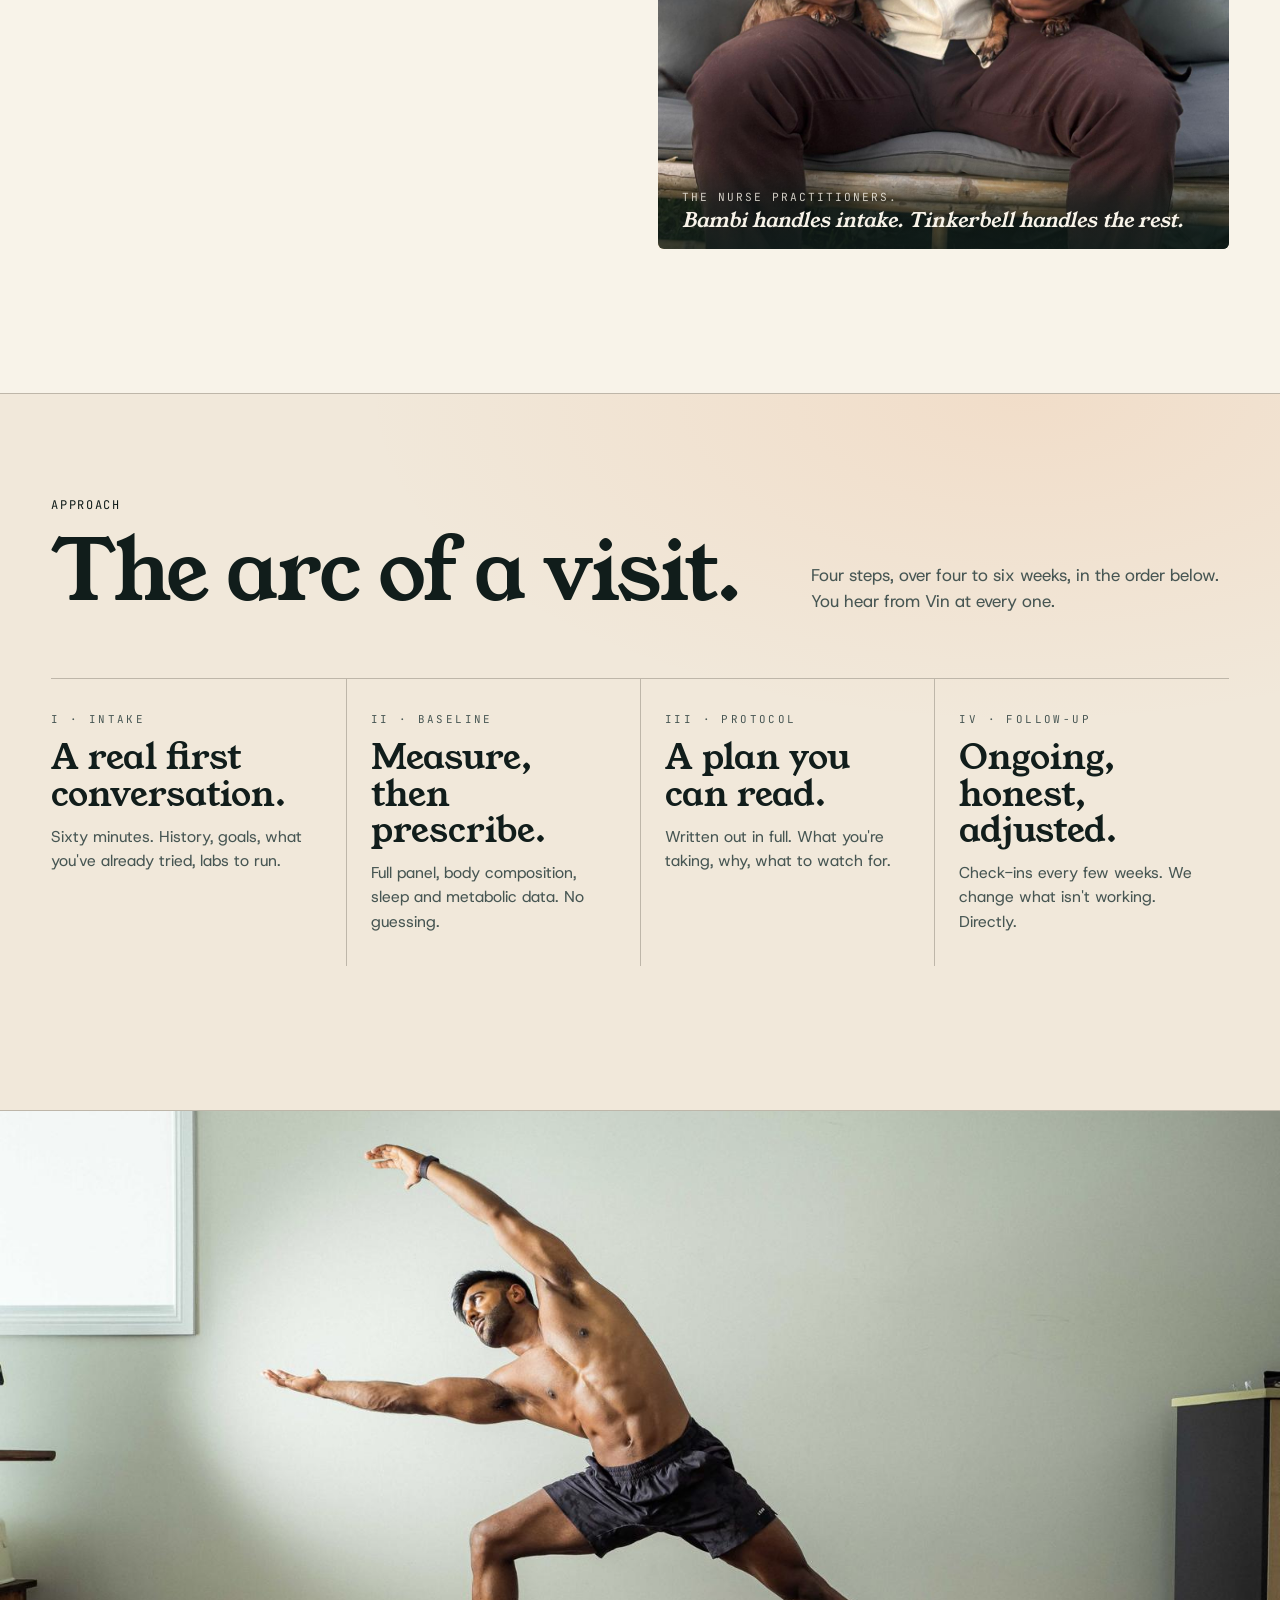
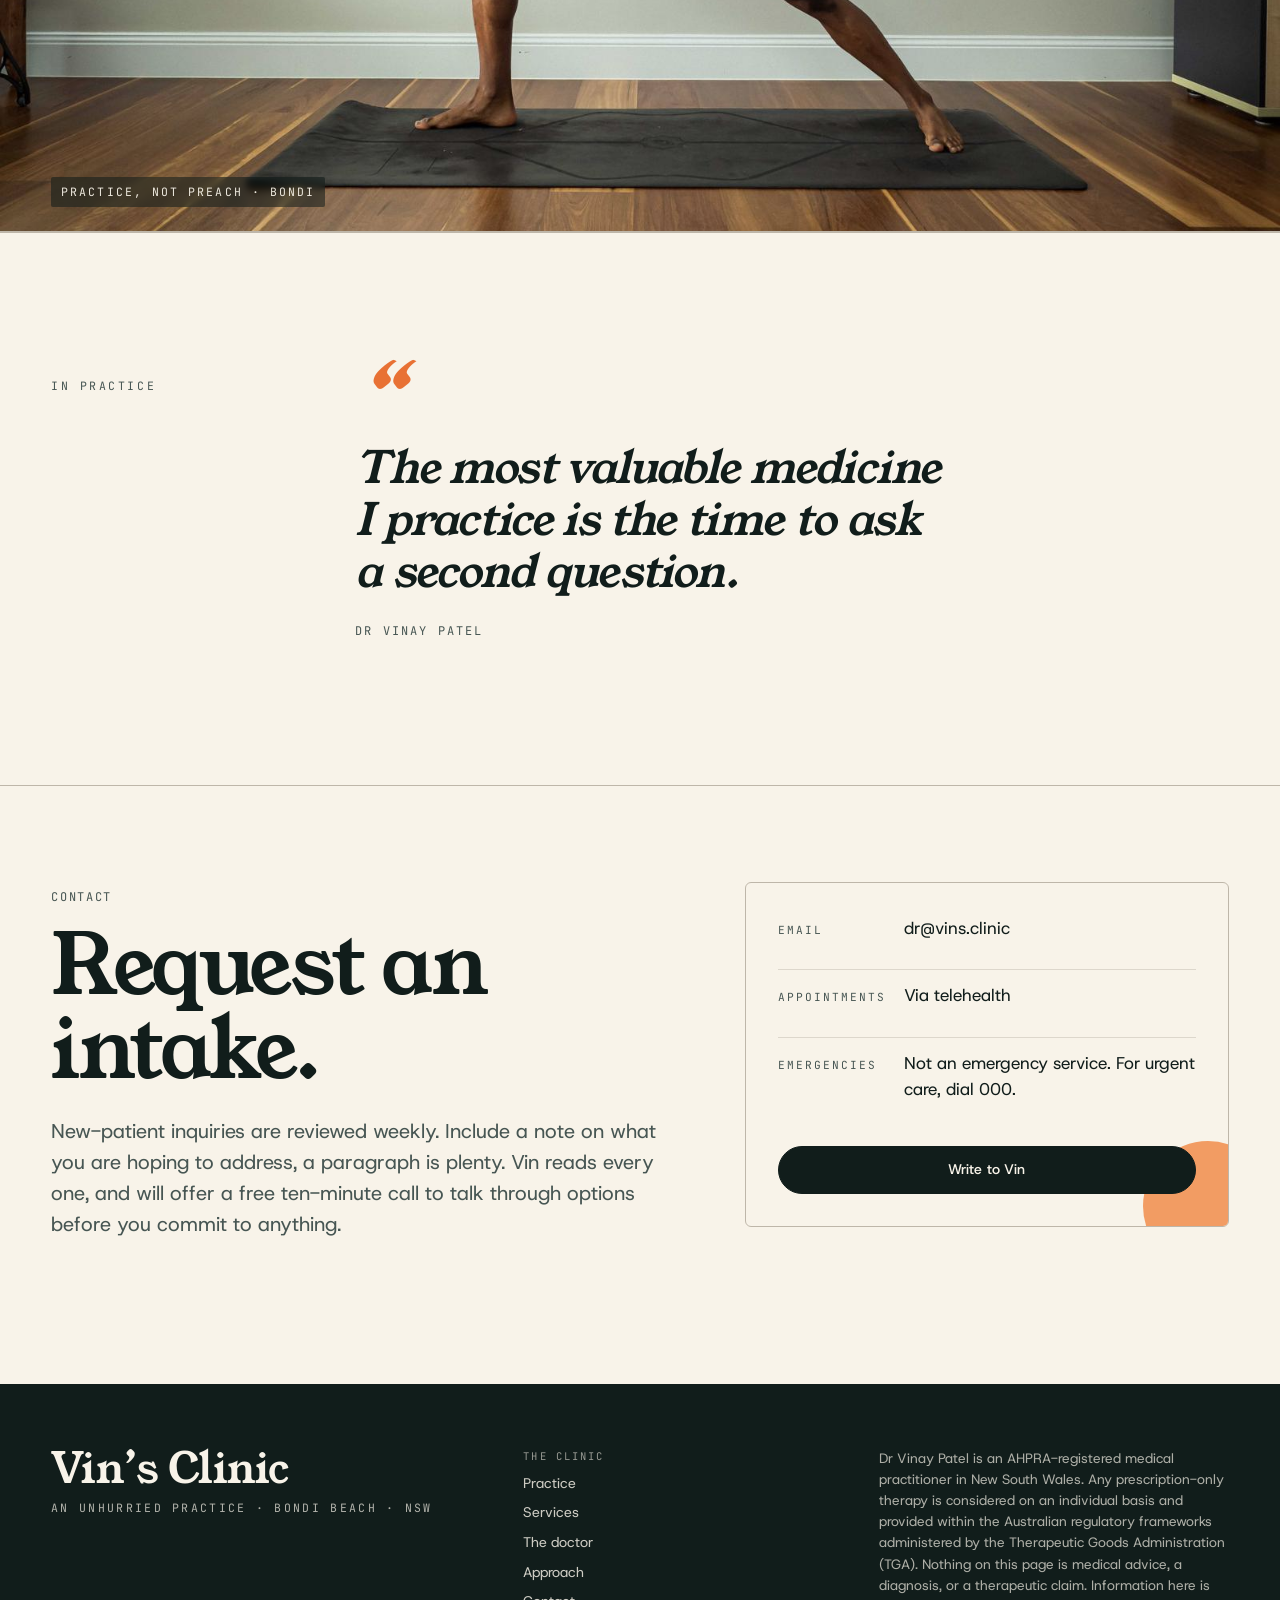
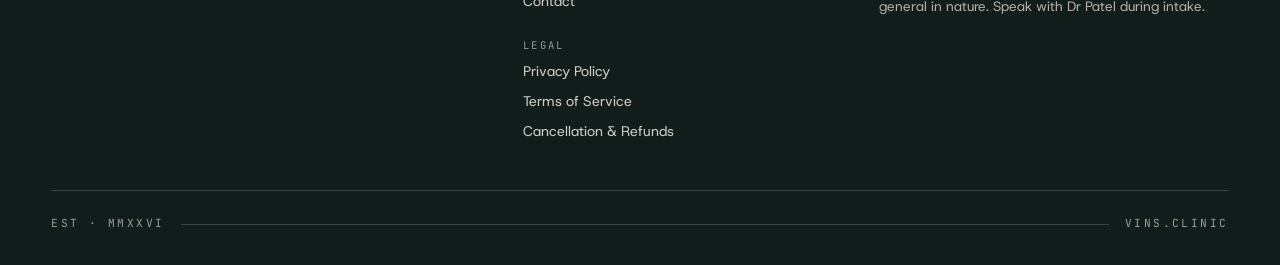
==== commit 252e40e1: "vins prompt" ====
--- a/index.html
+++ b/index.html
@@ -6,7 +6,7 @@
     <title>Vin&rsquo;s Clinic, Bondi, an unhurried practice</title>
     <meta
       name="description"
-      content="An unhurried, appointment-based practice in Bondi Beach. Functional and integrative medicine with Dr Vinay Patel."
+      content="An unhurried, telehealth medical practice based in Bondi. Functional and integrative medicine with Dr Vinay Patel."
     />
     <meta name="theme-color" content="#f2ece0" />
     <link rel="canonical" href="https://vins.clinic/" />
@@ -15,7 +15,7 @@
     <meta property="og:type" content="website" />
     <meta property="og:site_name" content="Vin&rsquo;s Clinic" />
     <meta property="og:title" content="Vin&rsquo;s Clinic, Bondi" />
-    <meta property="og:description" content="An unhurried, appointment-based medical practice on the ocean side of Bondi. Dr Vinay Patel." />
+    <meta property="og:description" content="An unhurried, telehealth medical practice based in Bondi. Dr Vinay Patel." />
     <meta property="og:url" content="https://vins.clinic/" />
     <meta property="og:locale" content="en_AU" />
     <meta property="og:image" content="https://vins.clinic/og-image.jpg" />
@@ -28,7 +28,7 @@
     <!-- Twitter / X -->
     <meta name="twitter:card" content="summary_large_image" />
     <meta name="twitter:title" content="Vin&rsquo;s Clinic, Bondi" />
-    <meta name="twitter:description" content="An unhurried, appointment-based medical practice on the ocean side of Bondi." />
+    <meta name="twitter:description" content="An unhurried, telehealth medical practice based in Bondi." />
     <meta name="twitter:image" content="https://vins.clinic/og-image.jpg" />
     <meta name="twitter:image:alt" content="Vin&rsquo;s Clinic, an unhurried practice in Bondi." />
 
@@ -1331,11 +1331,10 @@
               An unhurried practice in the pursuit of&nbsp;a <em>longer, clearer</em> life.
             </h1>
             <p class="hero-lede reveal reveal-3">
-              Vin&rsquo;s Clinic is a small, appointment-based medical
-              practice on the ocean side of Bondi. The work: functional
-              and integrative medicine, root-cause assessment, and the
-              daily architecture of a body you plan to live in for a
-              while.
+              Vin&rsquo;s Clinic is a small, telehealth medical practice
+              based in Bondi. The work: functional and integrative
+              medicine, root-cause assessment, and the daily
+              architecture of a body you plan to live in for a while.
             </p>
             <div class="hero-cta reveal reveal-4">
               <a href="#contact" class="btn">Request an intake</a>
@@ -1359,8 +1358,8 @@
     <!-- Scrolling marquee -->
     <div class="marquee" aria-hidden="true">
       <div class="marquee-track">
-        <span>An unhurried practice <em>·</em> Functional medicine <em>·</em> Alternative therapy <em>·</em> Root-cause care <em>·</em> By appointment <em>·</em> Bondi Beach <em>·</em></span>
-        <span>An unhurried practice <em>·</em> Functional medicine <em>·</em> Alternative therapy <em>·</em> Root-cause care <em>·</em> By appointment <em>·</em> Bondi Beach <em>·</em></span>
+        <span>An unhurried practice <em>·</em> Functional medicine <em>·</em> Alternative therapy <em>·</em> Root-cause care <em>·</em> Telehealth <em>·</em> Australia-wide <em>·</em></span>
+        <span>An unhurried practice <em>·</em> Functional medicine <em>·</em> Alternative therapy <em>·</em> Root-cause care <em>·</em> Telehealth <em>·</em> Australia-wide <em>·</em></span>
       </div>
     </div>
 
@@ -1387,12 +1386,11 @@
               person who wrote your prescription.
             </p>
             <p>
-              The practice occupies a single room on a quiet street a
-              block from the water. It is built on an old idea, that
-              medicine works better when the doctor has time to think,
-              and fitted with newer tools: continuous metabolic data,
-              thoughtful prescribing, and a willingness to read the
-              study before reaching for the script pad.
+              It is built on an old idea, that medicine works better
+              when the doctor has time to think, and fitted with newer
+              tools: continuous metabolic data, thoughtful prescribing,
+              and a willingness to read the study before reaching for
+              the script pad.
             </p>
           </div>
           <div class="signature">
@@ -1757,7 +1755,9 @@
             <p class="lede">
               New-patient inquiries are reviewed weekly. Include a note
               on what you are hoping to address, a paragraph is plenty.
-              Vin reads every one.
+              Vin reads every one, and will offer a free ten-minute
+              call to talk through options before you commit to
+              anything.
             </p>
           </div>
           <div class="contact-card">
@@ -1768,12 +1768,8 @@
                 <dd><a href="mailto:dr@vins.clinic">dr@vins.clinic</a></dd>
               </div>
               <div class="row">
-                <dt>Visits</dt>
-                <dd>By appointment · Bondi Beach</dd>
-              </div>
-              <div class="row">
-                <dt>Hours</dt>
-                <dd>Tues &ndash; Fri · 9am to 4pm</dd>
+                <dt>Appointments</dt>
+                <dd>Via telehealth</dd>
               </div>
               <div class="row">
                 <dt>Emergencies</dt>
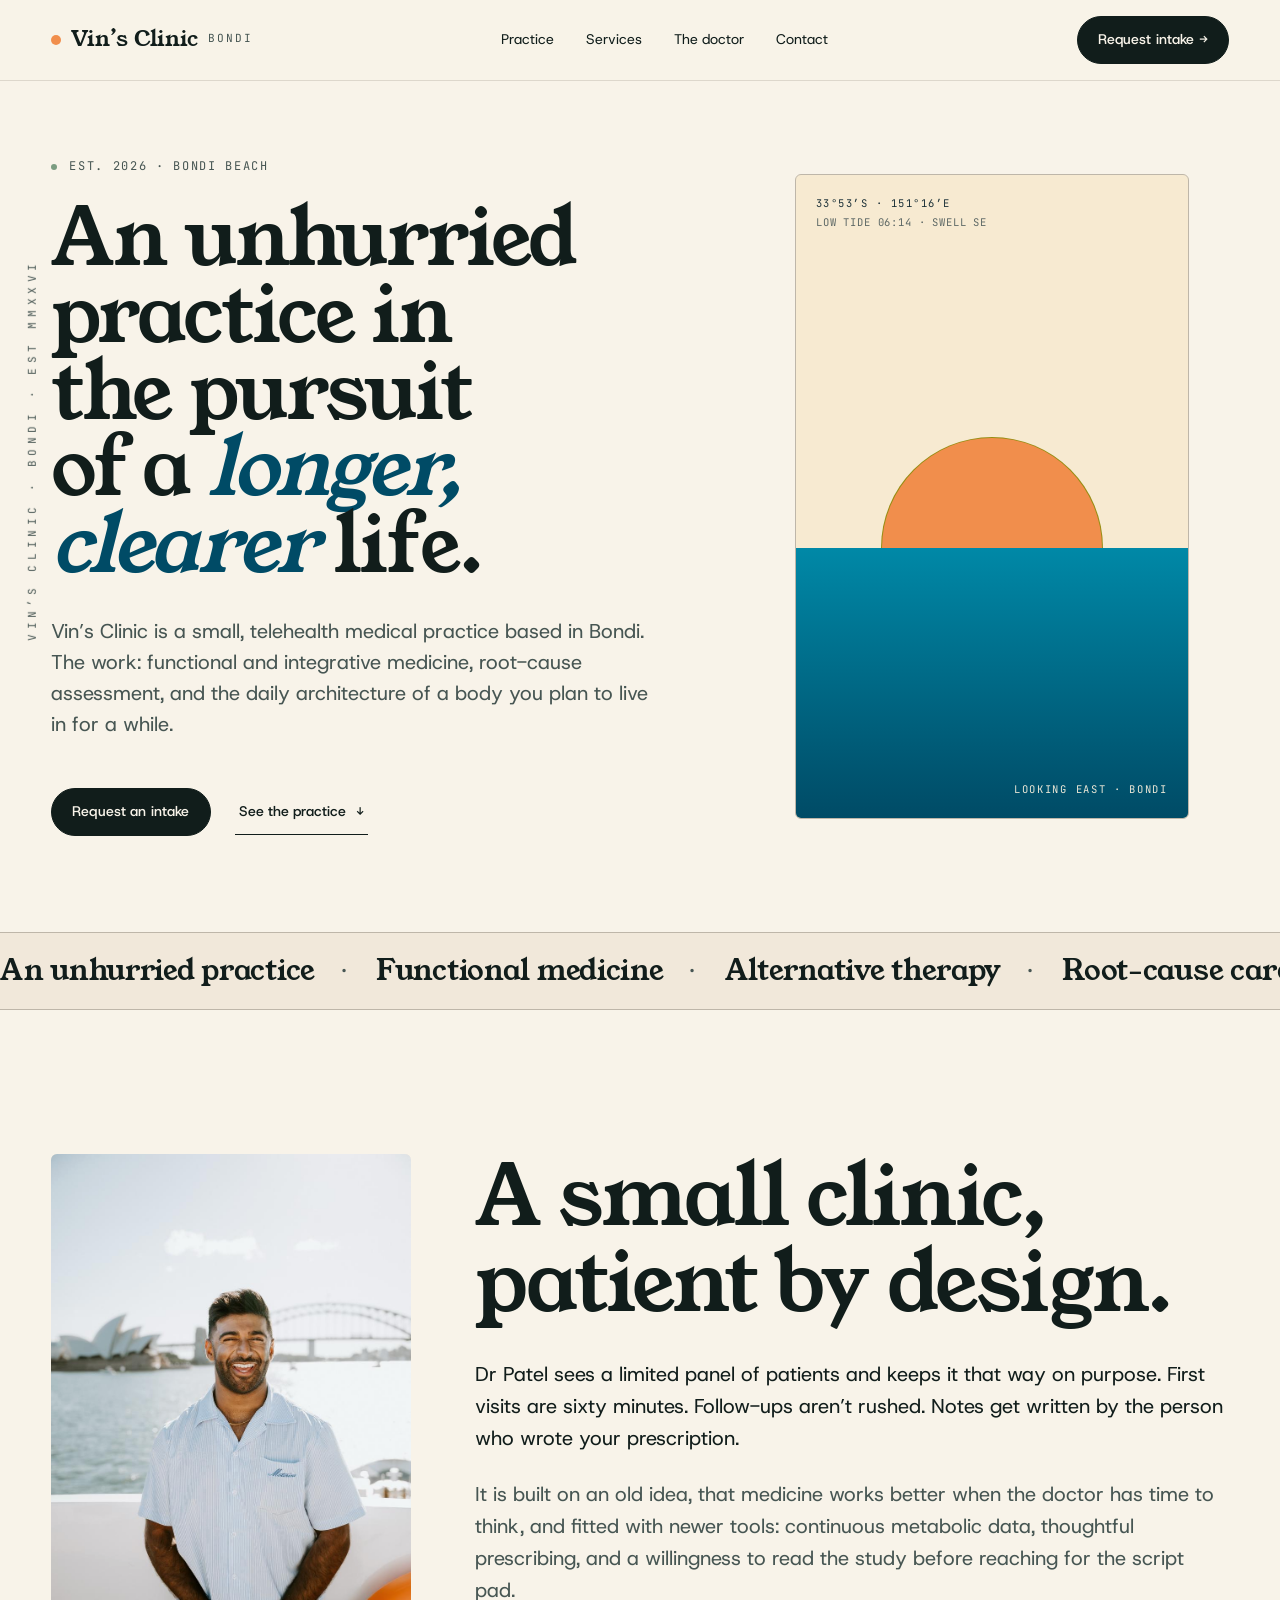
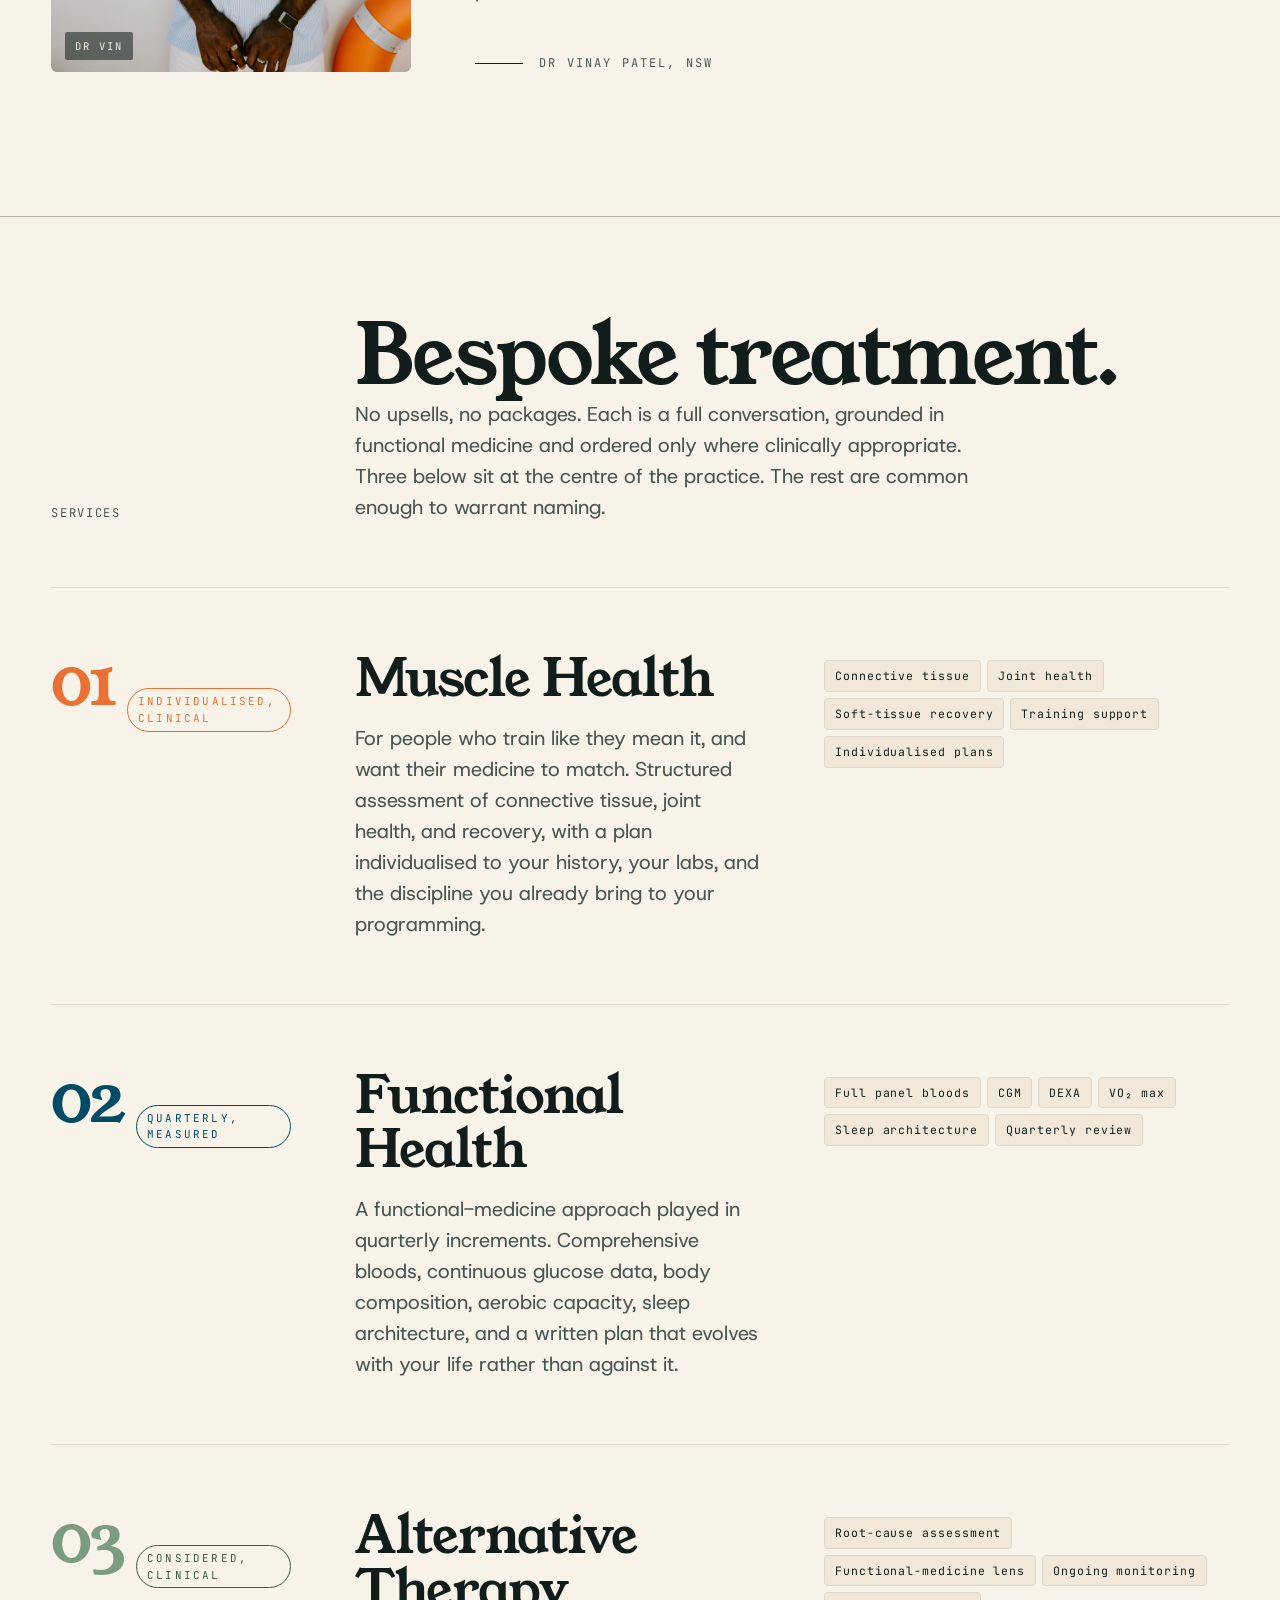
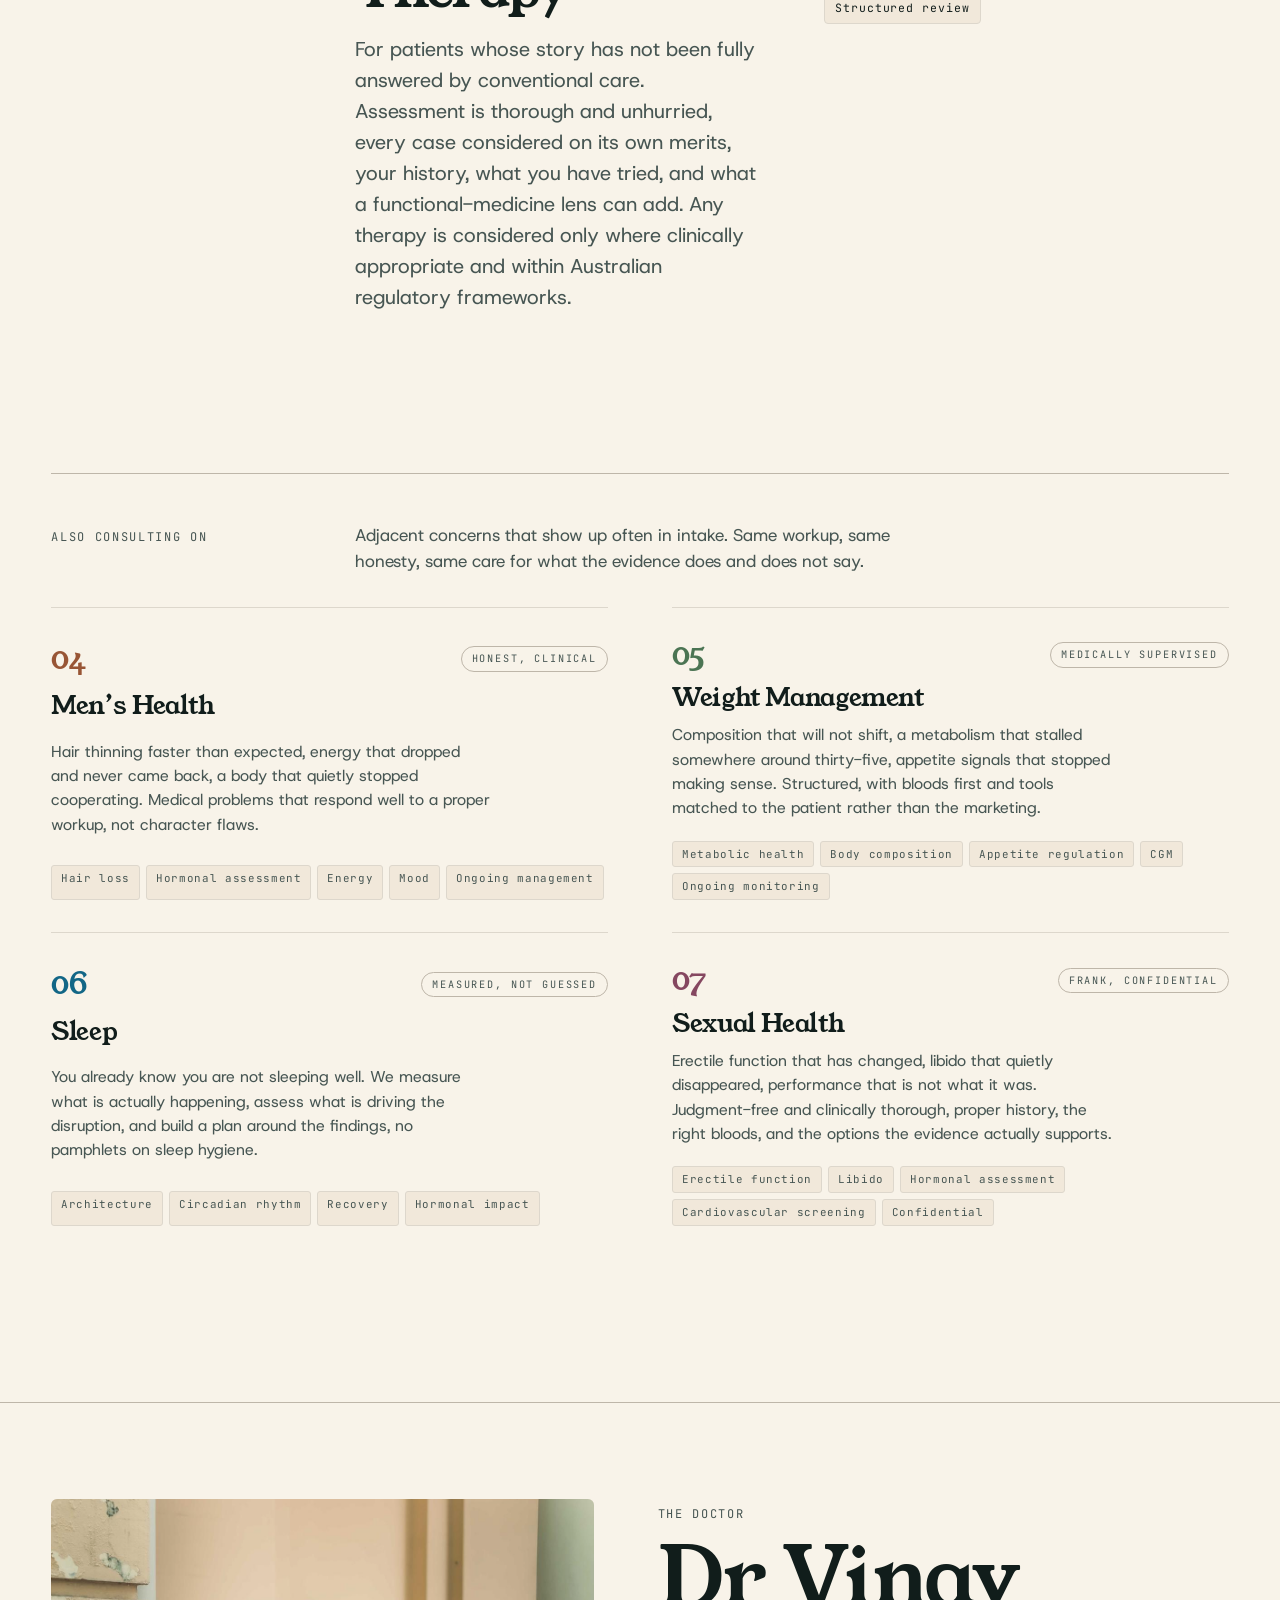
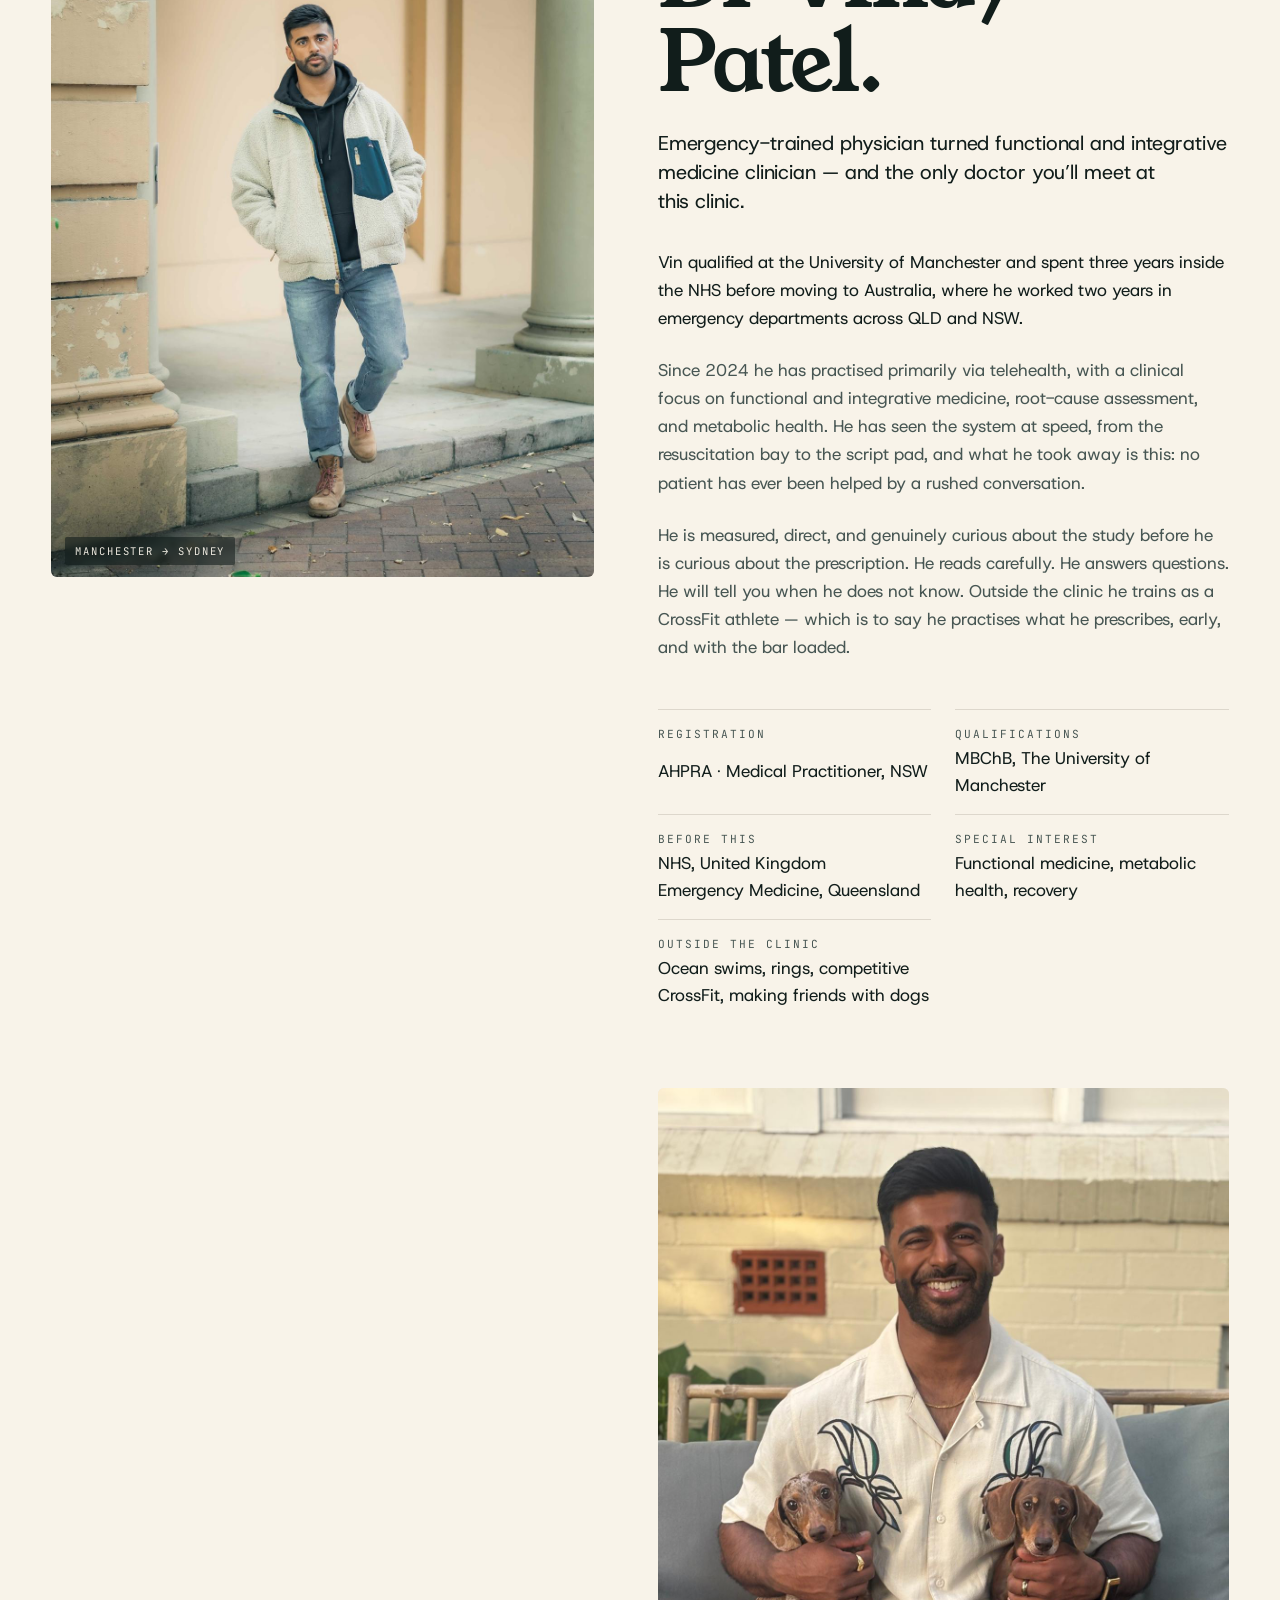
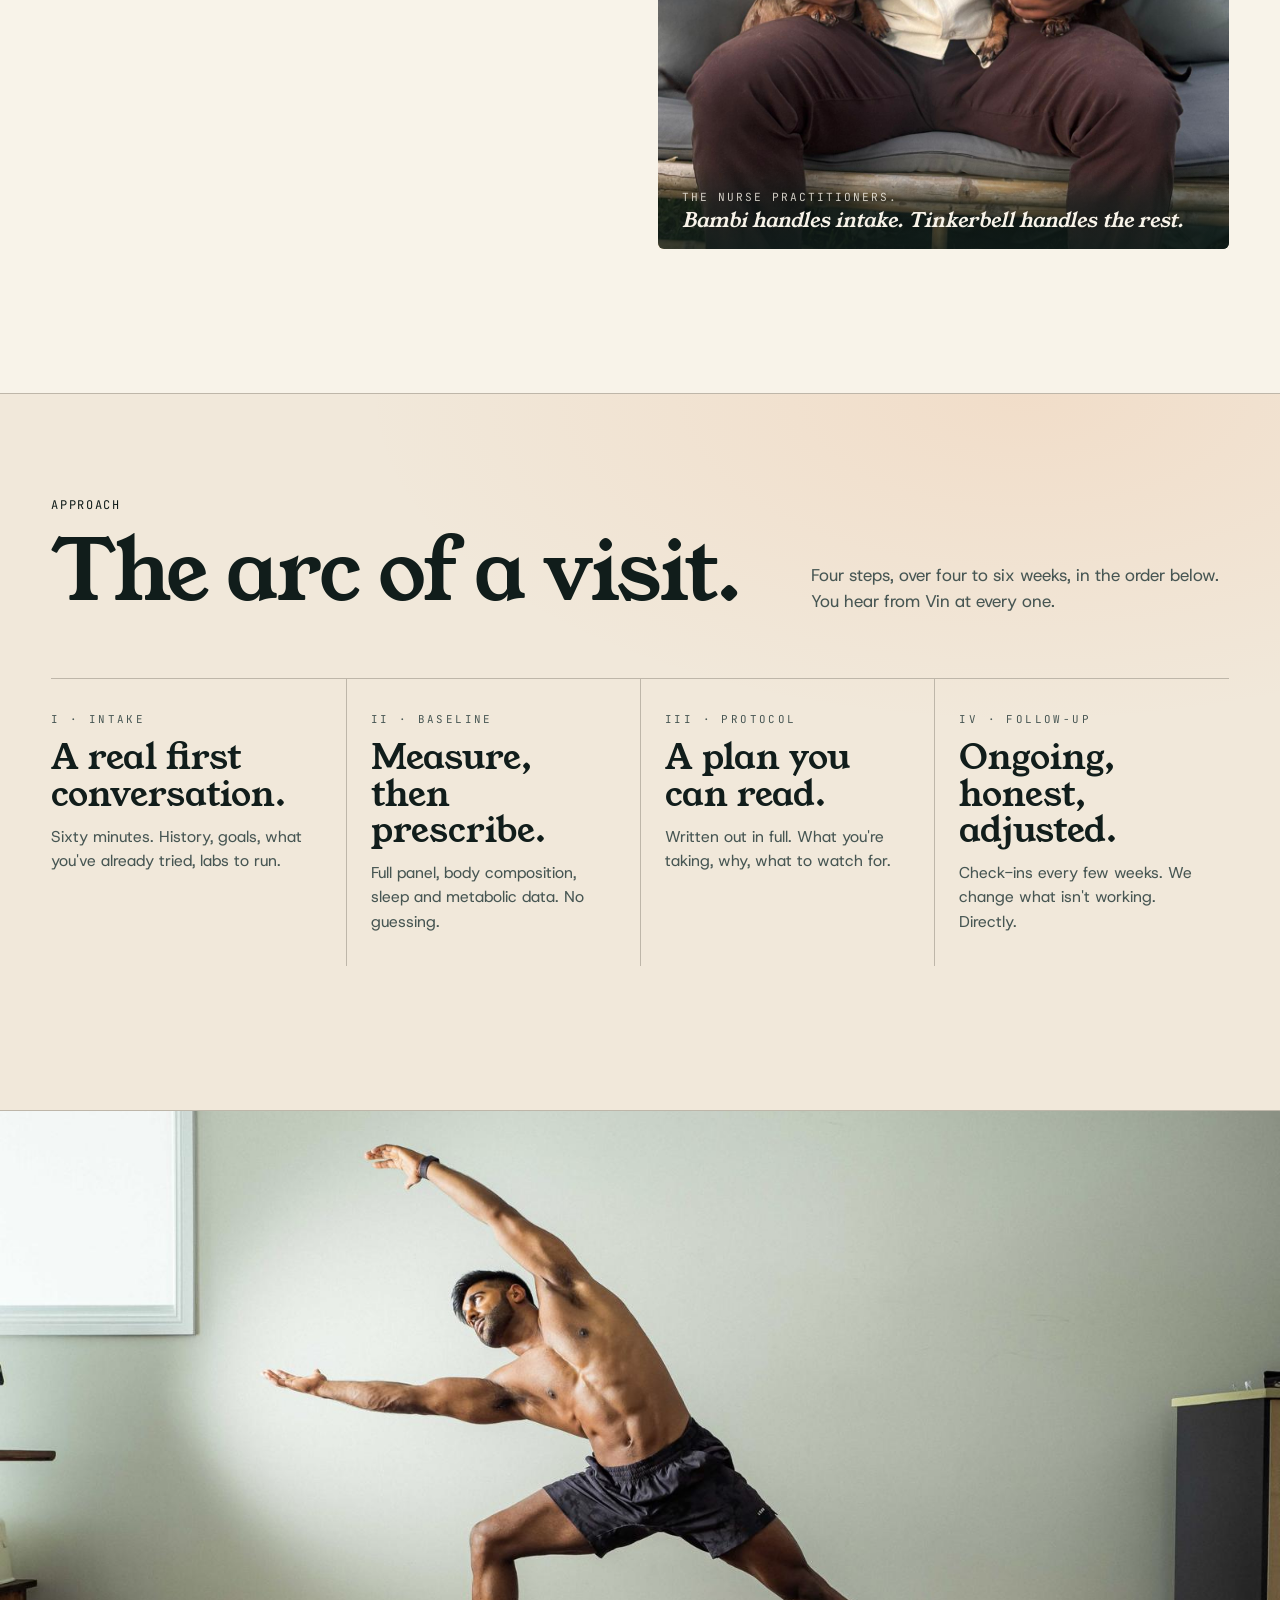
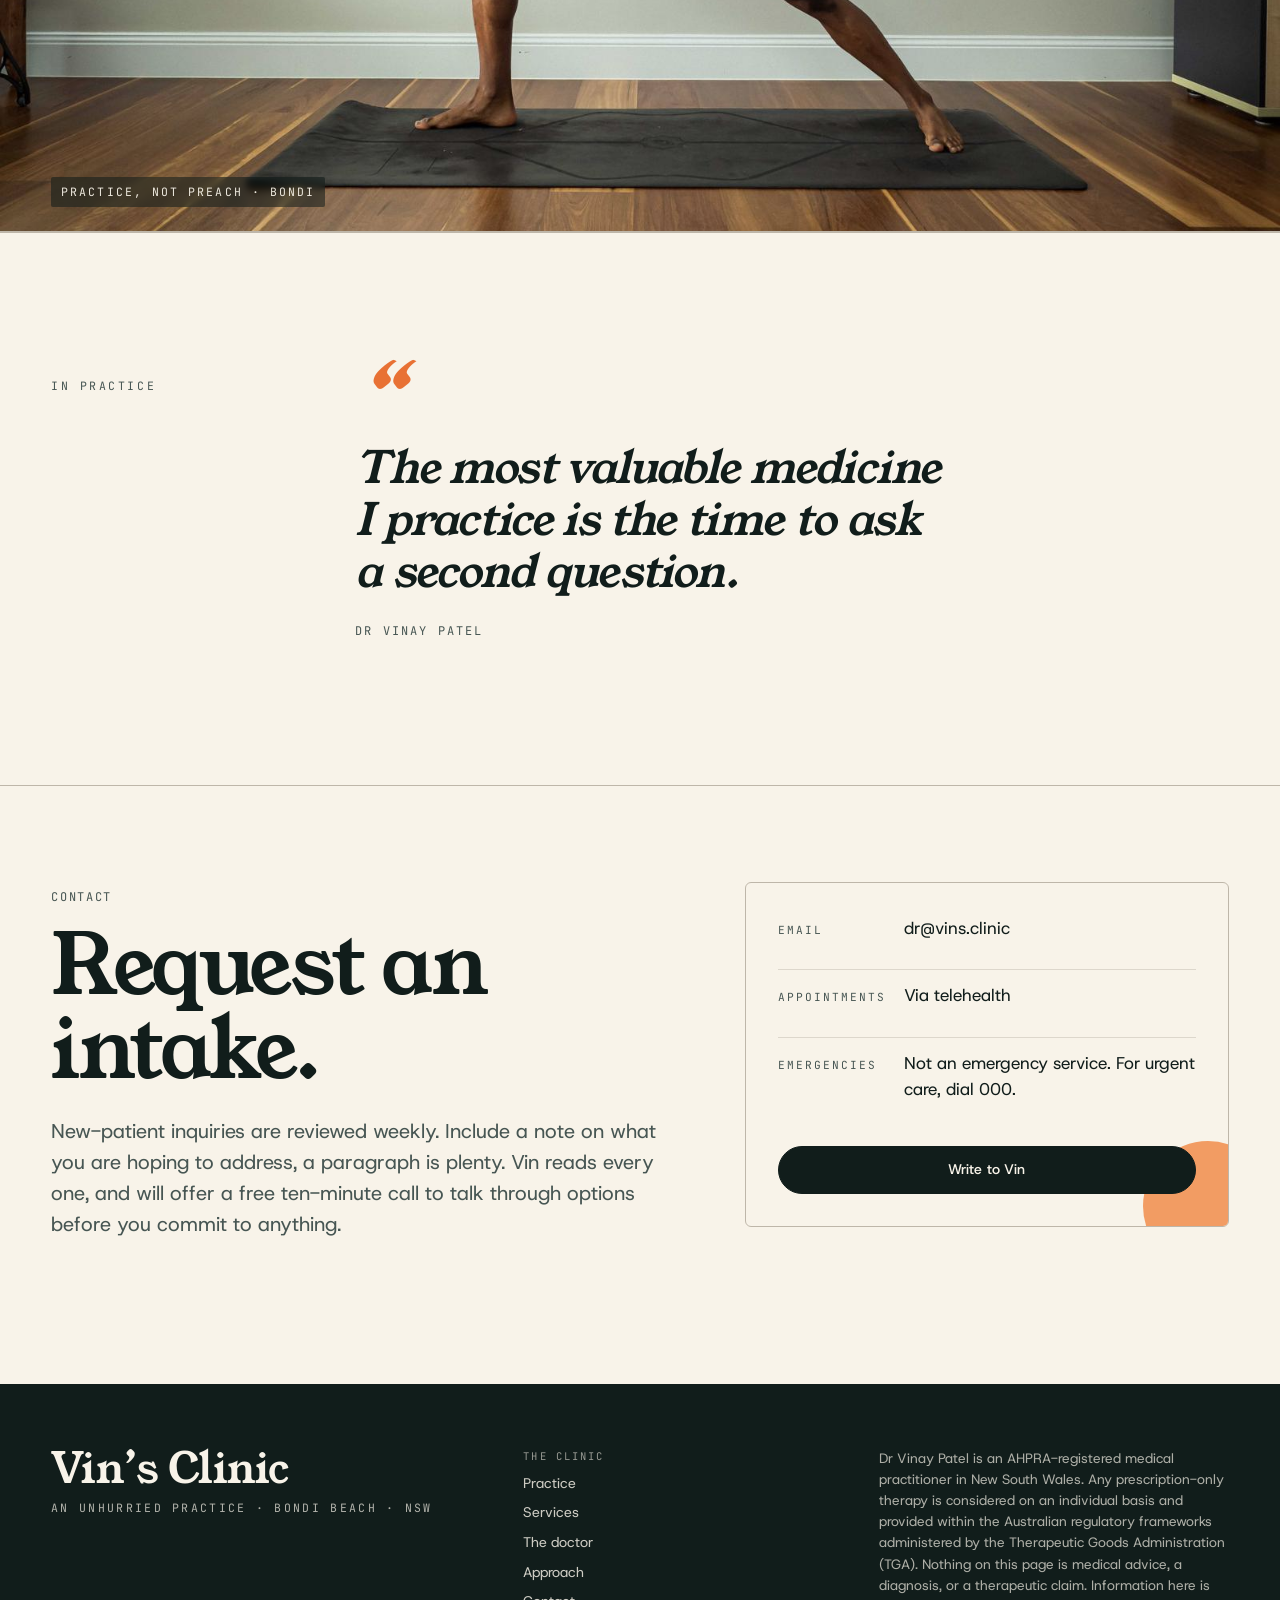
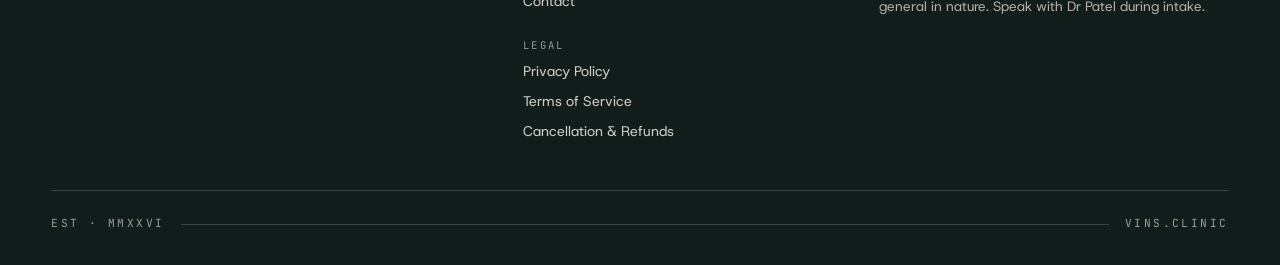
==== commit fc1499b5: "img upgrade" ====
--- a/index.html
+++ b/index.html
@@ -329,15 +329,22 @@
         border: 1px solid var(--line);
         border-radius: 6px;
         overflow: hidden;
+        background: oklch(0.94 0.035 82);
+      }
+      .horizon::after {
+        /* Sea layer, painted over the sun so it reads as rising/setting */
+        content: "";
+        position: absolute;
+        left: 0;
+        right: 0;
+        bottom: 0;
+        height: 42%;
         background: linear-gradient(
           to bottom,
-          oklch(0.94 0.035 82) 0%,
-          oklch(0.94 0.035 82) 58%,
-          var(--ocean) 58%,
+          var(--ocean) 0%,
           var(--ocean-deep) 100%
         );
-        /* NOTE: not a decorative gradient on content — this is a flat two-block
-           sky/sea illustration rendered as a single image via a hard-stop gradient. */
+        z-index: 2;
       }
       @media (min-width: 960px) {
         .horizon { min-height: 560px; }
@@ -353,19 +360,7 @@
         border-radius: 999px;
         box-shadow:
           0 0 0 1px color-mix(in oklch, var(--sun) 70%, var(--ocean-deep));
-      }
-      .horizon .sun::after {
-        /* faint reflection band on the water */
-        content: "";
-        position: absolute;
-        left: 50%;
-        top: 100%;
-        transform: translateX(-50%);
-        width: 22%;
-        height: clamp(80px, 18vh, 180px);
-        background: color-mix(in oklch, var(--sun) 55%, transparent);
-        filter: blur(1px);
-        border-radius: 2px;
+        z-index: 1;
       }
       .horizon .tag {
         position: absolute;
@@ -379,6 +374,7 @@
         letter-spacing: 0.14em;
         text-transform: uppercase;
         color: oklch(0.3 0.03 220);
+        z-index: 3;
       }
       .horizon .tag span:last-child { opacity: 0.7; letter-spacing: 0.08em; }
       .horizon .tag-r {
@@ -390,6 +386,7 @@
         letter-spacing: 0.16em;
         text-transform: uppercase;
         color: color-mix(in oklch, var(--paper) 90%, var(--ocean));
+        z-index: 3;
       }
 
       /* -------------------------------------------------------------
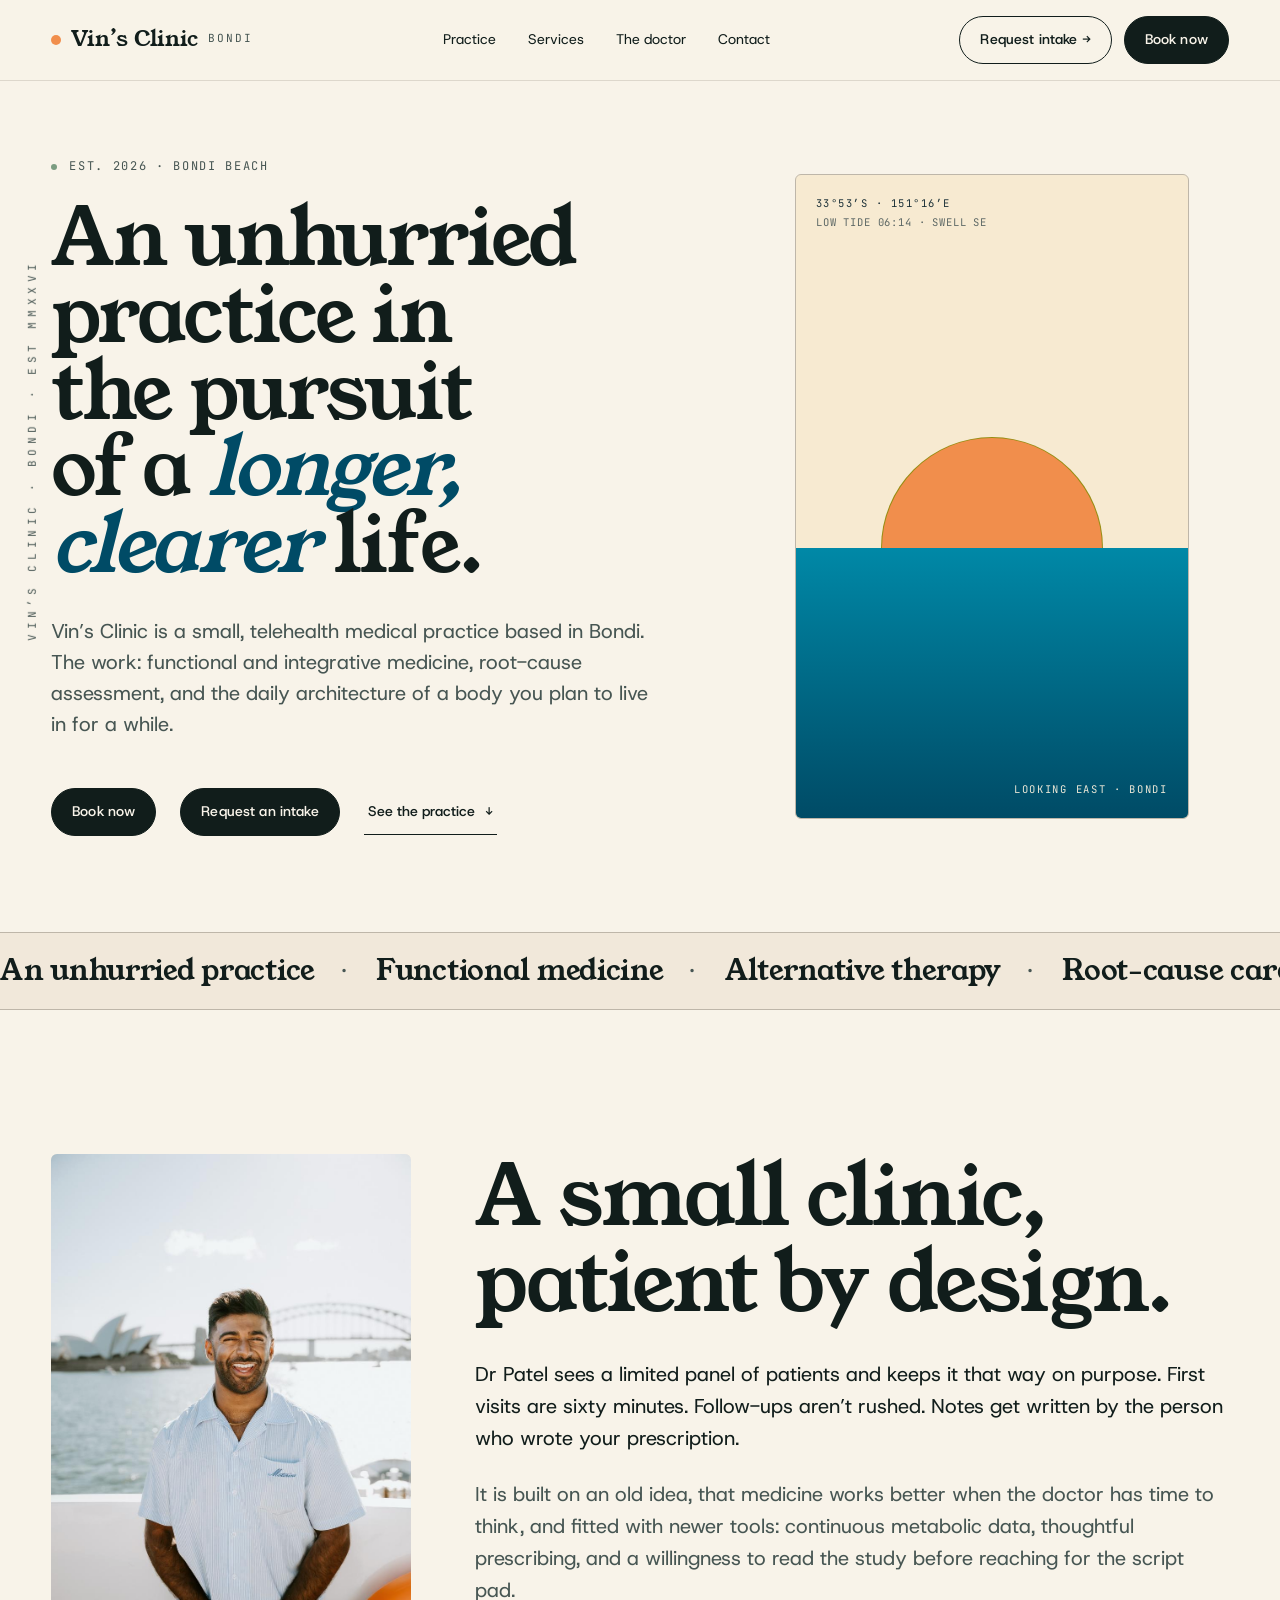
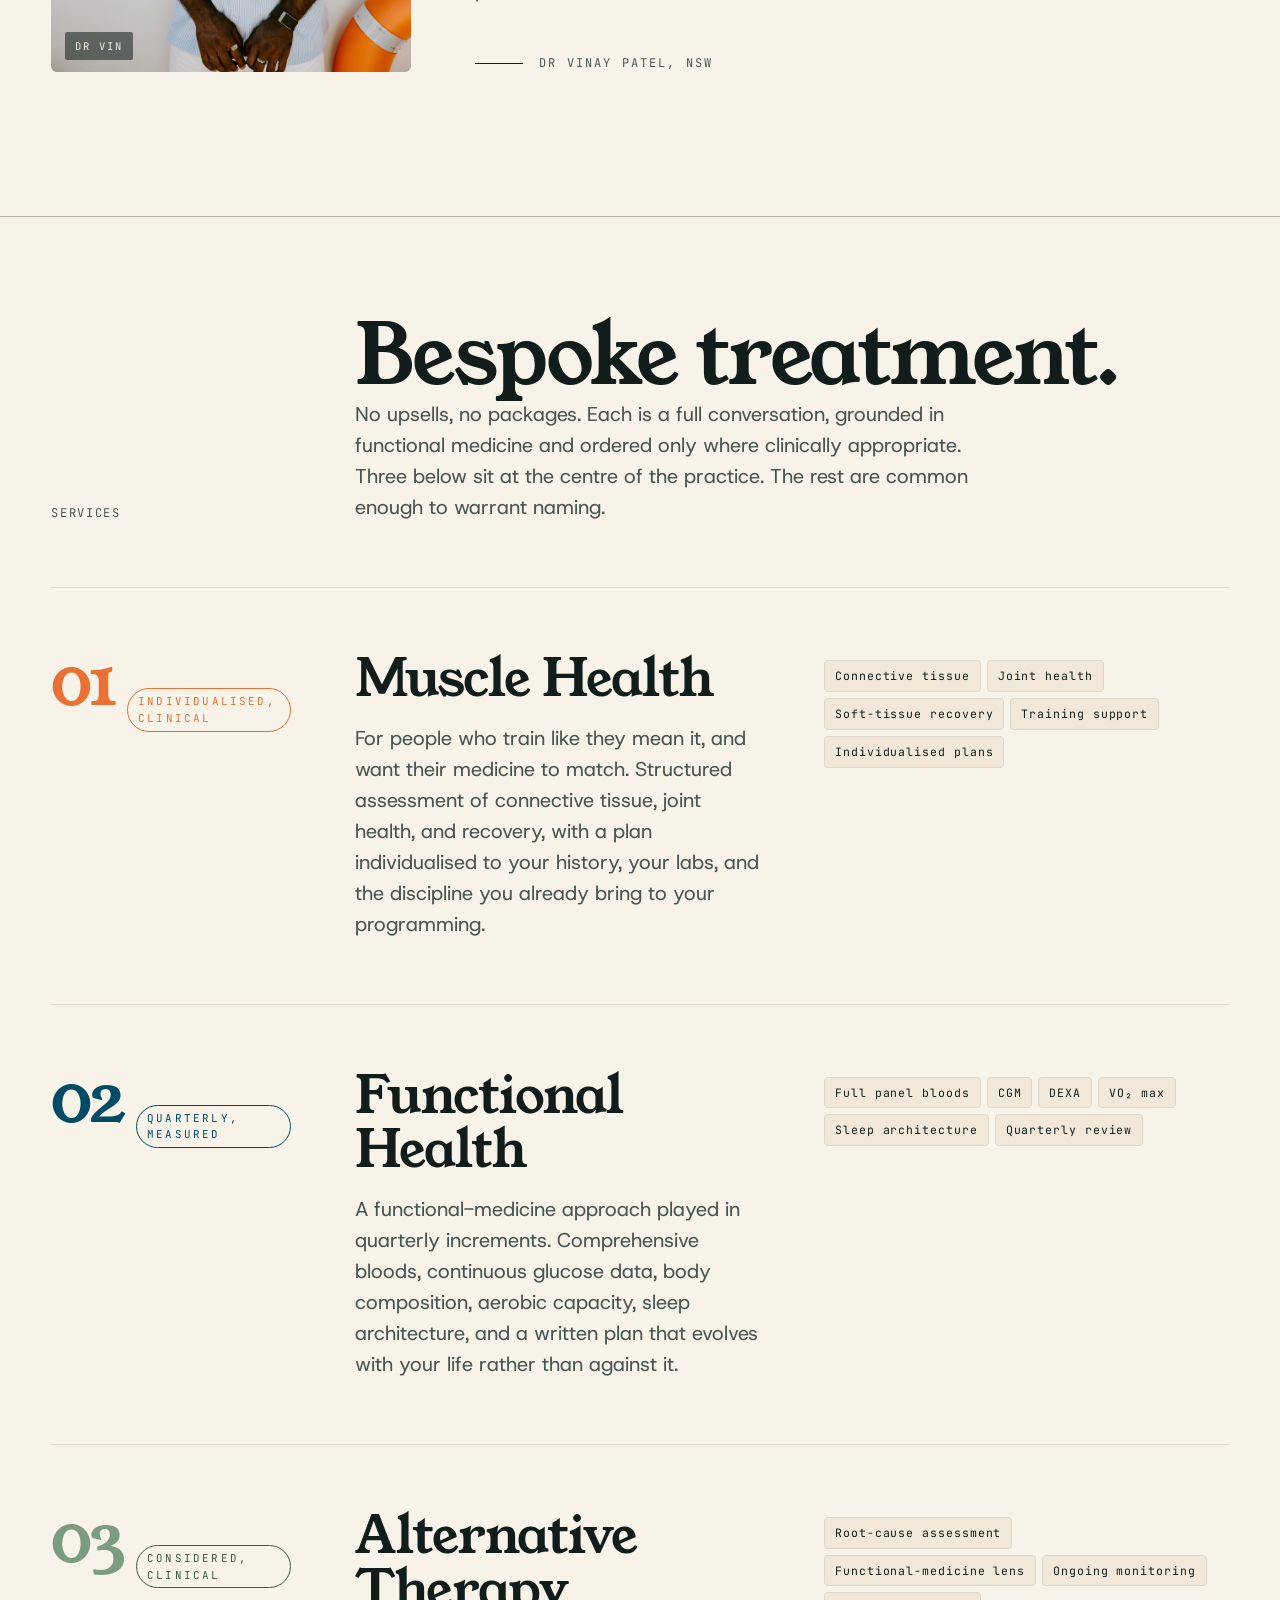
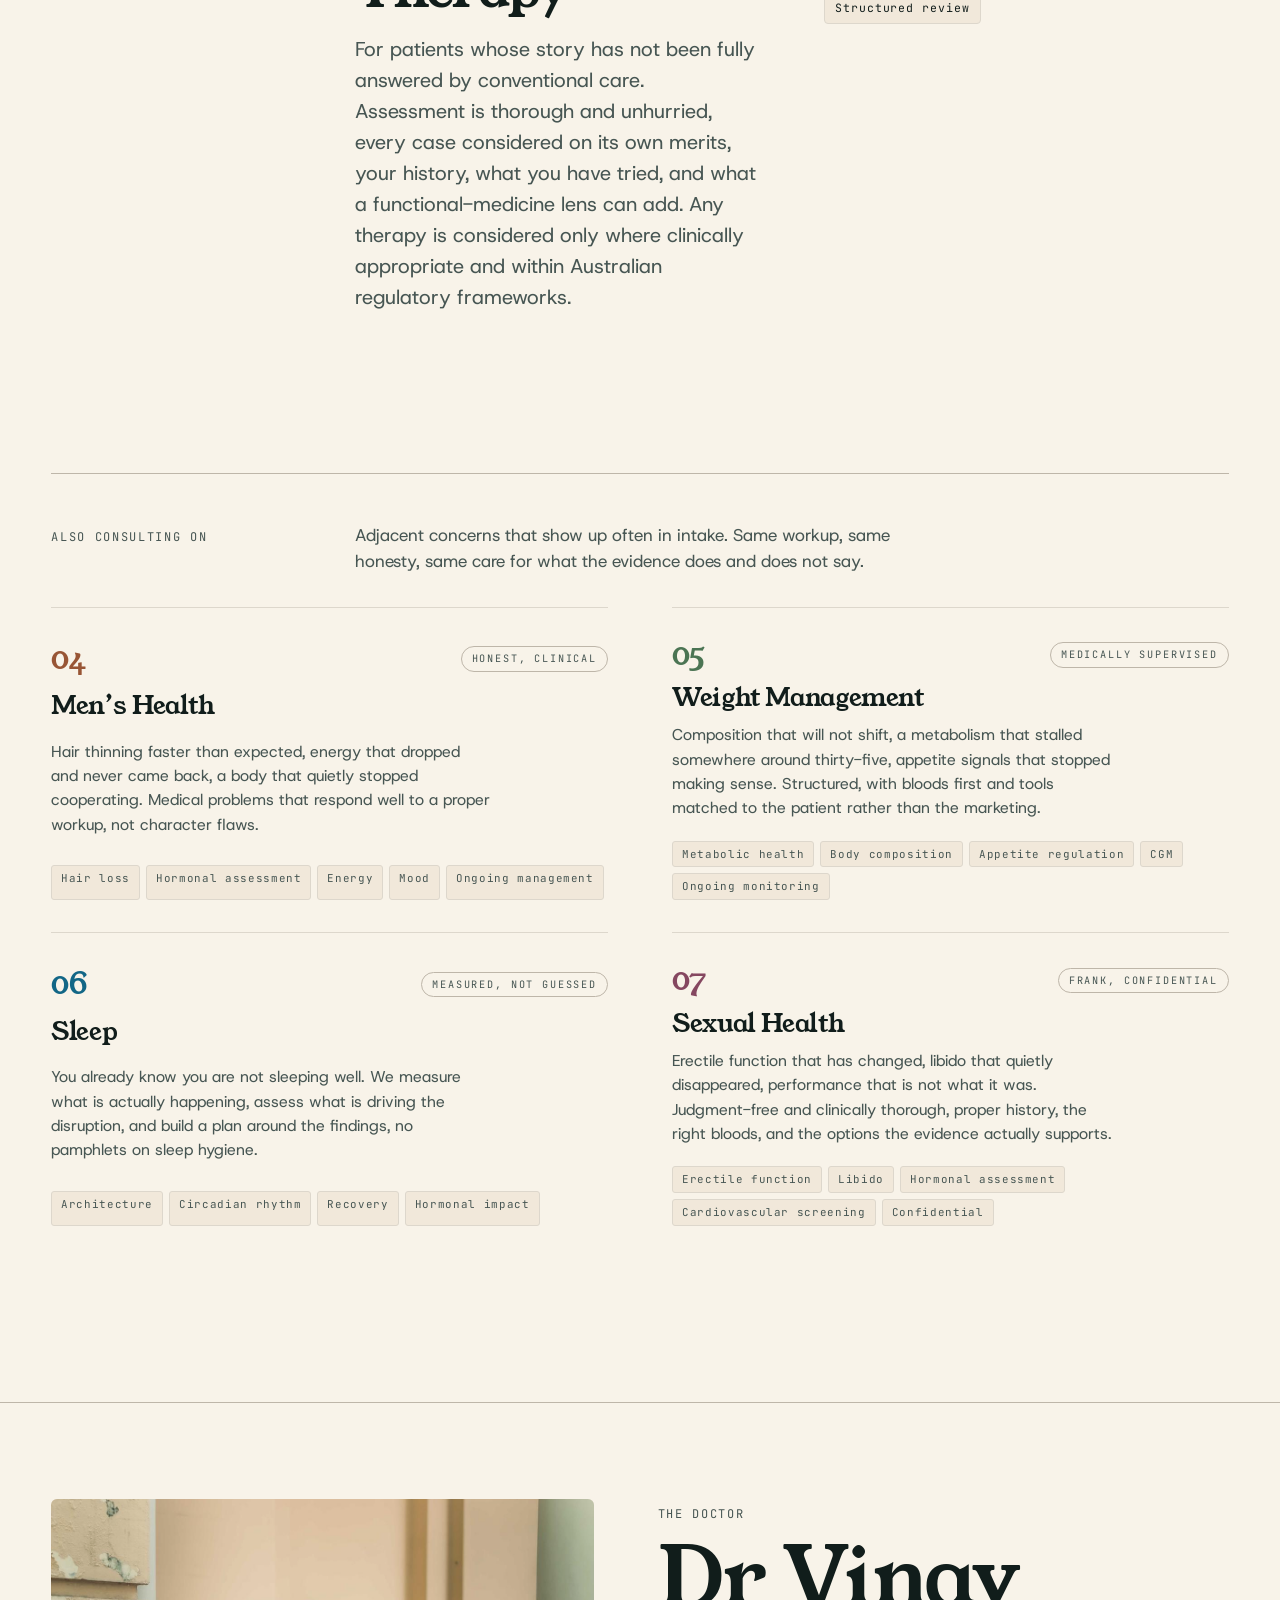
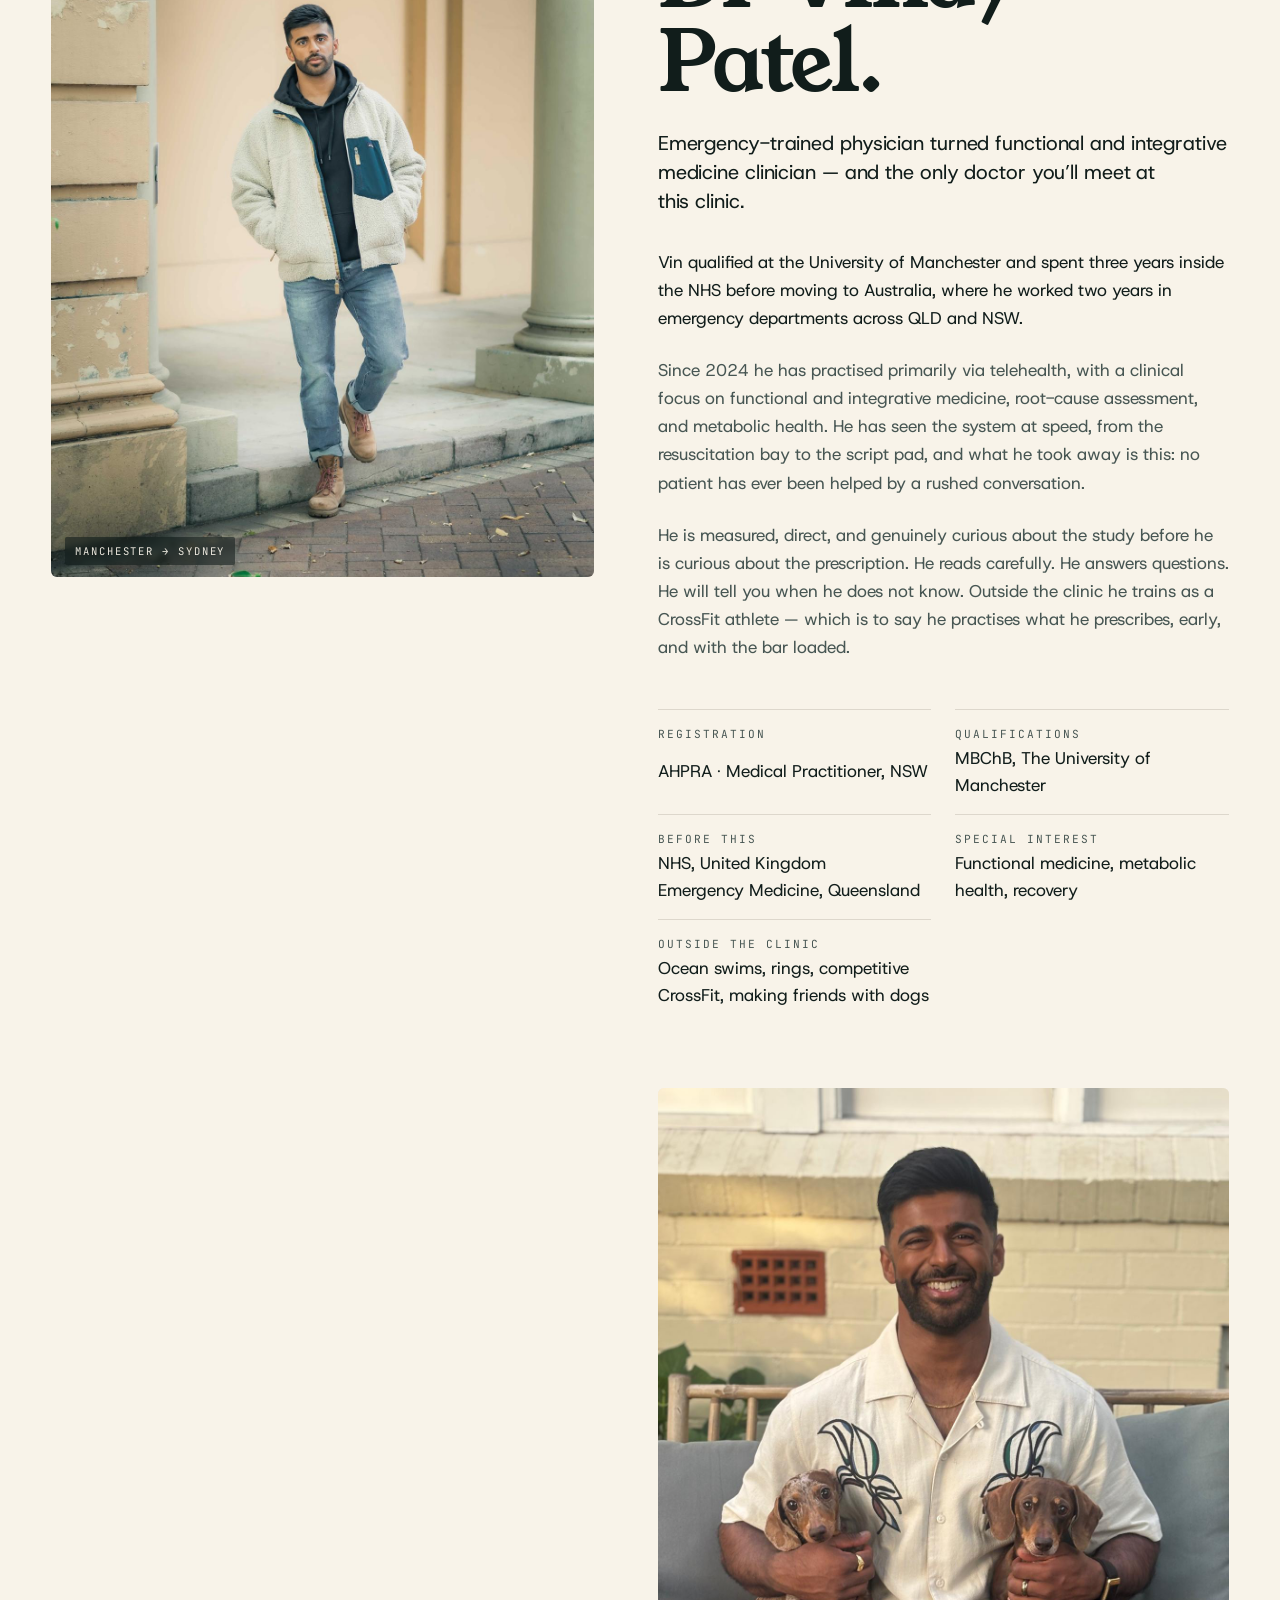
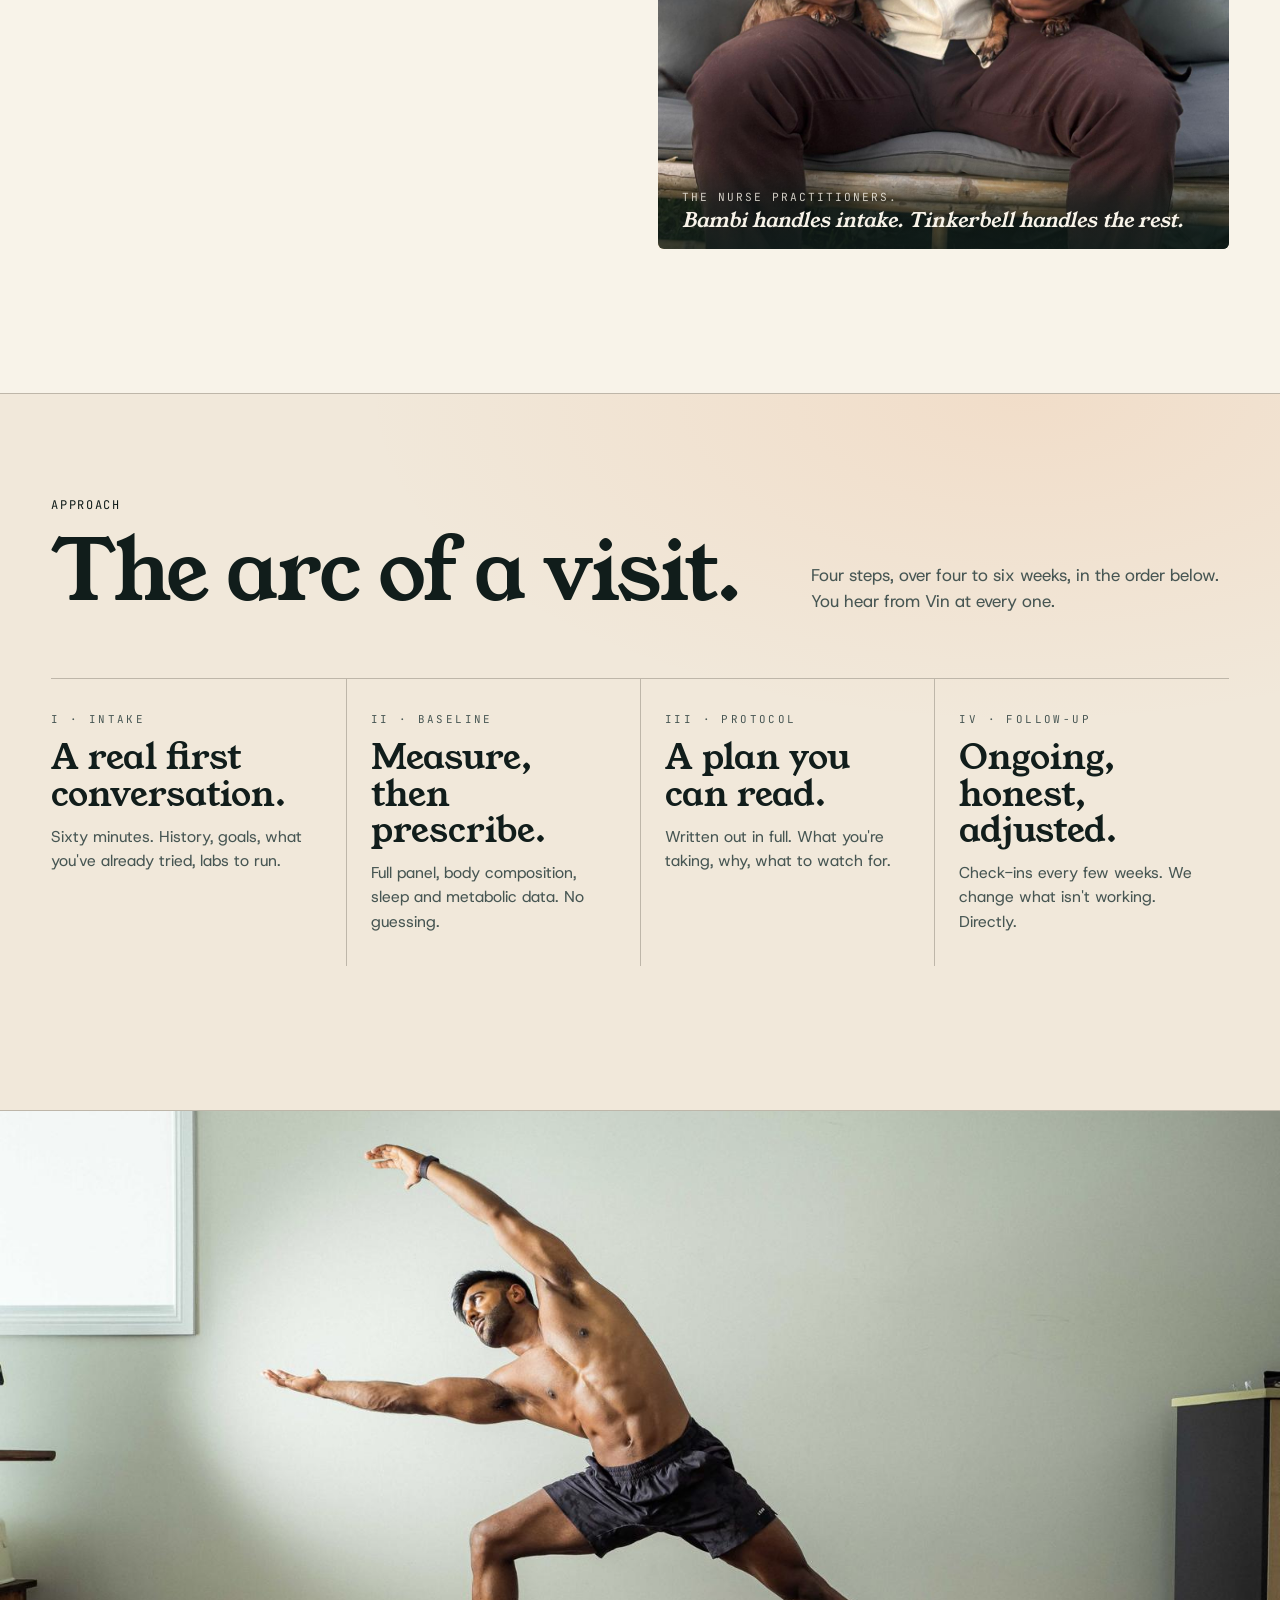
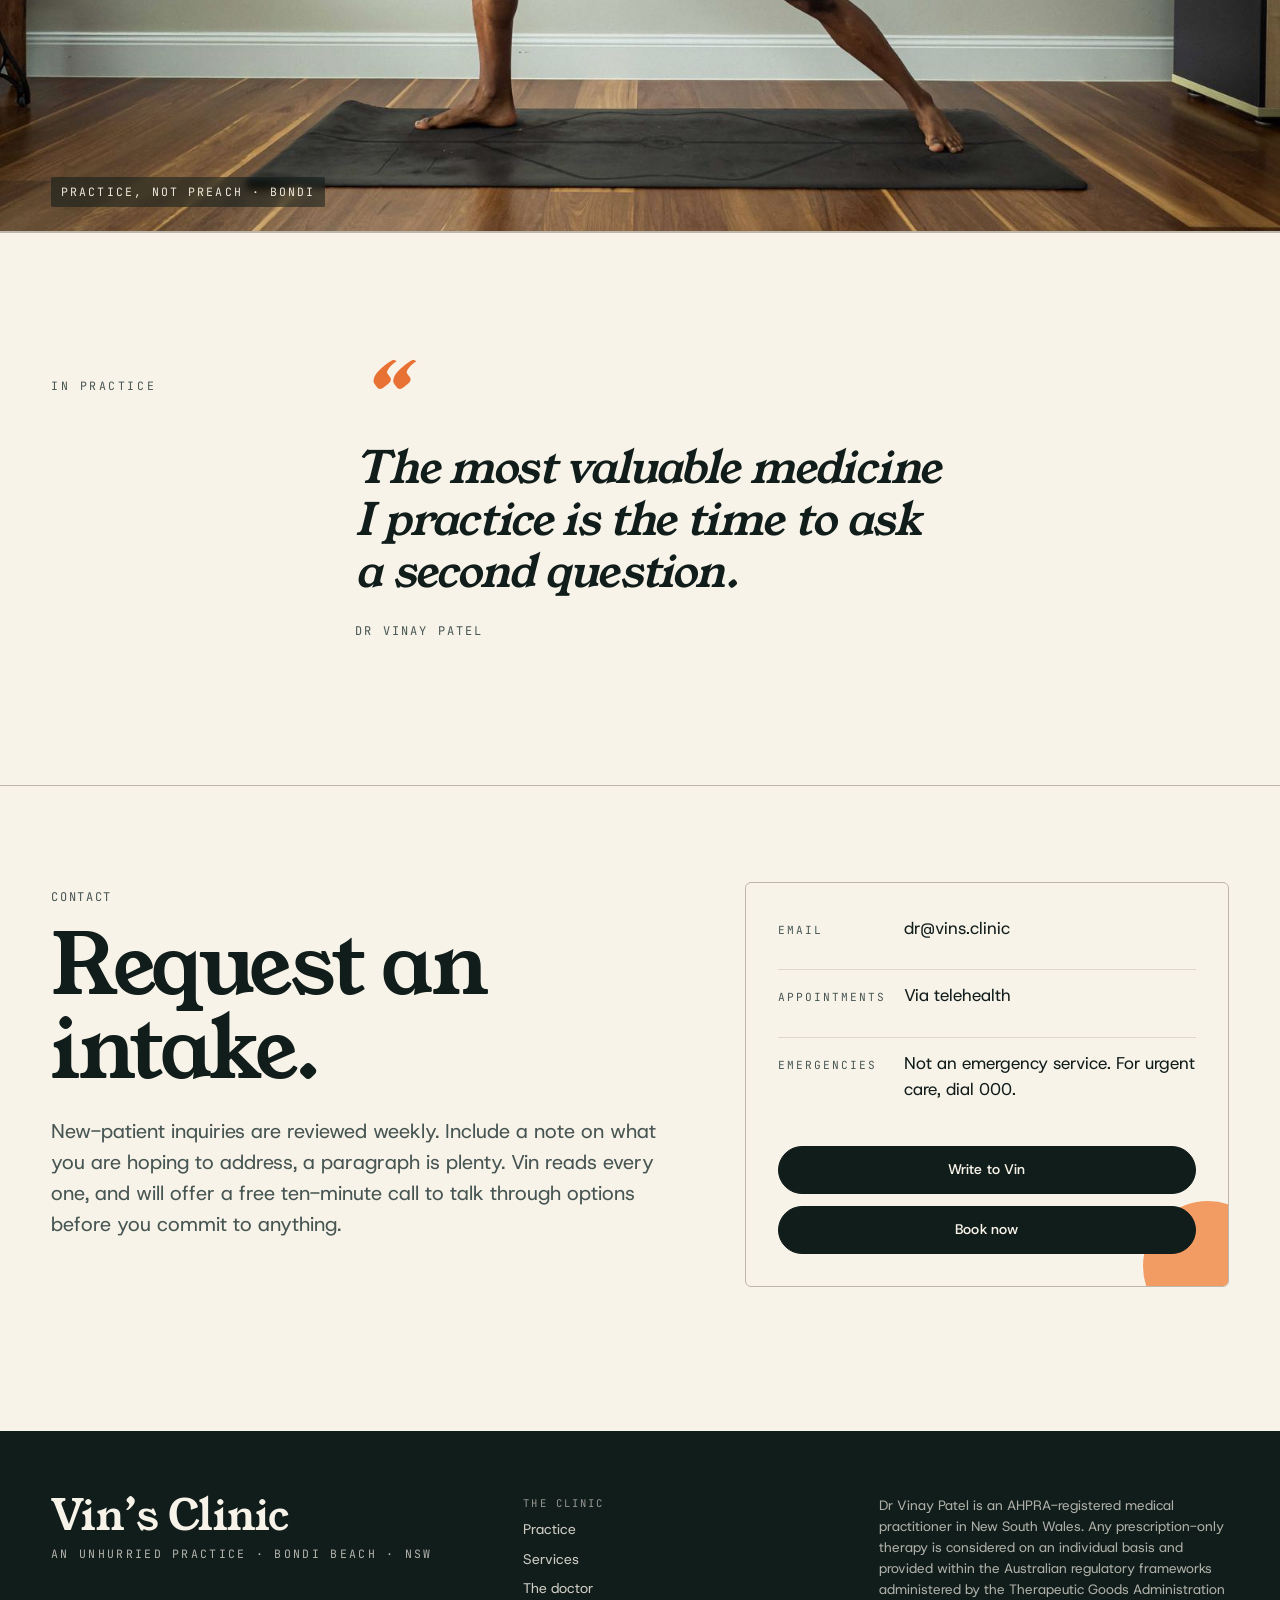
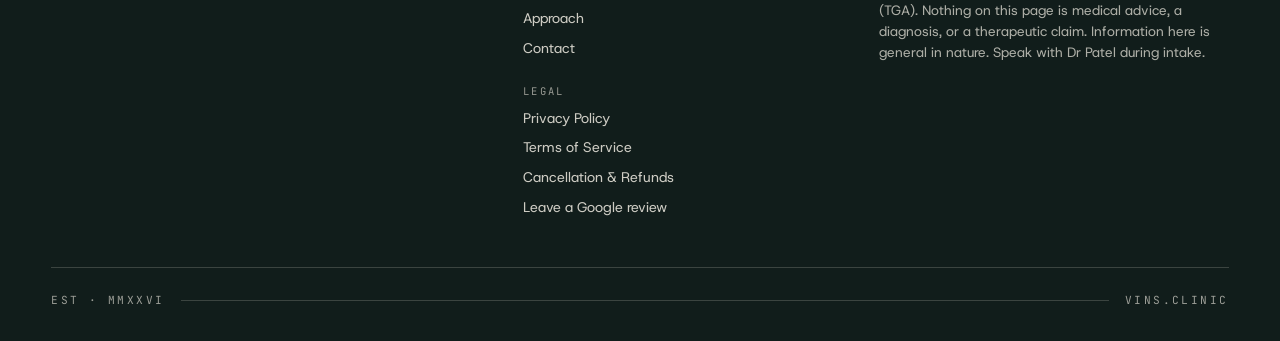
==== commit d55f8c56: "Add Book now buttons, /book redirect and footer review link - New /book page redirects to the Tackli" ====
--- a/index.html
+++ b/index.html
@@ -228,6 +228,13 @@
         transition: background 180ms ease, color 180ms ease, transform 220ms cubic-bezier(0.2,0.8,0.2,1);
       }
       .btn:hover { background: var(--ocean-deep); border-color: var(--ocean-deep); transform: translateY(-1px); }
+      .btn-outline { background: transparent; color: var(--ink); }
+      .btn-outline:hover { background: transparent; border-color: var(--ocean-deep); color: var(--ocean-deep); }
+      .nav-cta {
+        display: flex;
+        align-items: center;
+        gap: var(--s-3);
+      }
       .btn-ghost {
         display: inline-flex;
         align-items: center;
@@ -1284,6 +1291,12 @@
         .nav-inner { grid-template-columns: 1fr auto; }
         .brand-sub { display: none; }
         .btn { padding: 10px 14px; font-size: 0.82rem; }
+        .nav-inner { gap: var(--s-3); }
+        .nav-cta { gap: var(--s-2); }
+        .nav-cta .btn { white-space: nowrap; }
+      }
+      @media (max-width: 480px) {
+        .nav-cta .btn-outline { display: none; }
         .hero-meta { flex-wrap: wrap; }
         h1.hero-title { max-width: none; letter-spacing: -0.02em; }
         .service-num .n { font-size: 3.25rem; }
@@ -1307,7 +1320,10 @@
           <a href="#doctor">The doctor</a>
           <a href="#contact">Contact</a>
         </nav>
-        <a href="#contact" class="btn">Request intake →</a>
+        <div class="nav-cta">
+          <a href="#contact" class="btn btn-outline">Request intake →</a>
+          <a href="/book" class="btn">Book now</a>
+        </div>
       </div>
     </header>
 
@@ -1334,6 +1350,7 @@
               architecture of a body you plan to live in for a while.
             </p>
             <div class="hero-cta reveal reveal-4">
+              <a href="/book" class="btn">Book now</a>
               <a href="#contact" class="btn">Request an intake</a>
               <a href="#services" class="btn-ghost">See the practice <span aria-hidden="true">↓</span></a>
             </div>
@@ -1776,6 +1793,9 @@
             <a href="mailto:dr@vins.clinic" class="btn" style="width: 100%; justify-content: center;">
               Write to Vin
             </a>
+            <a href="/book" class="btn" style="width: 100%; justify-content: center; margin-top: var(--s-3);">
+              Book now
+            </a>
           </div>
         </div>
       </div>
@@ -1802,6 +1822,7 @@
             <a href="privacy-policy.html">Privacy Policy</a>
             <a href="terms-of-service.html">Terms of Service</a>
             <a href="refund-policy.html">Cancellation &amp; Refunds</a>
+            <a href="/review">Leave a Google review</a>
           </nav>
           <p class="foot-disc">
             Dr Vinay Patel is an AHPRA-registered medical practitioner
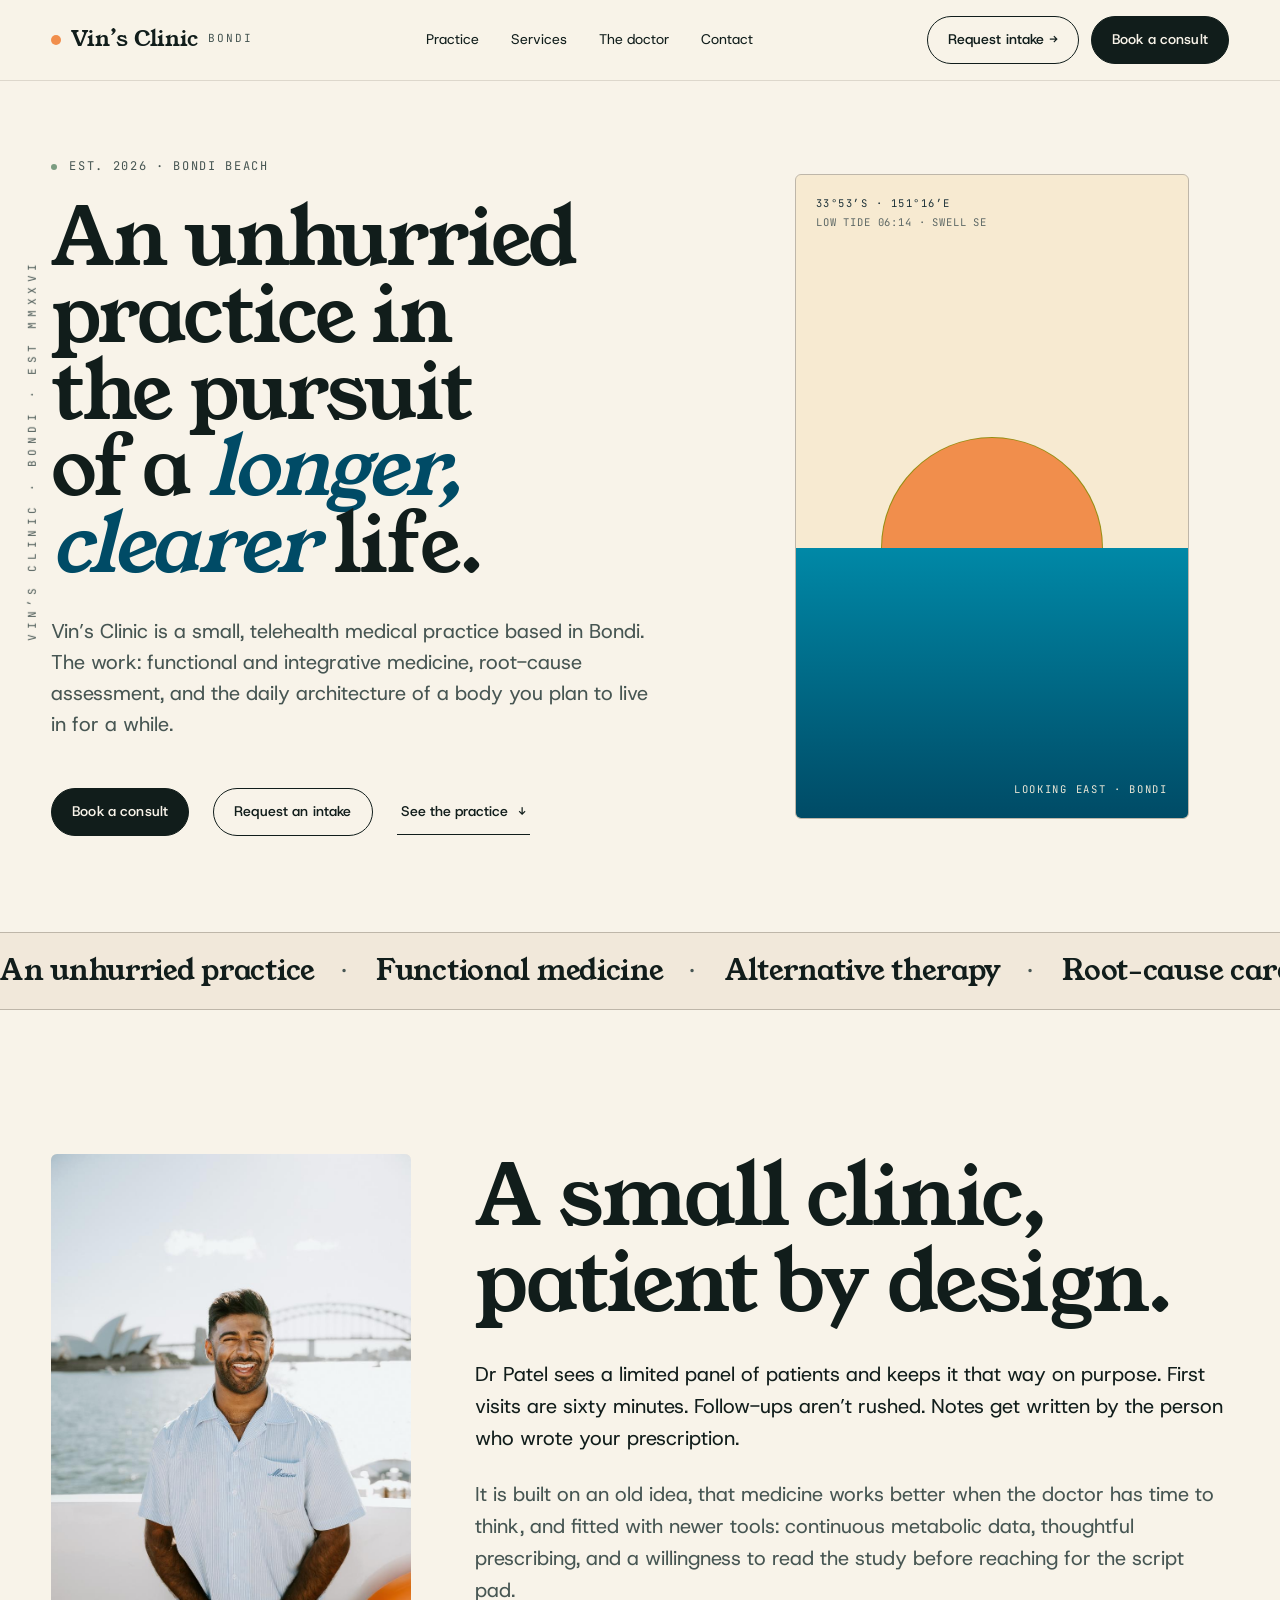
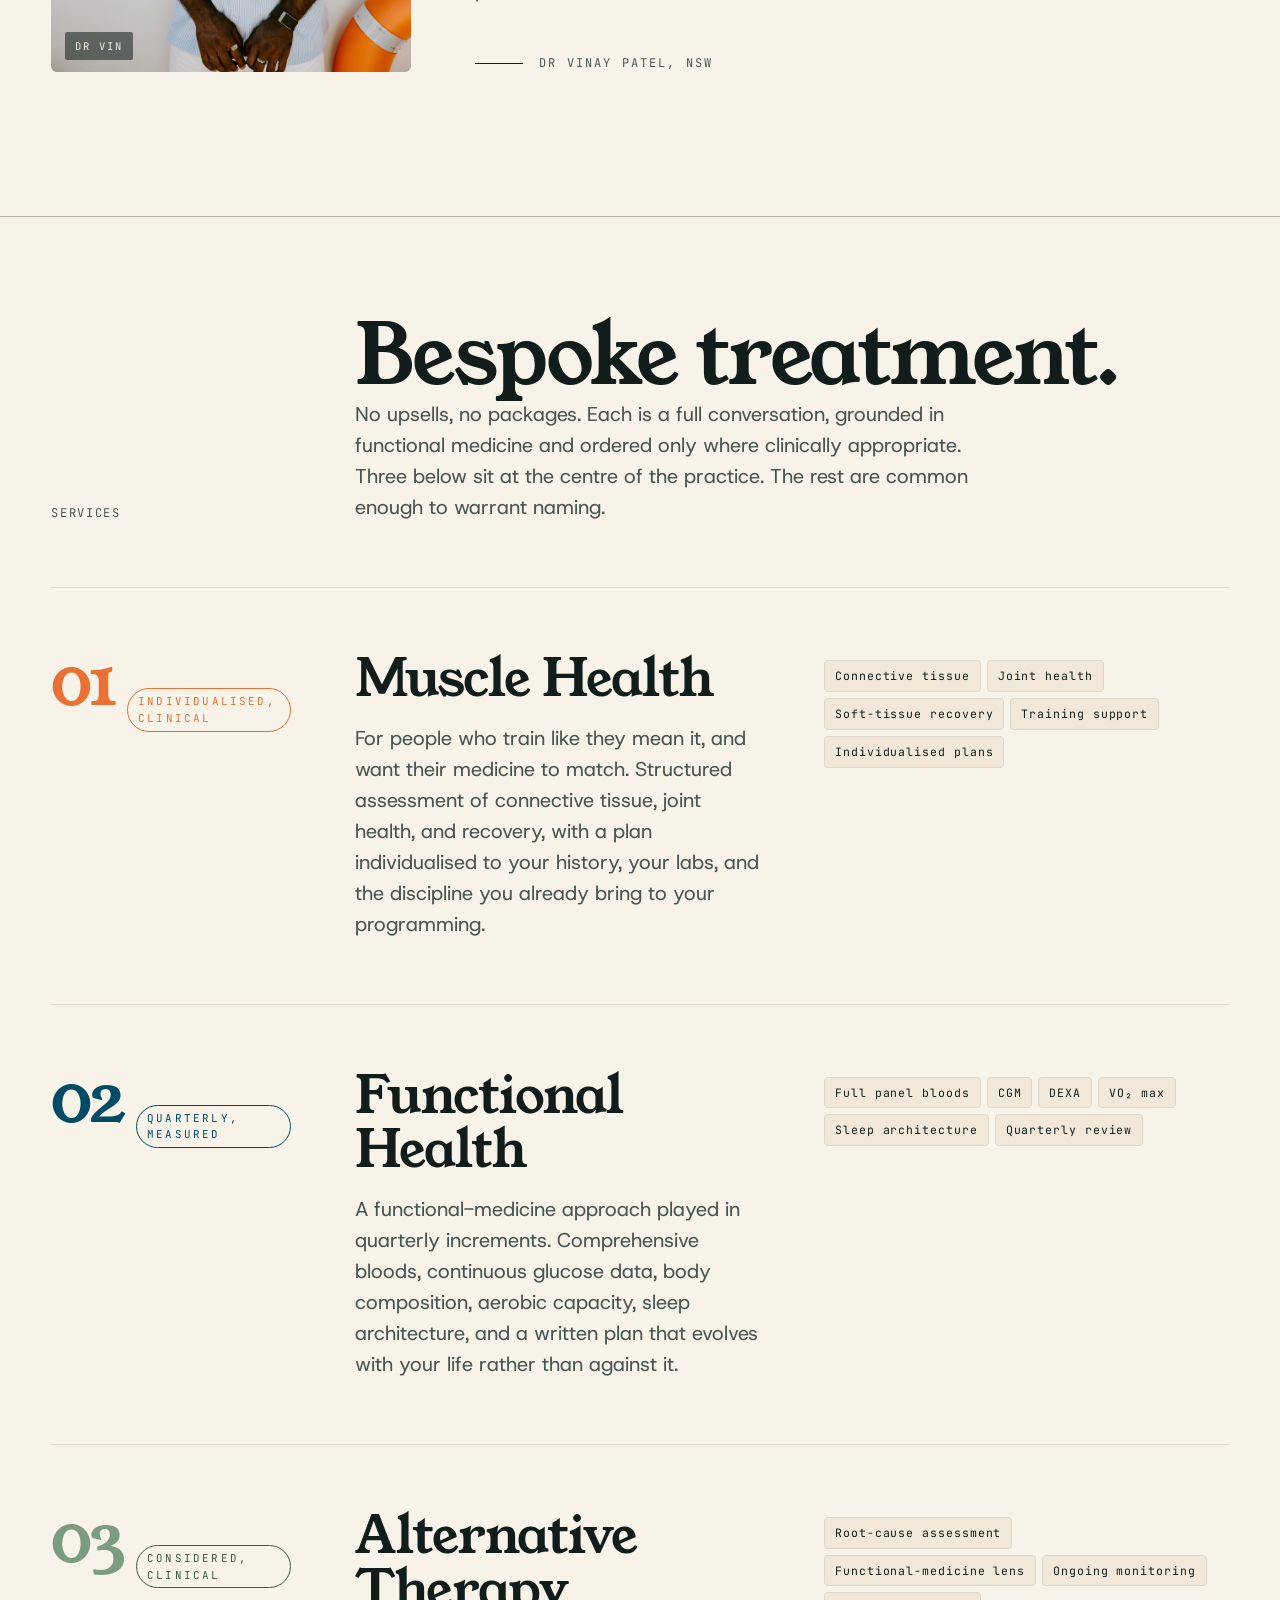
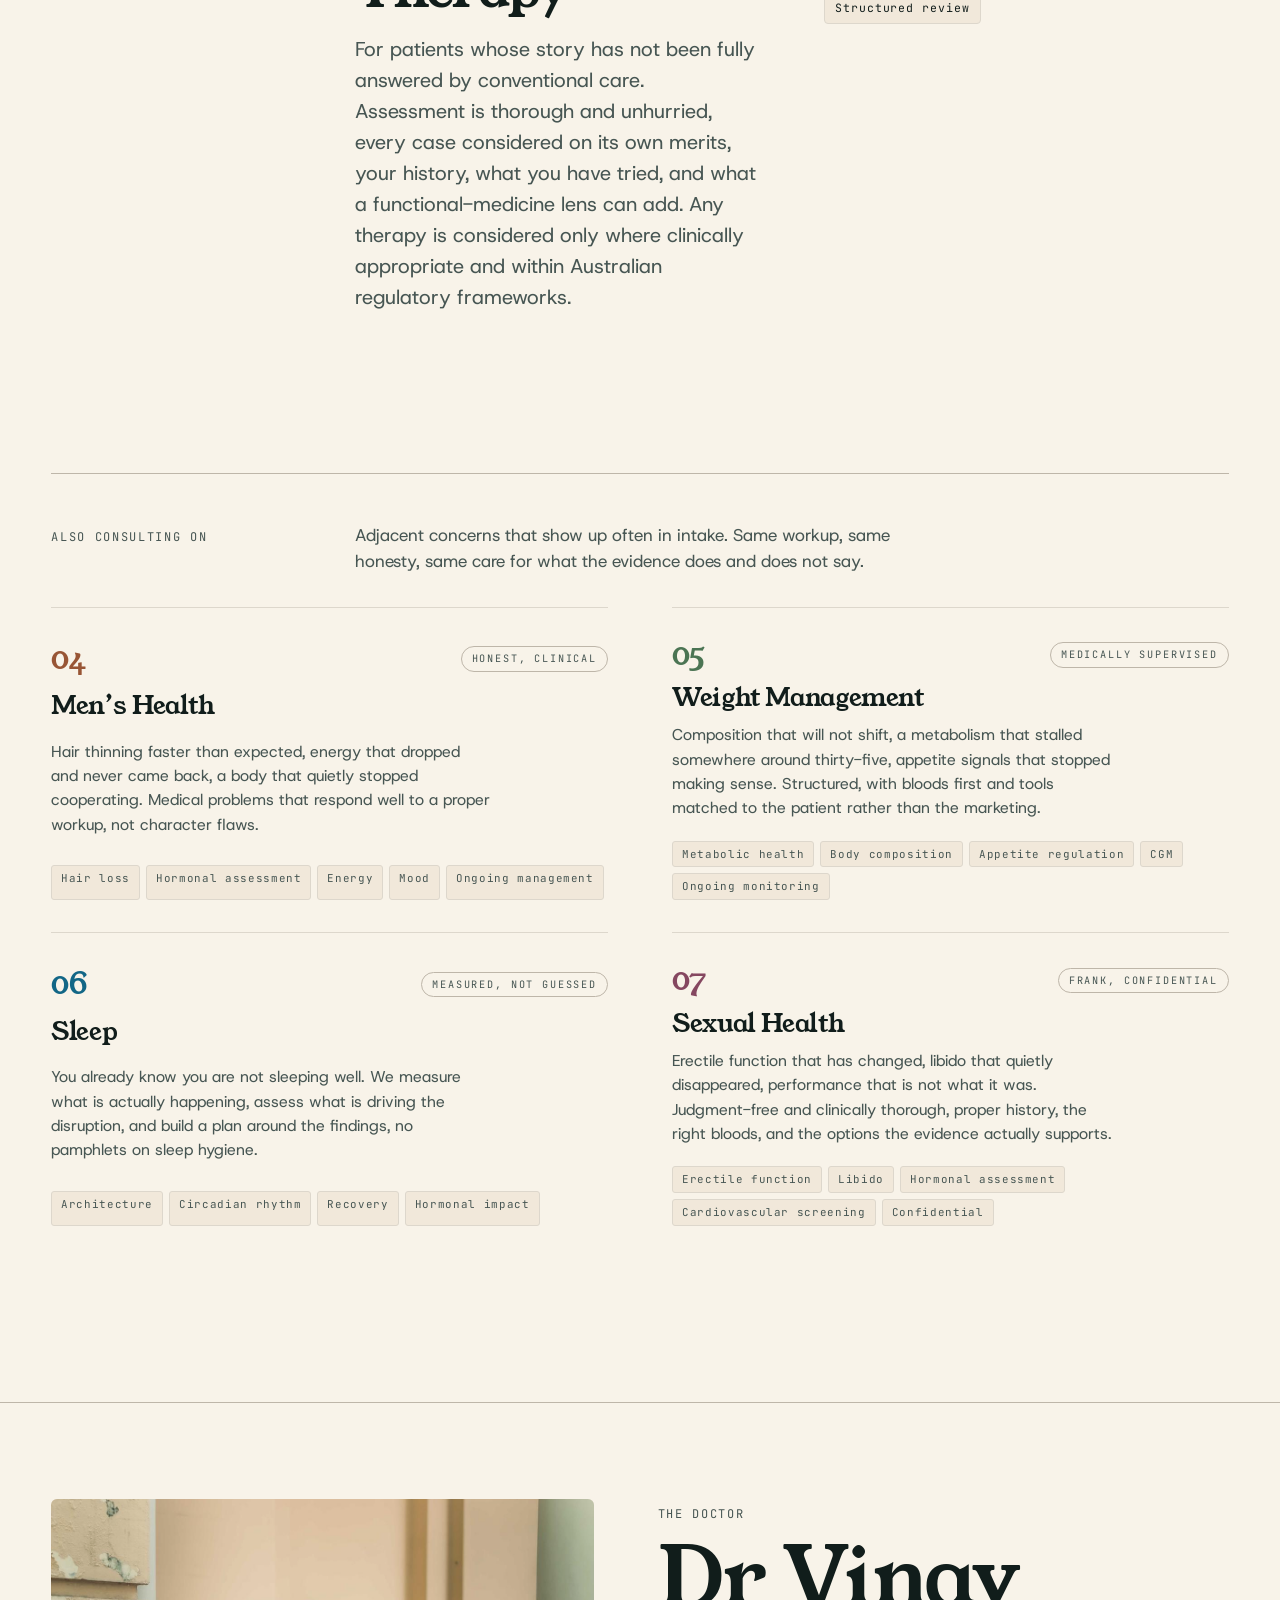
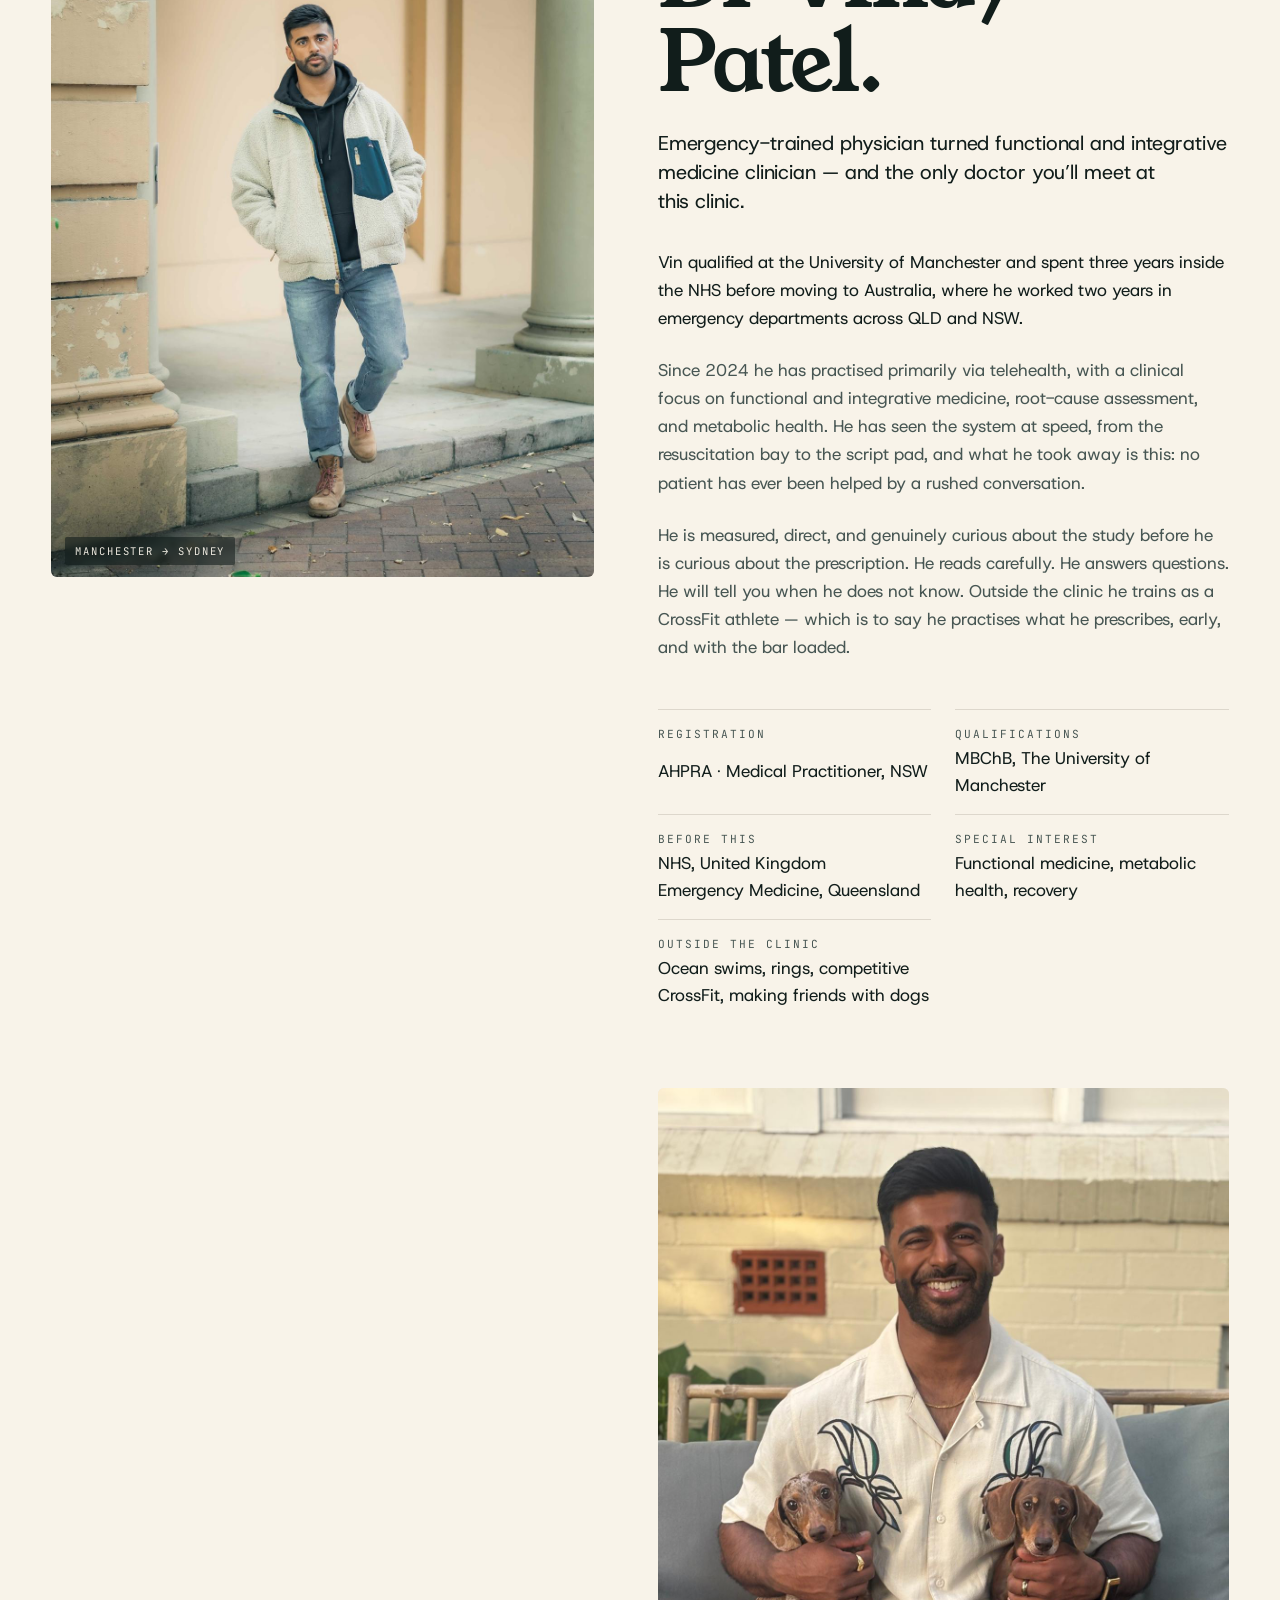
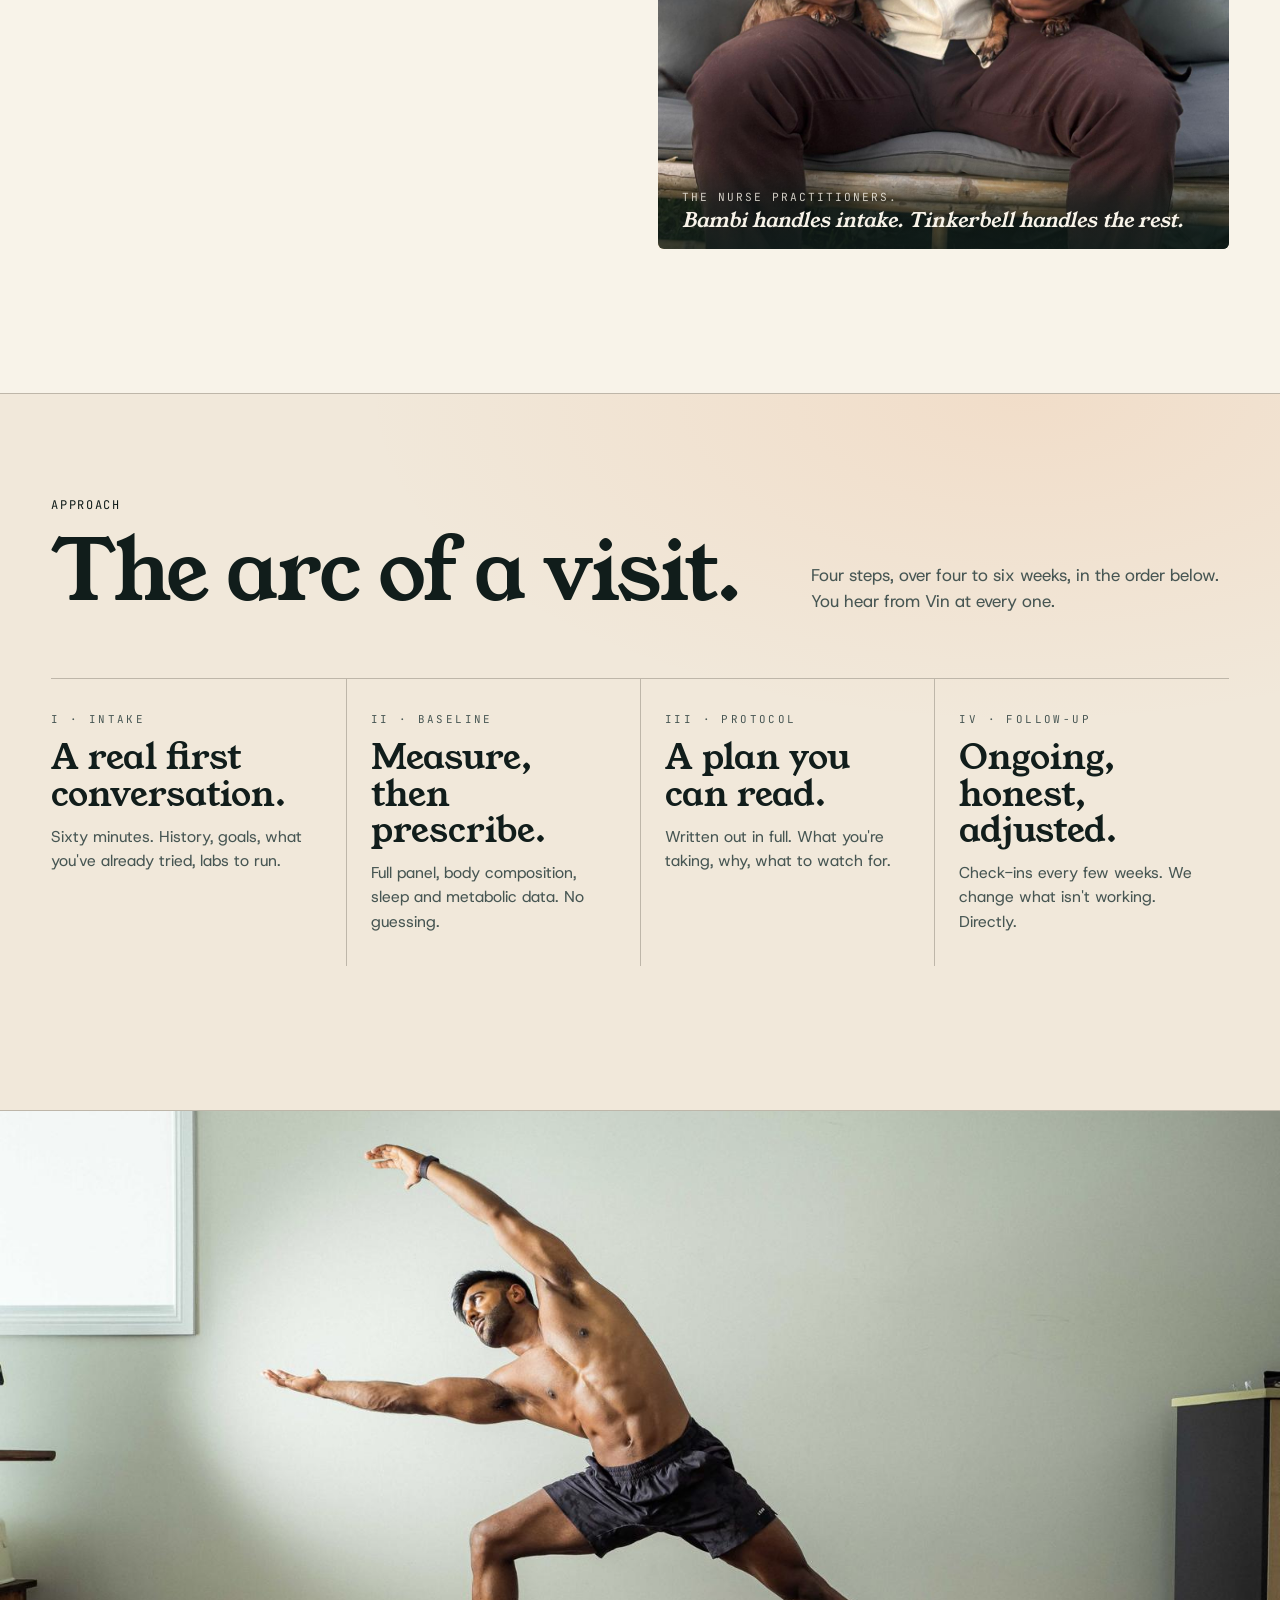
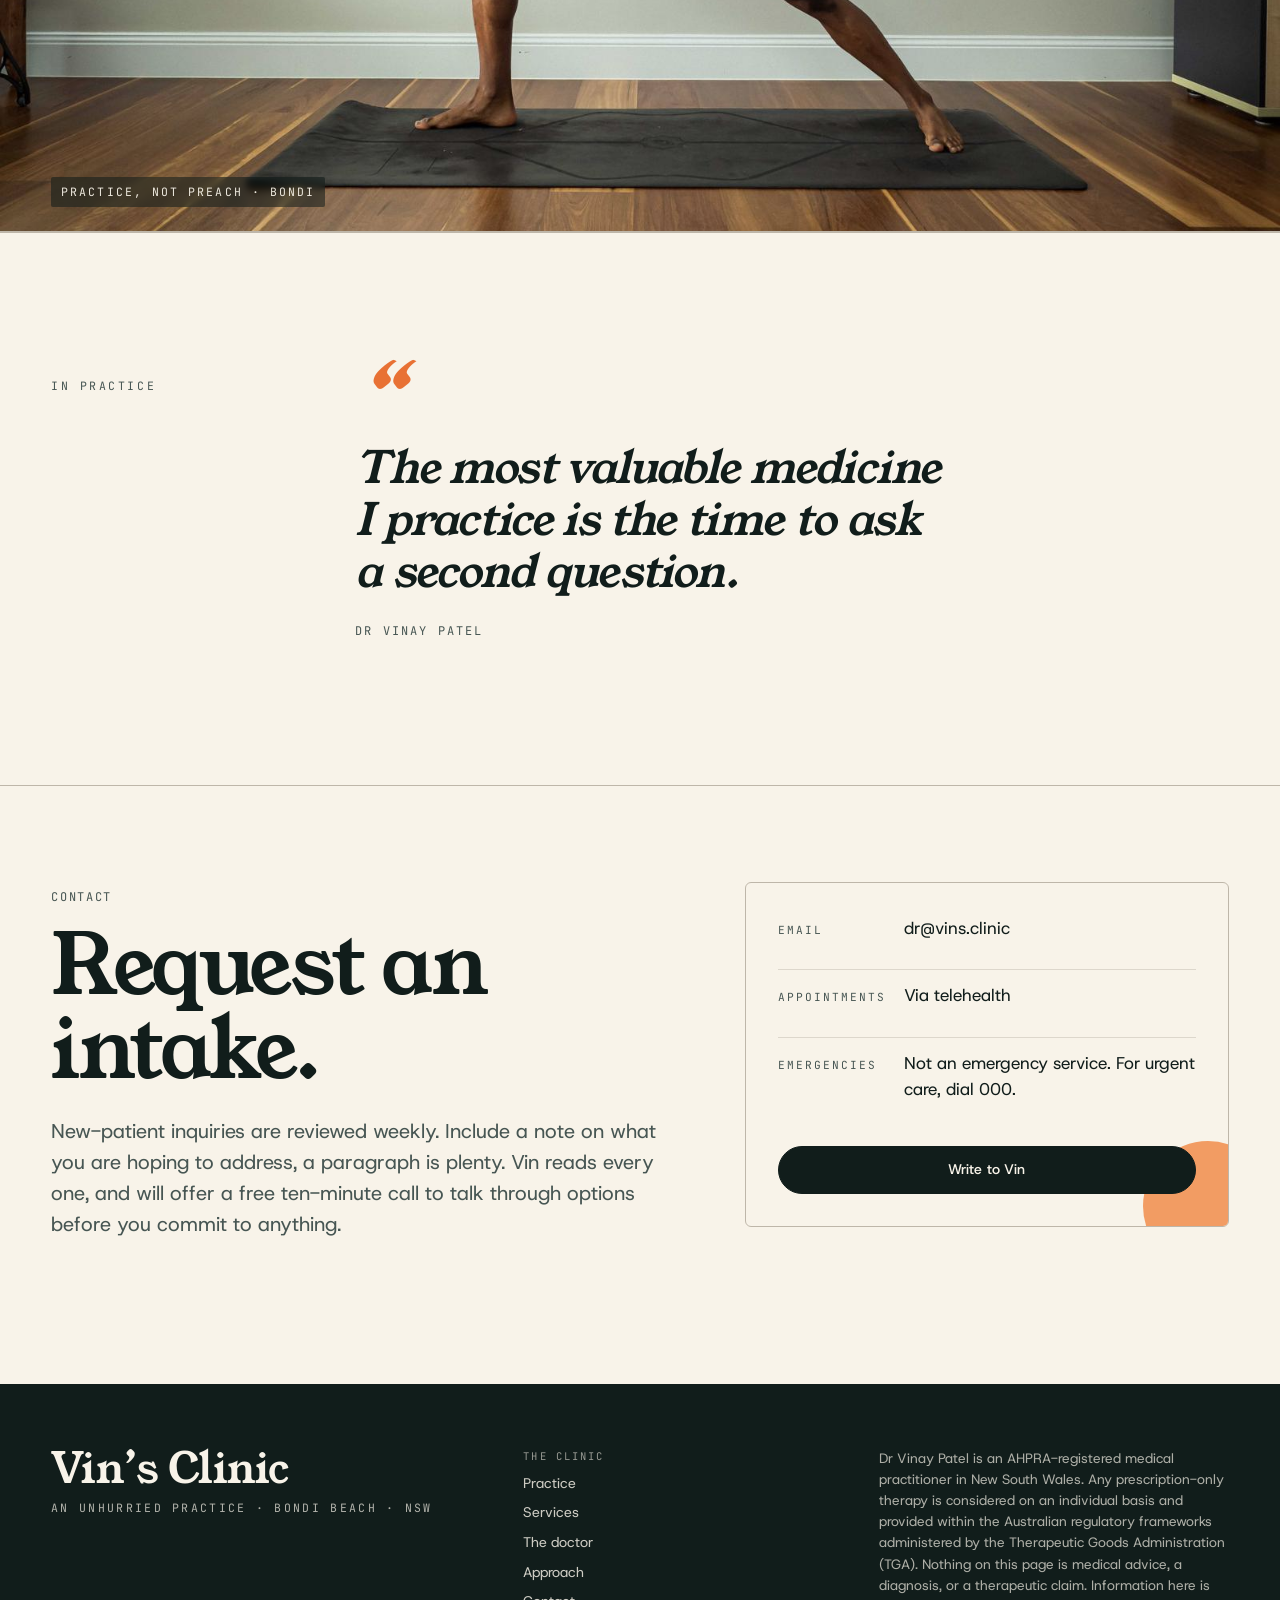
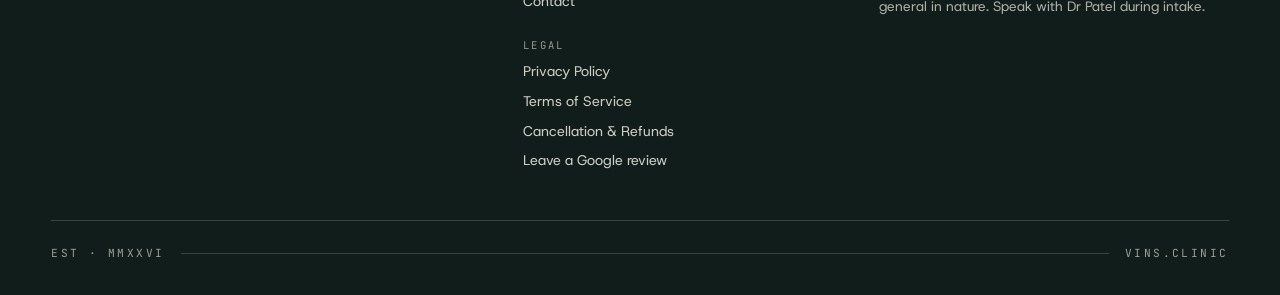
==== commit 52759d6b: "Rename to "Book a consult", outline hero intake, trim duplicate CTA - Button wording is now "Book a " ====
--- a/index.html
+++ b/index.html
@@ -235,6 +235,7 @@
         align-items: center;
         gap: var(--s-3);
       }
+      .nav-cta .btn, .nav-links a { white-space: nowrap; }
       .btn-ghost {
         display: inline-flex;
         align-items: center;
@@ -1293,15 +1294,18 @@
         .btn { padding: 10px 14px; font-size: 0.82rem; }
         .nav-inner { gap: var(--s-3); }
         .nav-cta { gap: var(--s-2); }
-        .nav-cta .btn { white-space: nowrap; }
-      }
-      @media (max-width: 480px) {
-        .nav-cta .btn-outline { display: none; }
         .hero-meta { flex-wrap: wrap; }
         h1.hero-title { max-width: none; letter-spacing: -0.02em; }
         .service-num .n { font-size: 3.25rem; }
         .contact-card .row { grid-template-columns: 88px 1fr; }
         .contact-card .corner { width: 100px; height: 100px; right: -40px; bottom: -40px; }
+      }
+      @media (max-width: 960px) {
+        .nav-cta .btn-outline { display: none; }
+        .nav-links { gap: var(--s-5); }
+      }
+      @media (max-width: 800px) {
+        .brand-sub { display: none; }
       }
     </style>
   </head>
@@ -1322,7 +1326,7 @@
         </nav>
         <div class="nav-cta">
           <a href="#contact" class="btn btn-outline">Request intake →</a>
-          <a href="/book" class="btn">Book now</a>
+          <a href="/book" class="btn">Book a consult</a>
         </div>
       </div>
     </header>
@@ -1350,8 +1354,8 @@
               architecture of a body you plan to live in for a while.
             </p>
             <div class="hero-cta reveal reveal-4">
-              <a href="/book" class="btn">Book now</a>
-              <a href="#contact" class="btn">Request an intake</a>
+              <a href="/book" class="btn">Book a consult</a>
+              <a href="#contact" class="btn btn-outline">Request an intake</a>
               <a href="#services" class="btn-ghost">See the practice <span aria-hidden="true">↓</span></a>
             </div>
           </div>
@@ -1792,9 +1796,6 @@
             </dl>
             <a href="mailto:dr@vins.clinic" class="btn" style="width: 100%; justify-content: center;">
               Write to Vin
-            </a>
-            <a href="/book" class="btn" style="width: 100%; justify-content: center; margin-top: var(--s-3);">
-              Book now
             </a>
           </div>
         </div>
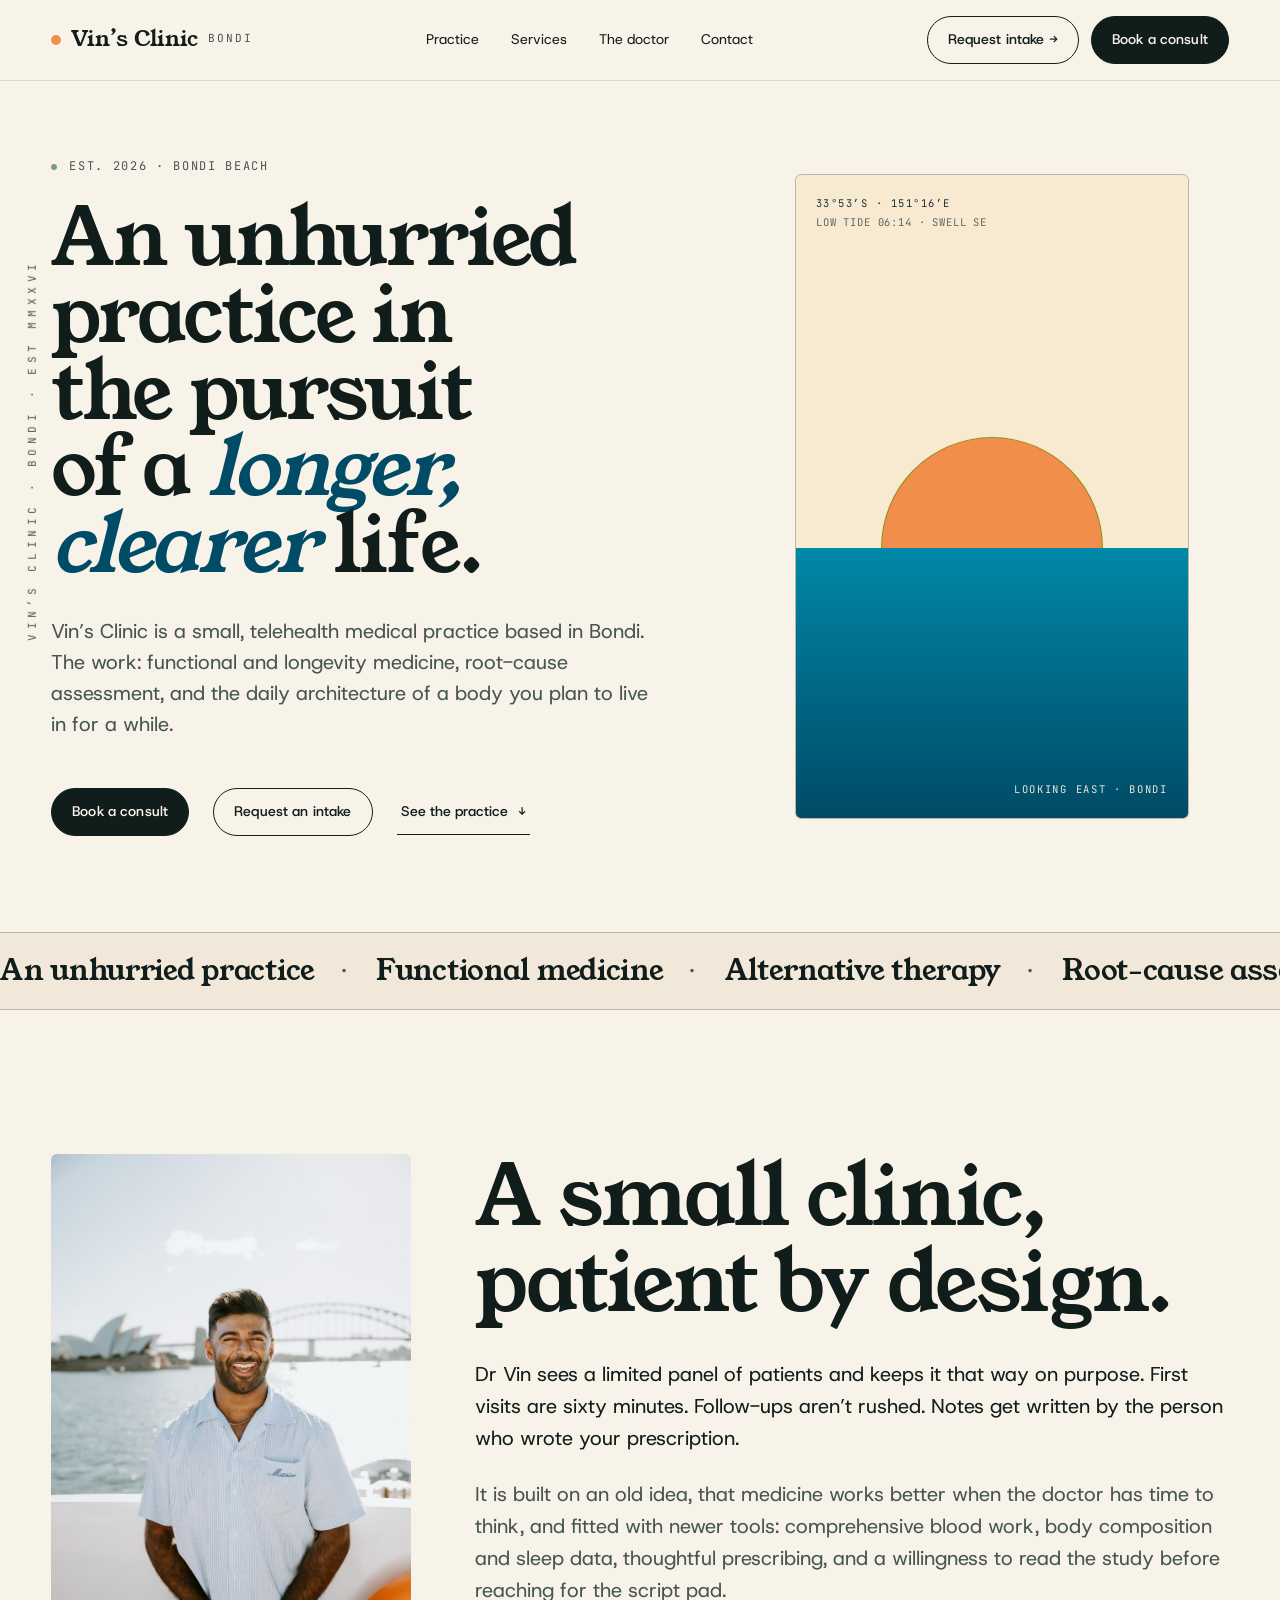
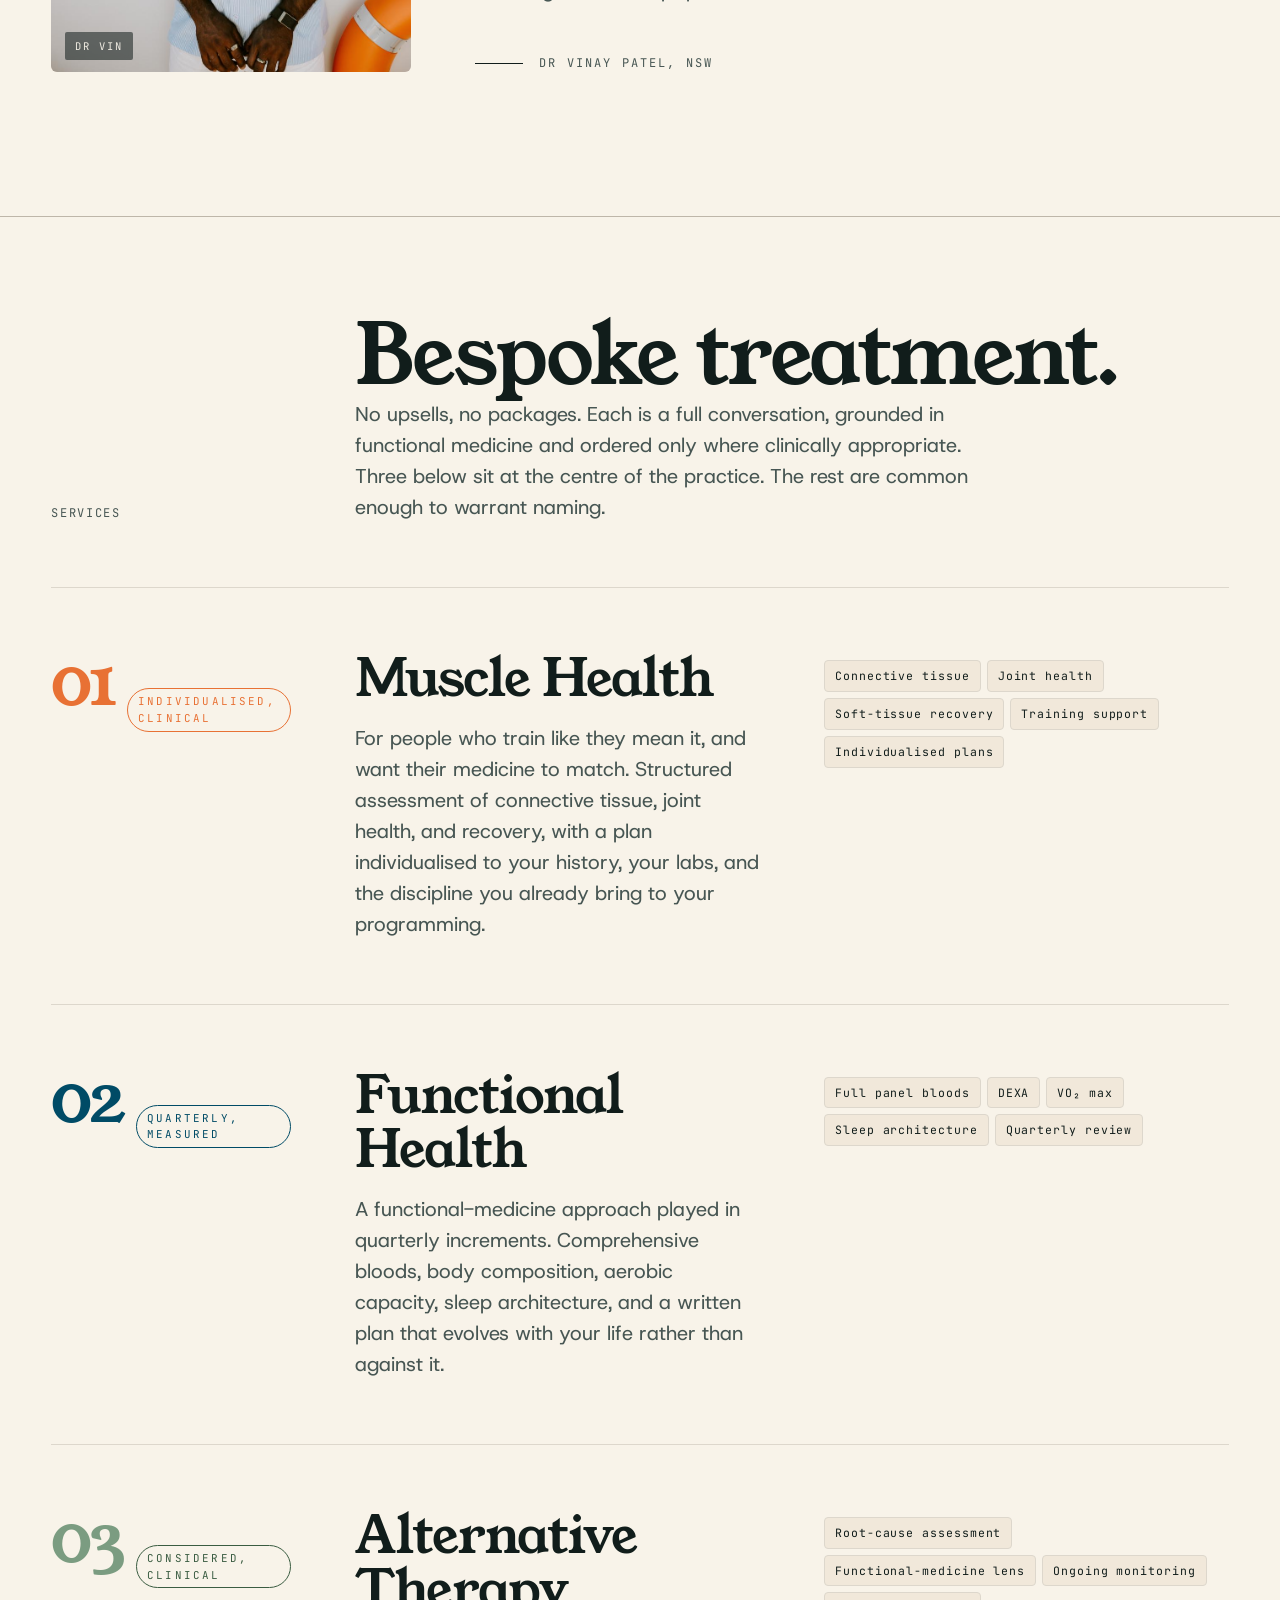
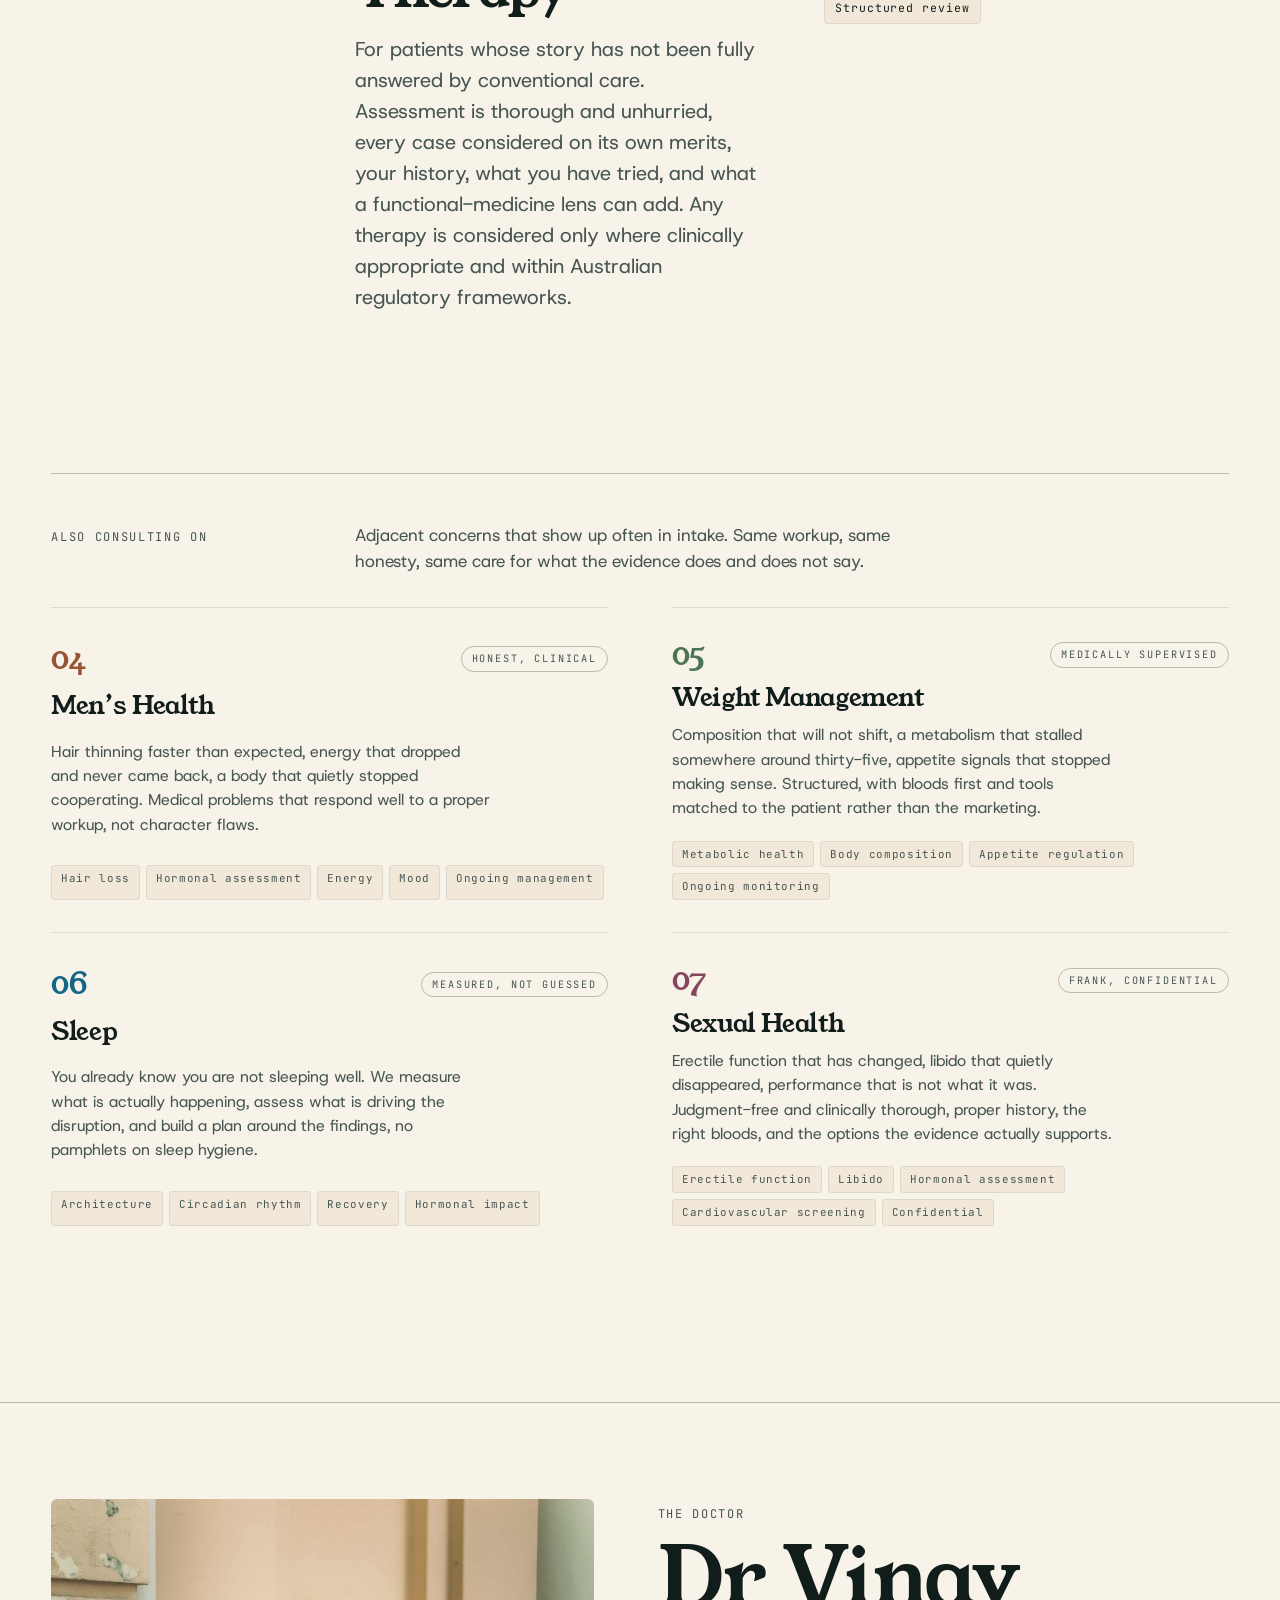
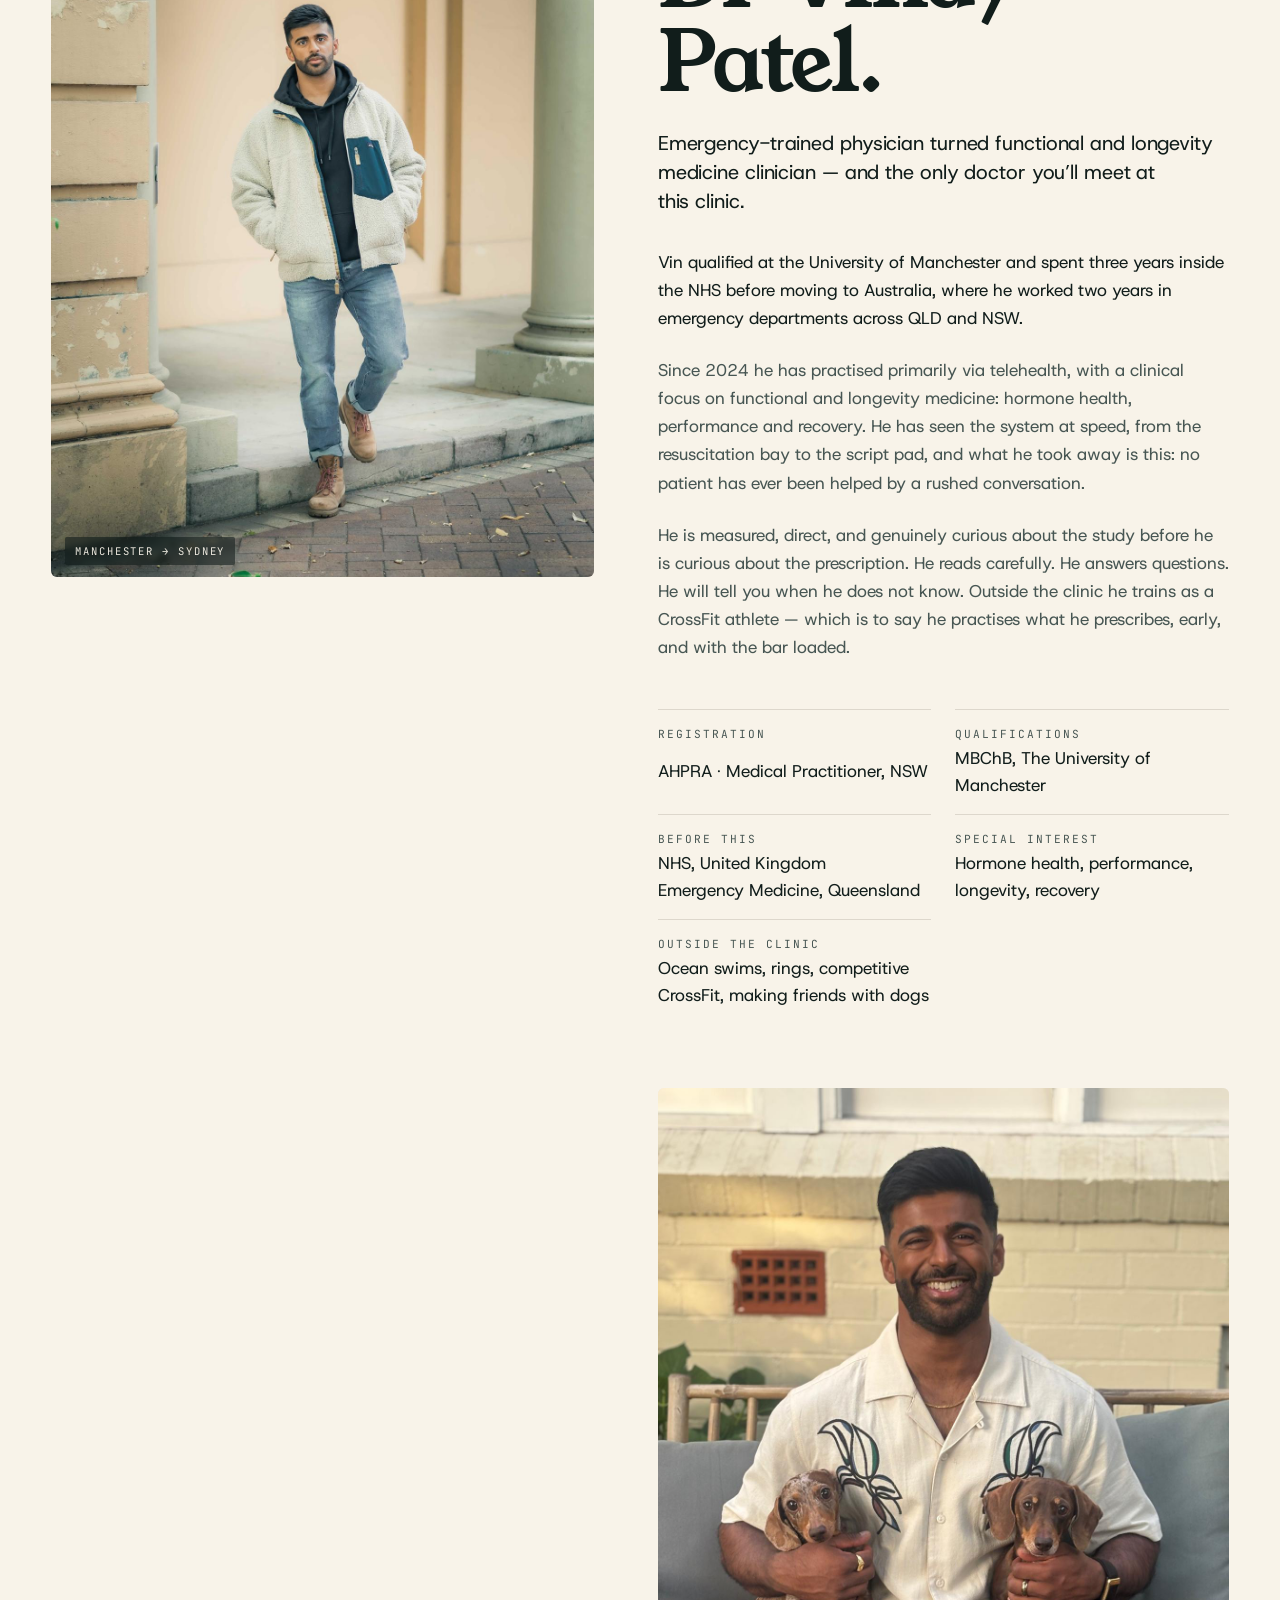
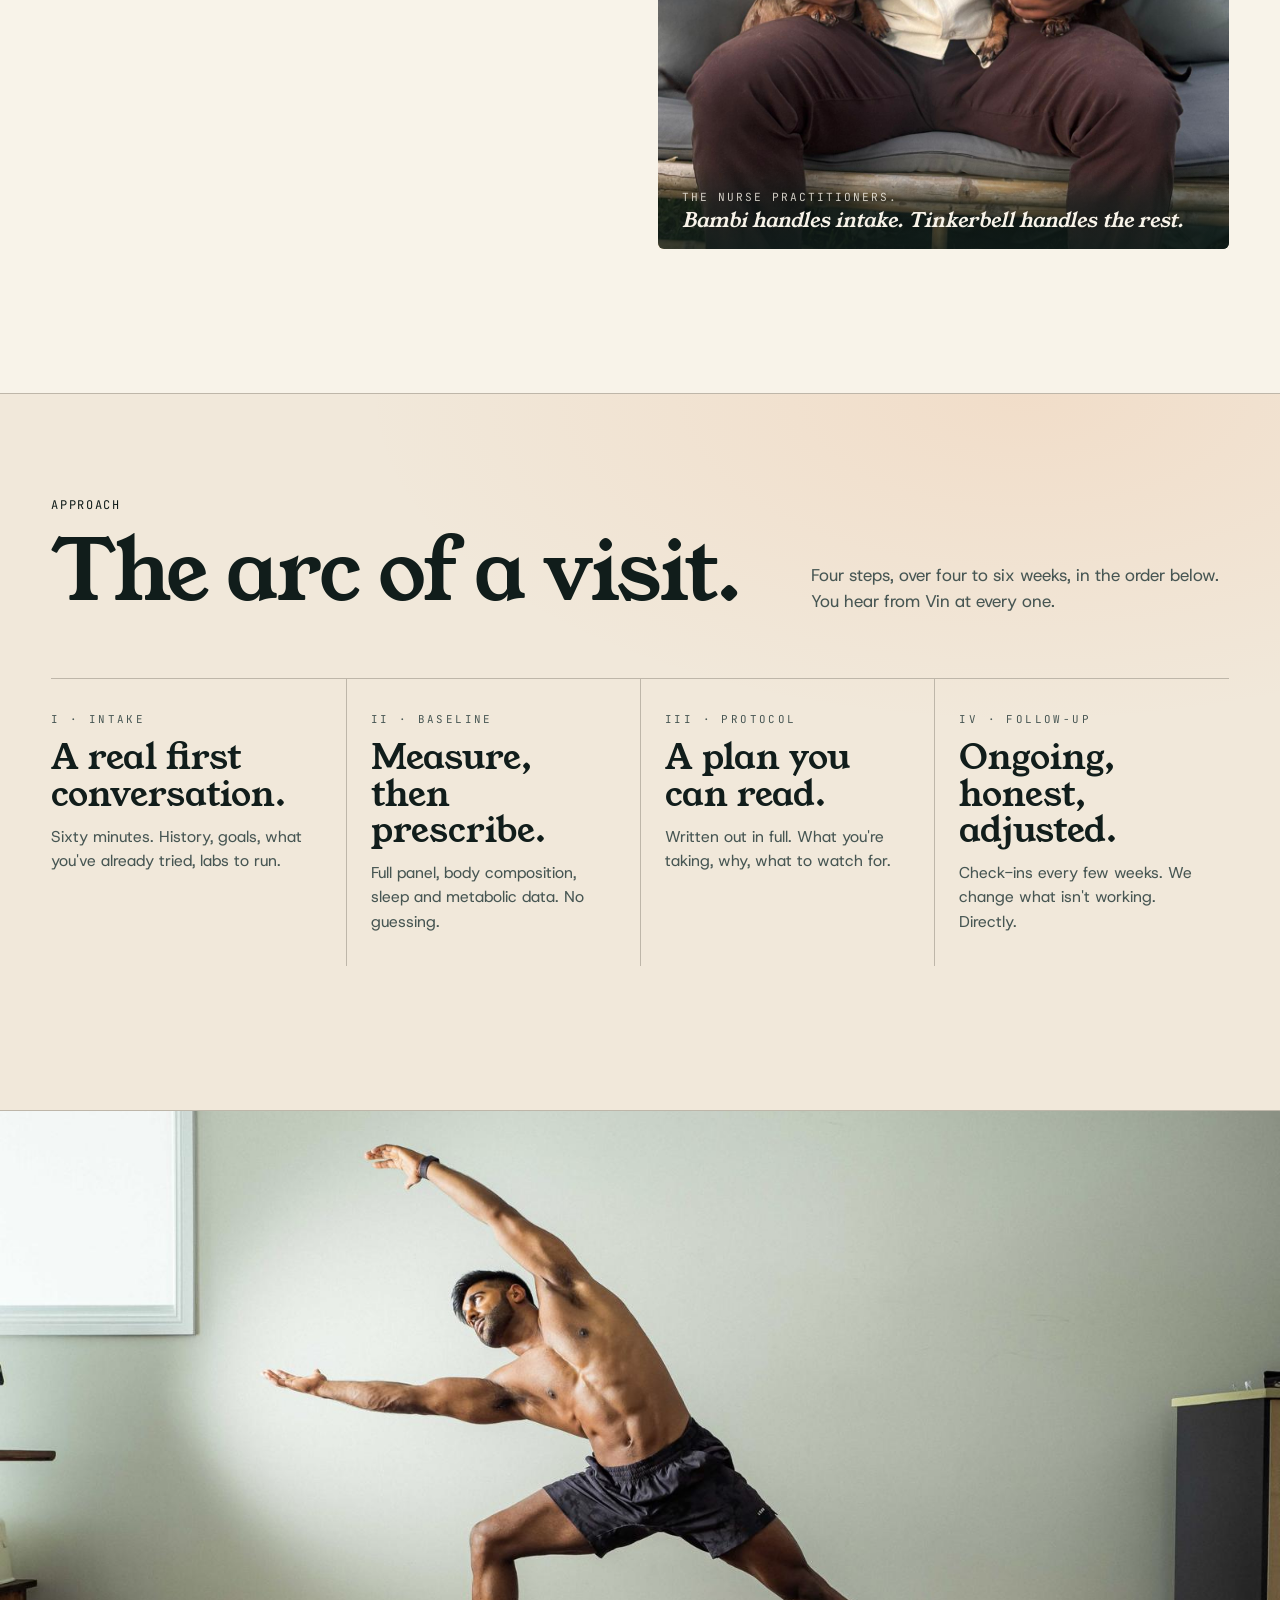
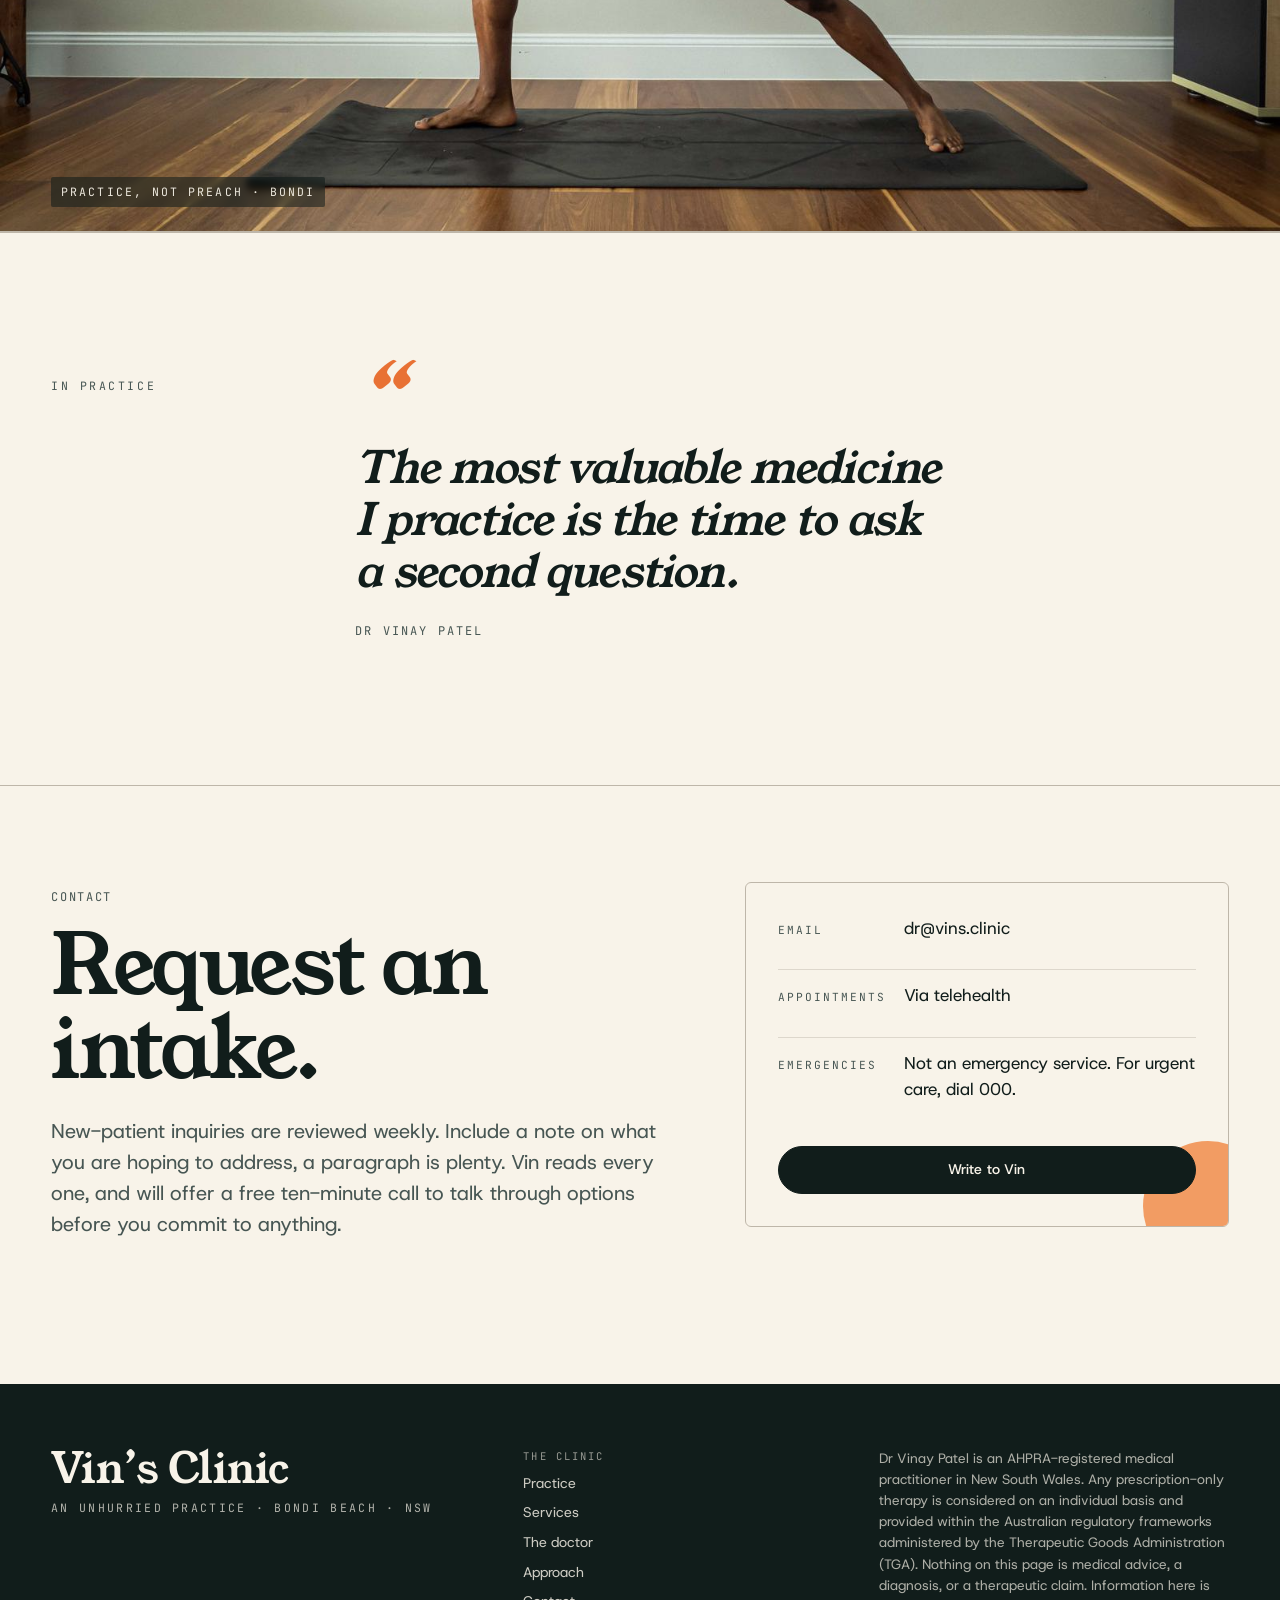
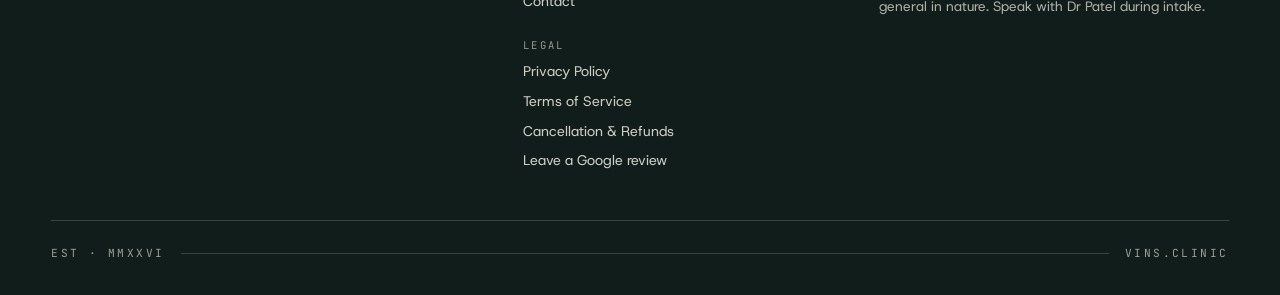
==== commit cb26e157: "Update practice and doctor copy - Hero: "functional and longevity medicine" - Marquee: "Root-cause c" ====
--- a/index.html
+++ b/index.html
@@ -1349,7 +1349,7 @@
             </h1>
             <p class="hero-lede reveal reveal-3">
               Vin&rsquo;s Clinic is a small, telehealth medical practice
-              based in Bondi. The work: functional and integrative
+              based in Bondi. The work: functional and longevity
               medicine, root-cause assessment, and the daily
               architecture of a body you plan to live in for a while.
             </p>
@@ -1376,8 +1376,8 @@
     <!-- Scrolling marquee -->
     <div class="marquee" aria-hidden="true">
       <div class="marquee-track">
-        <span>An unhurried practice <em>·</em> Functional medicine <em>·</em> Alternative therapy <em>·</em> Root-cause care <em>·</em> Telehealth <em>·</em> Australia-wide <em>·</em></span>
-        <span>An unhurried practice <em>·</em> Functional medicine <em>·</em> Alternative therapy <em>·</em> Root-cause care <em>·</em> Telehealth <em>·</em> Australia-wide <em>·</em></span>
+        <span>An unhurried practice <em>·</em> Functional medicine <em>·</em> Alternative therapy <em>·</em> Root-cause assessment <em>·</em> Telehealth <em>·</em> Australia-wide <em>·</em></span>
+        <span>An unhurried practice <em>·</em> Functional medicine <em>·</em> Alternative therapy <em>·</em> Root-cause assessment <em>·</em> Telehealth <em>·</em> Australia-wide <em>·</em></span>
       </div>
     </div>
 
@@ -1398,7 +1398,7 @@
           <h2>A small clinic, patient by design.</h2>
           <div class="prose">
             <p>
-              Dr Patel sees a limited panel of patients and keeps it
+              Dr Vin sees a limited panel of patients and keeps it
               that way on purpose. First visits are sixty minutes.
               Follow-ups aren&rsquo;t rushed. Notes get written by the
               person who wrote your prescription.
@@ -1406,7 +1406,8 @@
             <p>
               It is built on an old idea, that medicine works better
               when the doctor has time to think, and fitted with newer
-              tools: continuous metabolic data, thoughtful prescribing,
+              tools: comprehensive blood work, body composition and
+              sleep data, thoughtful prescribing,
               and a willingness to read the study before reaching for
               the script pad.
             </p>
@@ -1465,15 +1466,14 @@
             <h3>Functional Health</h3>
             <p>
               A functional-medicine approach played in quarterly
-              increments. Comprehensive bloods, continuous glucose
-              data, body composition, aerobic capacity, sleep
+              increments. Comprehensive bloods, body composition,
+              aerobic capacity, sleep
               architecture, and a written plan that evolves with your
               life rather than against it.
             </p>
           </div>
           <ul class="service-tags" aria-label="What is measured">
             <li>Full panel bloods</li>
-            <li>CGM</li>
             <li>DEXA</li>
             <li>VO₂ max</li>
             <li>Sleep architecture</li>
@@ -1554,7 +1554,6 @@
                 <li>Metabolic health</li>
                 <li>Body composition</li>
                 <li>Appetite regulation</li>
-                <li>CGM</li>
                 <li>Ongoing monitoring</li>
               </ul>
             </article>
@@ -1624,7 +1623,7 @@
           <h2>Dr Vinay Patel.</h2>
           <p class="lede">
             Emergency-trained physician turned functional and
-            integrative medicine clinician &mdash; and the only doctor
+            longevity medicine clinician &mdash; and the only doctor
             you&rsquo;ll meet at this clinic.
           </p>
           <div class="prose">
@@ -1636,8 +1635,8 @@
             </p>
             <p>
               Since 2024 he has practised primarily via telehealth,
-              with a clinical focus on functional and integrative
-              medicine, root-cause assessment, and metabolic health.
+              with a clinical focus on functional and longevity
+              medicine: hormone health, performance and recovery.
               He has seen the system at speed, from the resuscitation
               bay to the script pad, and what he took away is this:
               no patient has ever been helped by a rushed
@@ -1671,7 +1670,7 @@
             </div>
             <div>
               <dt>Special interest</dt>
-              <dd>Functional medicine, metabolic health, recovery</dd>
+              <dd>Hormone health, performance, longevity, recovery</dd>
             </div>
             <div>
               <dt>Outside the clinic</dt>
